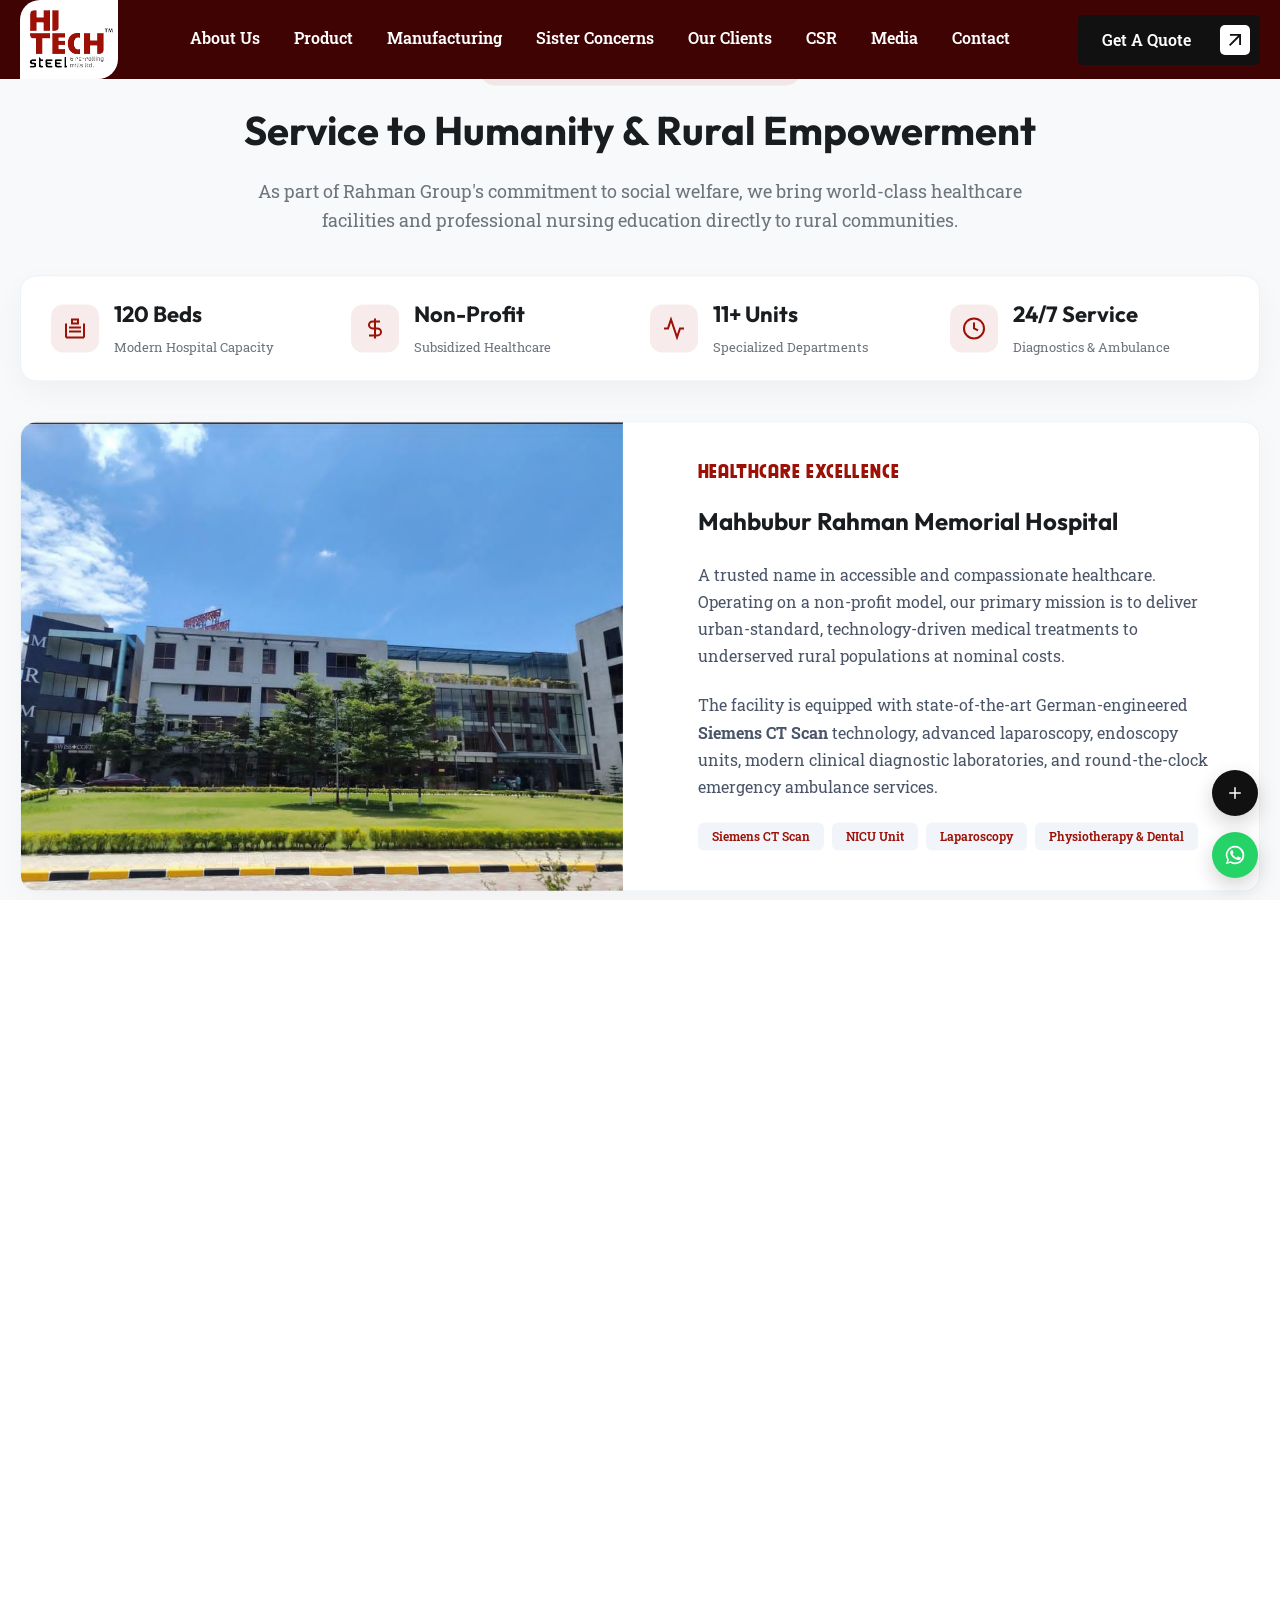
==== csr.html @ ea48a31e "done done" ====
<!DOCTYPE html>
<html lang="en">

<head>
    <meta charset="UTF-8">
    <meta name="viewport" content="width=device-width, initial-scale=1.0">
    <title>Hi-Tech Steel & Re-Rolling Mills</title>
    <link rel="stylesheet" href="assets/css/reboot.css">
    <link rel="stylesheet" href="assets/css/font.css">
    <link rel="stylesheet" href="assets/css/slick.css">
    <link rel="stylesheet" href="assets/style.css">
</head>

<body class="crs-page" >

    <!-- Start Header Area -->

    <header class="header">
        <div class="header__inner">
            <div class="container">
                <div class="header__wrapper">
                    <div class="header__left">
                        <div class="header__logo">
                            <a href="index.html">
                                <img src="assets/images/header/logo.png" alt="Logo">
                            </a>
                        </div>
                    </div>
                    <div class="header__right">
                        <div class="header__menu">
                            <ul>
                                <li><a href="index.html">About us</a></li>
                                <li><a href="index.html">Product</a></li>
                                <li><a href="index.html">Manufacturing</a></li>
                                <li><a href="index.html">Sister Concerns</a></li>
                                <li><a href="index.html">Our Clients</a></li>
                                <li><a href="index.html">CSR</a></li>
                                <li><a href="index.html">Media</a></li>
                                <li><a href="index.html">Contact</a></li>
                            </ul>
                        </div>
                        <a href="index.html" class="btn btn-black">
                            <span class="btn__left-arrow">
                                <img src="assets/images/icons/btn-arrow-white.svg" alt="Button">
                            </span>
                            <span class="btn__text">Get A Quote</span>
                            <span class="btn__right-arrow">
                                <img src="assets/images/icons/button-arrow-black.svg" alt="Button">
                            </span>
                        </a>
                        <div class="header__hamburger-btn">
                            <span class="header__hamburger-text">MENU</span>
                            <svg xmlns="http://www.w3.org/2000/svg" width="24" height="24" viewBox="0 0 24 24"
                                fill="none">
                                <path
                                    d="M4 5C4 4.73478 4.10536 4.48043 4.29289 4.29289C4.48043 4.10536 4.73478 4 5 4H9C9.26522 4 9.51957 4.10536 9.70711 4.29289C9.89464 4.48043 10 4.73478 10 5V9C10 9.26522 9.89464 9.51957 9.70711 9.70711C9.51957 9.89464 9.26522 10 9 10H5C4.73478 10 4.48043 9.89464 4.29289 9.70711C4.10536 9.51957 4 9.26522 4 9V5ZM14 5C14 4.73478 14.1054 4.48043 14.2929 4.29289C14.4804 4.10536 14.7348 4 15 4H19C19.2652 4 19.5196 4.10536 19.7071 4.29289C19.8946 4.48043 20 4.73478 20 5V9C20 9.26522 19.8946 9.51957 19.7071 9.70711C19.5196 9.89464 19.2652 10 19 10H15C14.7348 10 14.4804 9.89464 14.2929 9.70711C14.1054 9.51957 14 9.26522 14 9V5ZM4 15C4 14.7348 4.10536 14.4804 4.29289 14.2929C4.48043 14.1054 4.73478 14 5 14H9C9.26522 14 9.51957 14.1054 9.70711 14.2929C9.89464 14.4804 10 14.7348 10 15V19C10 19.2652 9.89464 19.5196 9.70711 19.7071C9.51957 19.8946 9.26522 20 9 20H5C4.73478 20 4.48043 19.8946 4.29289 19.7071C4.10536 19.5196 4 19.2652 4 19V15ZM14 15C14 14.7348 14.1054 14.4804 14.2929 14.2929C14.4804 14.1054 14.7348 14 15 14H19C19.2652 14 19.5196 14.1054 19.7071 14.2929C19.8946 14.4804 20 14.7348 20 15V19C20 19.2652 19.8946 19.5196 19.7071 19.7071C19.5196 19.8946 19.2652 20 19 20H15C14.7348 20 14.4804 19.8946 14.2929 19.7071C14.1054 19.5196 14 19.2652 14 19V15Z"
                                    stroke="#fff" stroke-width="2" stroke-linecap="round" stroke-linejoin="round">
                                </path>
                            </svg>
                        </div>
                    </div>
                </div>
            </div>
        </div>
    </header>

    <!-- Mobile Menu Overlay -->
    <div class="mobile-menu-overlay"></div>

    <!-- Mobile Menu -->
    <div class="mobile-menu">
        <div class="mobile-menu__header">
            <div class="mobile-menu__logo">
                <a href="index.html">
                    <img src="assets/images/header/logo.png" alt="Logo">
                </a>
            </div>
            <div class="mobile-menu-close">
                <svg xmlns="http://www.w3.org/2000/svg" width="20" height="20" viewBox="0 0 24 24" fill="none">
                    <path d="M18 6L6 18M6 6L18 18" stroke="#111" stroke-width="2" stroke-linecap="round"
                        stroke-linejoin="round" />
                </svg>
            </div>
        </div>

        <ul class="mobile-menu__list">
            <li><a href="index.html">About us</a></li>
            <li><a href="index.html">Product</a></li>
            <li><a href="index.html">Manufacturing</a></li>
            <li><a href="index.html">Sister Concerns</a></li>
            <li><a href="index.html">Our Clients</a></li>
            <li><a href="index.html">CSR</a></li>
            <li><a href="index.html">Media</a></li>
            <li><a href="index.html">Contact</a></li>
        </ul>

        <a href="index.html" class="btn btn-black mobile-menu__btn">
            <span class="btn__left-arrow">
                <img src="assets/images/icons/btn-arrow-white.svg" alt="Button">
            </span>
            <span class="btn__text">Get A Quote</span>
            <span class="btn__right-arrow">
                <img src="assets/images/icons/button-arrow-black.svg" alt="Button">
            </span>
        </a>
    </div>

    <!-- End Header Area -->

    <div id="smooth-wrapper">
        <div id="smooth-content">
            <main>

<!-- Start CSR Section -->
<section class="csr-section" id="csr-section">


  <div class="csr-container">
    
    <!-- Section Header -->
    <div class="csr-header">
      <div class="csr-badge">
        <span class="csr-badge__dot"></span>
        Corporate Social Responsibility
      </div>
      <h2 class="csr-title">Service to Humanity & Rural Empowerment</h2>
      <p class="csr-subtitle">
        As part of Rahman Group's commitment to social welfare, we bring world-class healthcare facilities and professional nursing education directly to rural communities.
      </p>
    </div>

    <!-- Key Metrics Banner -->
    <div class="csr-metrics">
      <div class="csr-metric-item">
        <div class="csr-metric-icon">
          <svg width="24" height="24" viewBox="0 0 24 24" fill="none" stroke="currentColor" stroke-width="2"><path d="M3 21h18M3 7v14M21 7v14M6 11h12M6 15h12M9 3h6v4H9z"/></svg>
        </div>
        <div class="csr-metric-info">
          <h3>120 Beds</h3>
          <p>Modern Hospital Capacity</p>
        </div>
      </div>

      <div class="csr-metric-item">
        <div class="csr-metric-icon">
          <svg width="24" height="24" viewBox="0 0 24 24" fill="none" stroke="currentColor" stroke-width="2"><path d="M12 2v20M17 5H9.5a3.5 3.5 0 0 0 0 7h5a3.5 3.5 0 0 1 0 7H6"/></svg>
        </div>
        <div class="csr-metric-info">
          <h3>Non-Profit</h3>
          <p>Subsidized Healthcare</p>
        </div>
      </div>

      <div class="csr-metric-item">
        <div class="csr-metric-icon">
          <svg width="24" height="24" viewBox="0 0 24 24" fill="none" stroke="currentColor" stroke-width="2"><path d="M22 12h-4l-3 9L9 3l-3 9H2"/></svg>
        </div>
        <div class="csr-metric-info">
          <h3>11+ Units</h3>
          <p>Specialized Departments</p>
        </div>
      </div>

      <div class="csr-metric-item">
        <div class="csr-metric-icon">
          <svg width="24" height="24" viewBox="0 0 24 24" fill="none" stroke="currentColor" stroke-width="2"><circle cx="12" cy="12" r="10"/><path d="M12 6v6l4 2"/></svg>
        </div>
        <div class="csr-metric-info">
          <h3>24/7 Service</h3>
          <p>Diagnostics & Ambulance</p>
        </div>
      </div>
    </div>

    <!-- Story Card 1: Hospital (Image Left, Content Right) -->
    <div class="csr-story-card">
      <div class="csr-story-card__image">
        <img src="assets/images/crs/hospital.png" alt="Mahbubur Rahman Memorial Hospital Building" loading="lazy">
      </div>
      <div class="csr-story-card__content">
        <span class="csr-story-card__tag">Healthcare Excellence</span>
        <h3 class="csr-story-card__title">Mahbubur Rahman Memorial Hospital</h3>
        <p class="csr-story-card__text">
          A trusted name in accessible and compassionate healthcare. Operating on a non-profit model, our primary mission is to deliver urban-standard, technology-driven medical treatments to underserved rural populations at nominal costs.
        </p>
        <p class="csr-story-card__text">
          The facility is equipped with state-of-the-art German-engineered <strong>Siemens CT Scan</strong> technology, advanced laparoscopy, endoscopy units, modern clinical diagnostic laboratories, and round-the-clock emergency ambulance services.
        </p>
        <div class="csr-chip-group">
          <span class="csr-chip">Siemens CT Scan</span>
          <span class="csr-chip">NICU Unit</span>
          <span class="csr-chip">Laparoscopy</span>
          <span class="csr-chip">Physiotherapy & Dental</span>
        </div>
      </div>
    </div>

    <!-- Story Card 2: Nursing Institute (Content Left, Image Right) -->
    <div class="csr-story-card csr-story-card--reverse">
      <div class="csr-story-card__image">
        <img src="assets/images/crs/nursing.png" alt="Nursing Institute Campus & Students" loading="lazy">
      </div>
      <div class="csr-story-card__content">
        <span class="csr-story-card__tag">Youth Empowerment & Education</span>
        <h3 class="csr-story-card__title">Nursing Institute & Career Development</h3>
        <p class="csr-story-card__text">
          Established under Rahman Group's social welfare initiative, the Nursing Institute provides high-quality diploma education to meritorious students from underprivileged rural backgrounds.
        </p>
        <p class="csr-story-card__text">
          Our graduates consistently demonstrate exceptional professional standards and are currently serving across various <strong>government hospitals and medical institutions</strong> nationwide, driving socio-economic upliftment for their families.
        </p>
        <div class="csr-chip-group">
          <span class="csr-chip">Merit Scholarships</span>
          <span class="csr-chip">Government Employment</span>
          <span class="csr-chip">Women Empowerment</span>
        </div>
      </div>
    </div>

    <!-- Medical Departments Grid -->
    <div class="csr-dept-wrapper">
      <div class="csr-dept-header">
        <h3>Specialized Medical Departments</h3>
        <p class="csr-subtitle">Led by experienced specialists providing round-the-clock clinical care</p>
      </div>
      
      <div class="csr-dept-grid">
        <div class="csr-dept-item">1. Neonatal Intensive Care Unit (NICU)</div>
        <div class="csr-dept-item">2. Department of Medicine</div>
        <div class="csr-dept-item">3. Obstetrics & Gynecology</div>
        <div class="csr-dept-item">4. Pediatrics Department</div>
        <div class="csr-dept-item">5. General Surgery (Laparoscopy)</div>
        <div class="csr-dept-item">6. Gastroenterology (Endoscopy)</div>
        <div class="csr-dept-item">7. ENT (Auto-Endoscopy)</div>
        <div class="csr-dept-item">8. Pulmonology / Respiratory</div>
        <div class="csr-dept-item">9. Neurology Department</div>
        <div class="csr-dept-item">10. Nephrology Department</div>
        <div class="csr-dept-item">11. Cardiology Department</div>
      </div>
    </div>

  </div>
</section>
<!-- End CSR Section -->


























            </main>
        </div>
    </div>


    <div class="hts-social" id="hts-social">

        <div class="hts-social__cluster" data-cluster>
            <ul class="hts-social__hidden" data-hidden-list>
                <li>
                    <a class="hts-social__link" style="--bar-color:#2176FF" href="https://www.facebook.com/hitechsteel/"
                        target="_blank" rel="noopener" aria-label="Facebook">
                        <svg viewBox="0 0 24 24">
                            <path
                                d="M13.5 21v-7.5h2.5l.4-3H13.5V8.4c0-.9.2-1.5 1.5-1.5h1.6V4.2C16.3 4.1 15.3 4 14.2 4c-2.3 0-3.9 1.4-3.9 4v2.5H7.8v3h2.5V21z" />
                        </svg>
                    </a>
                </li>
                <li>
                    <a class="hts-social__link" style="--bar-color:#0A66C2"
                        href="https://bd.linkedin.com/company/hi-tech-steel-mills-ltd" target="_blank" rel="noopener"
                        aria-label="LinkedIn">
                        <svg viewBox="0 0 24 24">
                            <path
                                d="M6.9 8.7H3.6V20h3.3zM5.3 3.5a1.9 1.9 0 100 3.9 1.9 1.9 0 000-3.9zM20.4 20v-6.2c0-3.3-1.8-4.9-4.1-4.9-1.9 0-2.7 1-3.2 1.8V8.7H9.8c0 .1 0 11.3 0 11.3h3.3v-6.3c0-.3 0-.7.1-.9.3-.7.9-1.5 2-1.5 1.4 0 2 1.1 2 2.6V20z" />
                        </svg>
                    </a>
                </li>
            </ul>

            <button class="hts-social__toggle" data-toggle aria-label="Toggle social menu">
                <svg viewBox="0 0 24 24">
                    <path stroke-linecap="round" stroke-width="2" d="M12 5v14M5 12h14" />
                </svg>
            </button>
        </div>

        <a class="hts-social__whatsapp" href="https://wa.me/8801877744541" target="_blank" rel="noopener noreferrer"
            aria-label="WhatsApp">
            <svg viewBox="0 0 24 24">
                <path
                    d="M17.5 14.4c-.3-.1-1.7-.8-1.9-.9-.3-.1-.4-.1-.6.1s-.7.9-.9 1.1c-.2.2-.3.2-.6.1-.3-.1-1.2-.5-2.4-1.5-.9-.8-1.5-1.8-1.6-2.1-.2-.3 0-.5.1-.6l.4-.5c.1-.2.2-.3.3-.5.1-.2 0-.4 0-.5-.1-.1-.6-1.5-.8-2-.2-.5-.4-.4-.6-.4h-.5c-.2 0-.5.1-.7.3-.3.3-1 1-1 2.4s1 2.8 1.1 3c.1.2 2 3.1 4.9 4.3.7.3 1.2.5 1.7.6.7.2 1.3.2 1.8.1.5-.1 1.7-.7 2-1.4.2-.7.2-1.2.1-1.4-.1-.1-.3-.2-.6-.3z" />
                <path
                    d="M12 2a10 10 0 00-8.5 15.2L2 22l4.9-1.5A10 10 0 1012 2zm0 18.2a8.1 8.1 0 01-4.2-1.1l-.3-.2-3 1 .9-2.9-.2-.3A8.2 8.2 0 1112 20.2z" />
            </svg>
        </a>

    </div>

















    <script src="assets/js/script.js"></script>
    <script src="assets/js/slick.min.js"></script>
    <script src="assets/js/gsap.js"></script>
    <script src="assets/js/global-animation.js"></script>
    <script src="assets/js/animations-core.js"></script>
    <script src="assets/js/hero-animation.js"></script>
    <script src="assets/js/about-animation.js"></script>
    <script src="assets/js/product-animation.js"></script>
    <script src="assets/js/why-hitech-animation.js"></script>
    <script src="assets/js/manufacturing-animation.js"></script>
    <script src="assets/js/sister-concern.js"></script>
    <script src="assets/js/media-tab.js"></script>
    <script src="assets/js/wather.js"></script>
    <script src="assets/js/media-animation.js"></script>
    <script src="assets/js/main.js"></script>
<script>
    // Disable right click
    document.addEventListener('contextmenu', function (e) {
        e.preventDefault();
    });

    // Disable common DevTools / View Source shortcuts
    document.addEventListener('keydown', function (e) {

        // F12
        if (e.key === 'F12') {
            e.preventDefault();
            return false;
        }

        // Ctrl + Shift + I
        if (e.ctrlKey && e.shiftKey && e.key.toLowerCase() === 'i') {
            e.preventDefault();
            return false;
        }

        // Ctrl + Shift + J
        if (e.ctrlKey && e.shiftKey && e.key.toLowerCase() === 'j') {
            e.preventDefault();
            return false;
        }

        // Ctrl + Shift + C
        if (e.ctrlKey && e.shiftKey && e.key.toLowerCase() === 'c') {
            e.preventDefault();
            return false;
        }

        // Ctrl + U
        if (e.ctrlKey && e.key.toLowerCase() === 'u') {
            e.preventDefault();
            return false;
        }

        // Ctrl + S
        if (e.ctrlKey && e.key.toLowerCase() === 's') {
            e.preventDefault();
            return false;
        }
    });
</script>

</body>

</html>
---- assets/css/reboot.css ----
* {
   box-sizing: border-box;
   text-box-trim: trim-both;
   text-box-edge: cap alphabetic;
   -webkit-font-smoothing: antialiased;
   -moz-osx-font-smoothing: grayscale;
}

/*	Resets ------	*/
html,
body,
div,
span,
object,
iframe,
h1,
h2,
h3,
h4,
h5,
h6,
p,
blockquote,
pre,
a,
abbr,
address,
cite,
code,
del,
dfn,
em,
img,
ins,
kbd,
q,
samp,
small,
strong,
sub,
sup,
var,
b,
i,
hr,
dl,
dt,
dd,
ol,
ul,
li,
fieldset,
form,
label,
legend,
table,
caption,
tbody,
tfoot,
thead,
tr,
th,
td,
article,
aside,
canvas,
details,
figure,
figcaption,
hgroup,
menu,
footer,
header,
nav,
section,
summary,
time,
mark,
audio,
video {
   margin: 0;
   padding: 0;
   border: 0;
}

ul {
   list-style: none;
}

article,
aside,
canvas,
figure,
figure img,
figcaption,
hgroup,
footer,
header,
nav,
section,
audio,
video {
   display: block;
}

blockquote,
q {
   quotes: none;
}

blockquote:before,
blockquote:after,
q:before,
q:after {
   content: '';
   content: none;
}

table {
   border-collapse: collapse;
   border-spacing: 0;
}

b,
strong {
   font-weight: bold;
}

[type="checkbox"],
[type="radio"] {
   box-sizing: border-box;
   padding: 0;
}

[type="search"] {
   -webkit-appearance: textfield;
   outline-offset: -2px;
}

[type="search"]::-webkit-search-decoration {
   -webkit-appearance: none;
}

::-webkit-file-upload-button {
   -webkit-appearance: button;
   font: inherit;
}

.clear:after {
   content: ".";
   display: block;
   clear: both;
   visibility: hidden;
   line-height: 0;
   height: 0
}

a img {
   border: 0;
   width: 100%;
   height: auto;
   max-width: 100%;
   vertical-align: bottom;
   border-style: none;
   -webkit-perspective: 0;
   perspective: 0;
   -webkit-backface-visibility: hidden;
   -webkit-transform: translate3d(0, 0, 0);
   visibility: visible;
   backface-visibility: hidden;
}

a,
input,
select,
textarea {
   outline: none;
   border-radius: 0;
}

img {
   width: 100%;
   height: auto;
   max-width: 100%;
   vertical-align: bottom;
   border-style: none;
   -webkit-perspective: 0;
   perspective: 0;
   -webkit-backface-visibility: hidden;
   -webkit-transform: translate3d(0, 0, 0);
   visibility: visible;
   backface-visibility: hidden;
   display: block;
}

/* Selection colours (easy to forget) */
img::selection {
   background: transparent;
}

img::-moz-selection {
   background: transparent;
}

a {
   text-decoration: none;
   display: inline-block;
}

input[type='number'] {
   -moz-appearance: textfield;
}

input::-webkit-outer-spin-button,
input::-webkit-inner-spin-button {
   -webkit-appearance: none;
}

input::-moz-focus-inner {
   border: 0;
   padding: 0;
}

input:invalid,
input:required {
   box-shadow: none;
}

input[type="search"]::-webkit-search-decoration,
input[type="search"]::-webkit-search-cancel-button,
input[type="search"]::-webkit-search-results-button,
input[type="search"]::-webkit-search-results-decoration {
   display: none;
}

input:required {
   box-shadow: none;
}

input::-moz-focus-inner {
   box-shadow: 0 0 0px transparent;
}

input[type="text"],
input[type="email"],
input[type="tel"],
input[type="search"],
input[type="number"],
input[type="submit"],
input[type="password"],
select,
textarea {
   -webkit-appearance: none;
   -moz-appearance: none;
   appearance: none;
}

/*	Resets ------	*/
---- assets/css/font.css ----
@font-face {
    font-family: 'Graham';
    src: url('../fonts/Graham-Black.woff2') format('woff2'),
        url('../fonts/Graham-Black.woff') format('woff');
    font-weight: 900;
    font-style: normal;
    font-display: swap;
}

@font-face {
    font-family: 'Graham';
    src: url('../fonts/Graham-Black_1.woff2') format('woff2'),
        url('../fonts/Graham-Black_1.woff') format('woff');
    font-weight: 900;
    font-style: normal;
    font-display: swap;
}

@font-face {
    font-family: 'Graham';
    src: url('../fonts/Graham-Bold.woff2') format('woff2'),
        url('../fonts/Graham-Bold.woff') format('woff');
    font-weight: 700;
    font-style: normal;
    font-display: swap;
}

@font-face {
    font-family: 'Graham';
    src: url('../fonts/Graham-Bold_1.woff2') format('woff2'),
        url('../fonts/Graham-Bold_1.woff') format('woff');
    font-weight: 700;
    font-style: normal;
    font-display: swap;
}

@font-face {
    font-family: 'Graham';
    src: url('../fonts/Graham-ExtraBold.woff2') format('woff2'),
        url('../fonts/Graham-ExtraBold.woff') format('woff');
    font-weight: 700;
    font-style: normal;
    font-display: swap;
}

@font-face {
    font-family: 'Graham';
    src: url('../fonts/Graham-ExtraBold_1.woff2') format('woff2'),
        url('../fonts/Graham-ExtraBold_1.woff') format('woff');
    font-weight: bold;
    font-style: normal;
    font-display: swap;
}

@font-face {
    font-family: 'Graham';
    src: url('../fonts/Graham-ExtraLight.woff2') format('woff2'),
        url('../fonts/Graham-ExtraLight.woff') format('woff');
    font-weight: 200;
    font-style: normal;
    font-display: swap;
}

@font-face {
    font-family: 'Graham';
    src: url('../fonts/Graham-ExtraLight_1.woff2') format('woff2'),
        url('../fonts/Graham-ExtraLight_1.woff') format('woff');
    font-weight: 200;
    font-style: normal;
    font-display: swap;
}
---- assets/style.css ----
@charset "UTF-8";
@import url("https://fonts.googleapis.com/css2?family=Roboto+Slab:wght@100..900&display=swap");
@import url("https://fonts.googleapis.com/css2?family=Playfair+Display:ital,wght@0,400..900;1,400..900&display=swap");
@import url("https://fonts.googleapis.com/css2?family=Outfit:wght@100..900&display=swap");
:root {
  --font-family: "Roboto Slab", sans-serif;
  --second-family: "Outfit", sans-serif;
  --heading-font: "Graham";
  --display-font:"Playfair Display", serif;
  --dark: #111;
  --brand: #9c1006;
  --dark: #111;
  --primary: #7a0116;
  --strock-dark-bg: rgba(255, 255, 255, 0.2);
  --strock-whtie-bg: rgba(17, 17, 17, 0.2);
  --body-white-bg: #555;
  --white: #fff;
  --body-dark-bg: rgba(255, 255, 255, 0.8);
  --light-bg: #f6f6f6;
}

h1,
h2,
h3,
h4,
h5,
h6 {
  font-family: var(--second-family);
}

body {
  background-color: var(--white);
  color: var(--dark);
  font-family: var(--font-family);
  font-size: 16px;
  font-weight: 400;
}

.container {
  padding: 0 20px;
  max-width: 1440px;
  margin: 0 auto;
  width: 100%;
}

.btn-black {
  background-color: var(--dark);
  color: var(--white);
}

.btn-white {
  background-color: var(--white);
  color: var(--brand);
}

.btn {
  font-weight: 600;
  height: 50px;
  overflow: hidden;
  position: relative;
  gap: 10px;
  display: -webkit-inline-box;
  display: -ms-inline-flexbox;
  display: inline-flex;
  -webkit-box-align: center;
  -ms-flex-align: center;
  align-items: center;
  -webkit-box-pack: center;
  -ms-flex-pack: center;
  justify-content: center;
  text-align: center;
  white-space: nowrap;
  z-index: 0;
  -webkit-transition: all 300ms ease;
  transition: all 300ms ease;
  border-radius: 5px;
}

.btn__left-arrow img,
.btn__right-arrow img {
  width: 12px;
}

.btn-black:hover {
  background-color: var(--white);
  color: var(--dark);
}

.btn-white:hover {
  background-color: var(--dark);
  color: var(--white);
}

.btn-black:hover .btn__left-arrow {
  background-color: var(--dark);
}

.btn-white:hover .btn__left-arrow {
  background-color: var(--white);
}

.btn:hover .btn__left-arrow {
  -webkit-transform: scale(1);
  transform: scale(1);
}

.btn:hover .btn__text {
  -webkit-transform: translateX(37px);
  transform: translateX(37px);
}

.btn:hover .btn__right-arrow {
  -webkit-transform: scale(0);
  transform: scale(0);
}

.btn .btn__text {
  font-weight: 600;
  font-size: 16px;
  line-height: 100%;
  text-transform: capitalize;
  padding: 0px 69px 0 24px;
  position: relative;
  display: -webkit-box;
  display: -ms-flexbox;
  display: flex;
  -webkit-box-align: center;
  -ms-flex-align: center;
  align-items: center;
  -webkit-transition: all 300ms ease;
  transition: all 300ms ease;
}

.btn .btn__left-arrow,
.btn .btn__right-arrow {
  height: 30px;
  position: absolute;
  text-align: center;
  width: 30px;
  display: -webkit-inline-box;
  display: -ms-inline-flexbox;
  display: inline-flex;
  -webkit-box-align: center;
  -ms-flex-align: center;
  align-items: center;
  -webkit-box-pack: center;
  -ms-flex-pack: center;
  justify-content: center;
  -webkit-transition: all 300ms ease;
  transition: all 300ms ease;
  border-radius: 5px;
}

.btn-black .btn__left-arrow,
.btn-black .btn__right-arrow {
  background-color: var(--white);
}

.btn-white .btn__left-arrow,
.btn-white .btn__right-arrow {
  background-color: var(--brand);
}

.btn .btn__left-arrow {
  left: 10px;
  -webkit-transform: scale(0);
  transform: scale(0);
}

.btn .btn__right-arrow {
  left: auto;
  right: 10px;
  -webkit-transform: scale(1);
  transform: scale(1);
}

.heading-tag-box {
  display: flex;
  align-items: center;
  gap: 10px;
  height: 34px;
  border: 1px solid var(--strock-whtie-bg);
  justify-content: center;
  padding: 0 14px;
  max-width: max-content;
}

.heading-tag-box__dot {
  width: 6px;
  height: 6px;
  background-color: var(--brand);
}

.heading-tag-box__text {
  font-weight: 600;
  font-size: 16px;
  line-height: 100%;
  text-transform: capitalize;
  color: var(--dark);
}

@keyframes pulse-ring {
  0% {
    transform: scale(1);
    opacity: 0.6;
  }
  100% {
    transform: scale(1.6);
    opacity: 0;
  }
}
.header {
  position: fixed;
  top: 0;
  left: 0;
  width: 100%;
  z-index: 999;
}

.header__inner {
  background-color: transparent;
  padding: 20px 0;
  transition: background-color 0.35s ease, padding 0.35s ease;
}
.header__inner.active {
  background-color: rgb(63, 3, 3);
}
.header__inner.active .header__wrapper {
  align-items: center;
  justify-content: space-between;
}
.header__inner.active .header__logo {
  width: 55px;
  scale: 2;
  border-top-left-radius: 10px;
  border-bottom-right-radius: 10px;
}

.header__wrapper {
  display: flex;
  gap: 73px;
  align-items: center;
  justify-content: space-between;
  transition: gap 0.35s ease;
}

.header__logo {
  transition: width 0.35s ease, scale 0.35s ease;
  background-color: #fff;
  border-top-left-radius: 20px;
  border-bottom-right-radius: 20px;
}
.header__logo a {
  display: block;
}
.header__logo img {
  width: 150px;
  transition: width 0.3s ease;
  will-change: width;
}

.header__menu ul {
  display: flex;
  align-items: center;
  gap: 34px;
  margin: 0;
  padding: 0;
  list-style: none;
}
.header__menu ul li a {
  font-weight: 600;
  font-size: 16px;
  line-height: 100%;
  text-transform: capitalize;
  color: var(--white);
  transition: color 0.25s ease;
  position: relative;
  padding-bottom: 7px;
}
.header__menu ul li a.active {
  text-decoration: underline var(--white);
  text-underline-offset: 3px;
  color: var(--brand);
  text-decoration-thickness: 2px;
}
.header__menu ul li a::before {
  position: absolute;
  content: "";
  background-color: var(--white);
  left: 0;
  bottom: 0;
  width: 0;
  transition: width 0.3s ease;
  height: 2px;
}
.header__menu ul li a:hover {
  color: var(--brand);
}
.header__menu ul li a:hover::before {
  width: 100%;
}

.header__right {
  display: flex;
  align-items: center;
  gap: 20px;
  justify-content: space-between;
  width: calc(100% - 293px);
}

.header__hamburger-btn {
  display: none;
}

@media (max-width: 1399px) {
  .header__wrapper {
    gap: 45px;
  }
  .header__logo img {
    width: 180px;
  }
  .header__right {
    width: calc(100% - 225px);
  }
}
@media (max-width: 1299px) {
  .header__wrapper {
    gap: 50px;
  }
  .header__logo img {
    width: 140px;
  }
  .header__right {
    width: calc(100% - 170px);
  }
}
@media (max-width: 1160px) {
  .header__menu {
    display: none;
  }
  .header__wrapper {
    justify-content: space-between;
  }
  .header__right {
    width: auto;
  }
  .header__inner.active .header__wrapper {
    justify-content: space-between;
  }
  .header__left {
    padding-left: 20px;
  }
  .header__hamburger-btn {
    display: flex;
    align-items: center;
    font-weight: 600;
    gap: 10px;
    border: 1px solid var(--light-bg);
    border-radius: 5px;
    padding: 15px;
  }
  .header__hamburger-text {
    font-size: 16px;
    line-height: 100%;
    text-transform: capitalize;
    color: var(--white);
    transition: color 0.25s ease;
    position: relative;
  }
  .header__right .btn {
    display: none;
  }
}
@media (max-width: 991px) {
  .header__logo img {
    width: 97px;
  }
}
.hero__inner {
  position: relative;
  padding: 60px 0;
  height: 100vh;
}

.hero__bg {
  position: absolute;
  width: 100%;
  left: 0;
  top: 0;
  height: 100%;
}
.hero__bg img {
  width: 100%;
  height: 100%;
  object-fit: cover;
}

.hero__wrapper {
  position: absolute;
  top: 50%;
  transform: translateY(-50%);
  left: 0;
  z-index: 1;
  width: 100%;
  pointer-events: none;
}

.hero__content {
  display: flex;
  gap: 48px;
  align-items: center;
}

.hero__left {
  width: 70.14%;
  position: relative;
  top: 22px;
}

.hero__right {
  width: 40%;
  margin-left: auto;
  position: relative;
  top: 50%;
  right: 0;
  transform: translateY(-50%);
}

.hero__video-icon {
  width: 90px;
  height: 90px;
  display: flex;
  align-items: center;
  justify-content: center;
  border-radius: 50%;
  border: 1px solid var(--strock-dark-bg);
  cursor: pointer;
  position: relative;
  z-index: 1;
}
.hero__video-icon img {
  width: 17px;
}
.hero__video-icon::before, .hero__video-icon::after {
  content: "";
  position: absolute;
  top: 0;
  left: 0;
  width: 100%;
  height: 100%;
  border-radius: 50%;
  border: 1px solid var(--strock-dark-bg);
  opacity: 0;
  animation: pulse-ring 2.5s linear infinite;
}
.hero__video-icon::after {
  animation-delay: 1.25s;
}

.hero__video {
  display: flex;
  align-items: center;
  gap: 40px;
  margin-left: 114px;
  margin-bottom: 70px;
}
.hero__video span {
  font-family: var(--second-family);
  font-weight: 400;
  font-size: 32px;
  line-height: 100%;
  text-transform: capitalize;
  color: var(--white);
}
.hero__video span em {
  color: var(--brand);
  font-style: normal;
  font-weight: 700;
  font-family: var(--heading-font);
  text-transform: uppercase;
}

.hero__heading {
  margin-bottom: 40px;
}
.hero__heading h2 {
  font-weight: 900;
  font-size: 70px;
  line-height: 100%;
  letter-spacing: -0.02em;
  color: var(--white);
  font-family: var(--second-family);
  margin-bottom: 20px;
  overflow: unset !important;
  margin-left: 60px;
}
.hero__heading h2 em {
  color: var(--brand);
  font-style: normal;
  font-family: var(--heading-font);
  font-weight: 700;
  text-transform: uppercase;
}
.hero__heading h2:last-child {
  margin-left: 110px;
  margin-bottom: 0;
}

.hero__count-items {
  display: flex;
}

.hero__count-item {
  position: relative;
  padding-right: 60.5px;
}
.hero__count-item:last-child {
  padding-right: 0;
  padding-left: 60.5px;
}
.hero__count-item:last-child::before {
  display: none;
}
.hero__count-item:nth-child(even) {
  padding-left: 60.5px;
}
.hero__count-item::before {
  content: "";
  width: 1px;
  height: 80px;
  background: var(--strock-dark-bg);
  position: absolute;
  top: 50%;
  transform: translateY(-50%);
  right: 0;
}
.hero__count-item h4 {
  font-weight: 600;
  font-size: 40px;
  line-height: 120%;
  letter-spacing: -0.02em;
  color: var(--white);
  margin-bottom: 16px;
  font-family: var(--display-font);
}
.hero__count-item span {
  font-weight: 600;
  font-size: 16px;
  line-height: 100%;
  text-transform: capitalize;
  color: var(--white);
}

.hero__right-video-content {
  margin-top: 30px;
  margin-left: -35px;
}

.hero__autplay-video-wrap {
  height: 100%;
  position: relative;
  right: 45px;
}

.hero__autoplay-video {
  width: 100%;
  aspect-ratio: 16/9;
  overflow: hidden;
  position: relative;
  border-radius: 20px;
}
.hero__autoplay-video video,
.hero__autoplay-video iframe {
  position: absolute;
  top: 0;
  left: 0;
  width: 100% !important;
  height: 100% !important;
  object-fit: cover !important;
  display: block;
}

.hero__video-tag-text {
  font-family: var(--display-font);
  font-weight: 500;
  font-size: 20px;
  line-height: 100%;
  color: var(--white);
  position: absolute;
  width: 100%;
  bottom: 50px;
  letter-spacing: 6%;
  left: 0;
  padding-left: 20px;
  position: relative;
  z-index: 2;
}

.hero__right-video-content p {
  font-weight: 500;
  font-size: 18px;
  line-height: 160%;
  color: var(--body-dark-bg);
}

.hero-tag-line-wrap {
  border: 1px solid var(--strock-dark-bg);
  border-radius: 4px;
  padding: 0 20px;
  max-width: max-content;
  height: 40px;
  display: flex;
  align-items: center;
  justify-content: center;
  margin-bottom: 55px;
}
.hero-tag-line-wrap span {
  font-weight: 600;
  font-size: 24px;
  line-height: 100%;
  letter-spacing: -0.02em;
  color: var(--white);
}

.hero {
  overflow: hidden;
}

.hero__bg {
  overflow: hidden;
}

.hero__autoplay-video {
  overflow: hidden;
}

@media (max-width: 1399px) {
  .hero__count-item h4 {
    font-size: 32px;
  }
  .hero__right {
    height: auto;
  }
}
@media (max-width: 1280px) {
  .hero__count-item {
    padding-right: 30.5px;
  }
  .hero__count-item:last-child {
    padding-left: 30.5px;
  }
  .hero__count-item:nth-child(even) {
    padding-left: 30.5px;
  }
  .hero__count-item::before {
    height: 80px;
  }
  .hero__video-tag-text {
    font-size: 18px;
  }
}
@media (max-width: 1099px) {
  .hero__heading h2 {
    font-size: 60px;
  }
  .hero__left {
    width: 65.14%;
  }
  .hero__right-video-content p {
    font-size: 16px;
  }
}
@media (max-width: 991px) {
  .hero__wrapper {
    position: static;
    transform: translateY(0);
  }
  .hero__right {
    width: 100%;
    top: 0;
    transform: translateY(0);
    margin: 0;
    padding: 0 20px;
    margin-top: 40px;
  }
  .hero__left {
    width: 100%;
    top: 0;
    margin-top: 125px;
  }
  .hero__inner {
    height: auto;
  }
  .hero__autplay-video-wrap {
    right: 0;
  }
  .hero__right-video-content {
    margin-left: 0;
  }
}
@media (max-width: 767px) {
  .hero__count-item h4 {
    font-size: 21px;
  }
}
@media (max-width: 575px) {
  .hero__heading h2 {
    font-size: 42px;
  }
  .hero__heading h2:last-child {
    margin-left: 35px;
  }
  .hero__heading h2 {
    margin-left: 0;
  }
  .hero__count-item {
    padding-right: 18.5px;
  }
  .hero__count-item::before {
    content: none;
  }
  .hero__count-item:last-child {
    padding-left: 10px;
  }
  .hero__count-item:nth-child(even) {
    padding-left: 10px;
  }
  .header__left {
    padding-left: 0;
  }
  .header__inner.active .header__left {
    padding-left: 20px;
  }
}
/* ওভারলে স্টাইল */
.hero__overlay {
  position: fixed;
  top: 0;
  left: 0;
  width: 100%;
  height: 100%;
  background: rgba(0, 0, 0, 0.8);
  z-index: 999;
  display: none;
}

/* মডাল স্টাইল */
.hero__video-modal {
  position: fixed;
  top: 50%;
  left: 50%;
  transform: translate(-50%, -50%);
  width: 90%;
  max-width: 800px;
  background: #000;
  z-index: 1000;
  display: none;
  box-shadow: 0px 0px 20px rgba(0, 0, 0, 0.5);
}

/* ভিডিও রেসপন্সিভ কন্টেইনার */
.video-container {
  position: relative;
  padding-bottom: 56.25%;
  /* 16:9 Aspect Ratio */
  height: 0;
  overflow: hidden;
}

.video-container iframe {
  position: absolute;
  top: 0;
  left: 0;
  width: 100%;
  height: 100%;
}

/* ক্লোজ বাটন স্টাইল */
.close-modal {
  position: absolute;
  top: -40px;
  right: 0;
  color: #fff;
  font-size: 30px;
  cursor: pointer;
  transition: 0.3s;
}

.close-modal:hover {
  color: #ff0000;
}

.video-container video {
  position: absolute;
  top: 0;
  left: 0;
  width: 100%;
  height: 100%;
  object-fit: cover;
}

.about__inner {
  padding: 88px 0 80px;
  position: relative;
}
.about__inner .btn:hover .btn__text {
  transform: translateX(45px);
}

.about__shape2 {
  position: absolute;
  top: 0;
  right: 0;
}

.about__container {
  max-width: 1440px;
  margin-right: auto;
  padding: 0 20px;
  width: 100%;
}

.about__title-box {
  margin-bottom: 70px;
  display: flex;
  justify-content: space-between;
  align-items: flex-start;
}
.about__title-box .heading-tag-box {
  width: 140px;
}

.about__heading {
  width: calc(100% - 177px);
}
.about__heading h2 {
  font-size: 40px;
  transition: color 0.3s ease-out;
  color: var(--dark);
  text-align: justify;
  line-height: 100%;
  font-kerning: none;
  text-rendering: optimizeSpeed;
  font-family: var(--display-font);
}
.about__heading h2 span {
  overflow: unset !important;
}

.about__heading h2 .split-line {
  line-height: inherit;
}

.about__content {
  display: flex;
  gap: 20px;
  margin-left: auto;
  padding-bottom: 80px;
  border-bottom: 1px solid var(--strock-whtie-bg);
}

.about__right {
  background-color: var(--primary);
  padding: 40px;
}

.about__tab-btns {
  display: flex;
  align-items: center;
  max-width: 220px;
  justify-content: space-between;
  width: 100%;
  margin-bottom: 30px;
}

.about__tab-btn {
  cursor: pointer;
  padding-bottom: 14px;
  border-bottom: 1px solid var(--strock-dark-bg);
  flex: 1 0 50%;
}
.about__tab-btn:last-child p {
  text-align: right;
}
.about__tab-btn p {
  font-weight: 600;
  font-size: 16px;
  line-height: 100%;
  text-transform: capitalize;
  color: var(--white);
  opacity: 0.4;
}
.about__tab-btn.active {
  border-color: var(--white);
}
.about__tab-btn.active p {
  opacity: 1;
}

.about__item-title {
  font-weight: 600;
  font-size: 16px;
  line-height: 100%;
  text-transform: capitalize;
  color: var(--white);
  margin-bottom: 12px;
  padding-bottom: 10px;
  border-bottom: 1px solid var(--strock-dark-bg);
}

.about__tab-items {
  margin-bottom: 30px;
  display: flex;
  flex-direction: column;
  gap: 24px;
}

.about__tab-item {
  display: block;
}
.about__tab-item p {
  font-weight: 400;
  font-size: 16px;
  line-height: 160%;
  color: var(--body-dark-bg);
}
.about__tab-item.active {
  display: block;
}

.about__btns {
  display: flex;
  align-items: center;
  gap: 20px;
}

.about__quets {
  padding: 20px;
  border: 1px solid var(--strock-dark-bg);
  background: rgba(0, 0, 0, 0.1);
  margin-bottom: 88px;
}
.about__quets p {
  font-style: italic;
  font-weight: 600;
  font-size: 16px;
  line-height: 160%;
  color: var(--body-dark-bg);
  font-family: var(--second-family);
}

.about__left {
  width: 46.92%;
  height: 595px;
}
.about__left img {
  width: 100%;
  height: 100%;
  object-fit: cover;
}

.about__right {
  width: 48.13%;
}

.about__left-year {
  transform: rotate(270deg);
  position: absolute;
  bottom: 250px;
  right: -337px;
}
.about__left-year h3 {
  font-weight: 900;
  font-size: 240px;
  line-height: 100%;
  letter-spacing: 10px;
  color: var(--strock-whtie-bg);
  opacity: 0.5;
  font-family: var(--font-family);
}

.about__btn-wrap {
  display: flex;
  align-items: center;
  gap: 30px;
}

.about__achivemetns {
  display: flex;
  align-items: center;
  gap: 20px;
}

.about__wrapper {
  position: relative;
}

.about__title-box .heading-tag-box {
  visibility: visible !important;
}

.about__achivemetns {
  display: none;
}

@media (max-width: 1399px) {
  .about__left-year h3 {
    font-size: 150px;
  }
  .about__left-year {
    bottom: 110px;
    left: -50px;
  }
  .about__shape1 {
    width: 200px;
  }
  .about__wrapper {
    position: relative;
  }
  .about__left {
    height: 619px;
  }
}
@media (max-width: 1299px) {
  .about__heading {
    width: calc(100% - 270px);
  }
  .about__left-year {
    left: -20px;
  }
  .about__left-year h3 {
    font-size: 100px;
  }
  .about__shape2 {
    width: 200px;
  }
}
@media (max-width: 1199px) {
  .about__inner {
    padding: 60px 0 60px;
  }
  .about__content {
    padding-bottom: 40px;
  }
  .about__shape1 {
    top: -45px;
  }
  .about__left-year {
    left: -75px;
  }
}
@media (max-width: 1138px) {
  .about__left-year {
    display: none;
  }
}
@media (max-width: 1024px) {
  .about__title-box {
    display: block;
  }
  .about__heading {
    width: 100%;
    margin-top: 50px;
  }
}
@media (max-width: 991px) {
  .about__content {
    flex-direction: column;
  }
  .about__left {
    width: 100%;
    height: 500px;
  }
  .about__right {
    width: 100%;
  }
  .about__title-box {
    margin-bottom: 40px;
  }
  .about__heading h2 {
    font-size: 31px;
  }
  .about__shape1 {
    width: 75px;
    top: -14px;
  }
  .about__shape2 {
    width: 100px;
  }
  .about__right {
    padding: 35px 20px;
  }
}
@media (max-width: 767px) {
  .about__heading h2 {
    text-align: left;
  }
  .about__quets {
    margin-bottom: 40px;
  }
}
@media (max-width: 575px) {
  .about__left {
    height: 380px;
  }
  .about__btns {
    flex-direction: column;
  }
  .about__btns a {
    margin-right: auto;
  }
}
/* =========================================================
     ABOUT MODAL
     ========================================================= */
.about-modal-overlay {
  position: fixed;
  inset: 0;
  z-index: 9999;
  display: none;
  align-items: center;
  justify-content: center;
  padding: 40px 20px;
  background: radial-gradient(ellipse 1200px 700px at 50% 30%, rgba(156, 16, 6, 0.25), transparent 60%), rgba(43, 10, 10, 0.94);
  -webkit-backdrop-filter: blur(4px);
  backdrop-filter: blur(4px);
  opacity: 0;
  transition: opacity 0.35s ease;
}

.about-modal-overlay.is-open {
  display: flex;
  opacity: 1;
}

.about-modal {
  position: relative;
  display: flex;
  /* always side by side, no stacking */
  width: clamp(320px, 70vw, 1200px);
  height: min(680px, 88vh);
  background: var(--white);
  overflow: hidden;
  box-shadow: 0 30px 80px rgba(0, 0, 0, 0.55);
  transform: translateY(24px) scale(0.97);
  opacity: 0;
  transition: transform 0.4s cubic-bezier(0.2, 0.8, 0.2, 1), opacity 0.4s ease;
}

.about-modal-overlay.is-open .about-modal {
  transform: translateY(0) scale(1);
  opacity: 1;
}

/* left: image, fixed, never scrolls */
.about-modal__media {
  position: relative;
  width: 42%;
  height: 100%;
  flex-shrink: 0;
  overflow: hidden;
  background: var(--dark);
}

.about-modal__image {
  width: 100%;
  height: 100%;
  object-fit: cover;
  display: block;
}

.about-modal__image-overlay {
  position: absolute;
  inset: 0;
  background: linear-gradient(180deg, rgba(17, 17, 17, 0) 45%, rgba(17, 17, 17, 0.9) 100%);
}

.about-modal__caption {
  position: absolute;
  left: 24px;
  right: 24px;
  bottom: 22px;
  color: var(--white);
}

.about-modal__eyebrow {
  font-family: var(--second-family);
  font-size: 12px;
  letter-spacing: 0.1em;
  text-transform: uppercase;
  opacity: 0.9;
}

.about-modal__title {
  font-family: var(--display-font);
  font-size: 24px;
  font-weight: 700;
  margin: 6px 0 0;
  color: var(--white);
}

.about-modal__close {
  position: absolute;
  top: 16px;
  right: 16px;
  z-index: 3;
  width: 38px;
  height: 38px;
  border-radius: 50%;
  border: 1px solid rgba(255, 255, 255, 0.6);
  background: var(--primary);
  color: var(--white);
  font-size: 18px;
  line-height: 1;
  display: flex;
  align-items: center;
  justify-content: center;
  cursor: pointer;
  transition: transform 0.25s ease, background 0.2s ease;
}

.about-modal__close:hover {
  transform: rotate(90deg);
  background: rgba(17, 17, 17, 0.6);
}

.about-modal__close:focus-visible {
  outline: 2px solid var(--white);
  outline-offset: 2px;
}

/* right: content, scrolls */
.about-modal__panel {
  width: 58%;
  height: 100%;
  overflow-y: auto;
  scrollbar-width: none;
  /* Firefox */
  -ms-overflow-style: none;
  /* old Edge/IE */
  padding: 24px;
  display: flex;
  flex-direction: column;
  gap: 14px;
}

.about-modal__panel::-webkit-scrollbar {
  display: none;
}

/* Chrome/Safari */
.about-modal__item {
  background: var(--primary);
  border: 1px solid var(--white);
  padding: 18px 20px;
  color: var(--white);
  flex-shrink: 0;
}

.about-modal__item-year {
  font-family: var(--display-font);
  font-weight: 700;
  font-size: 20px;
  text-transform: uppercase;
  margin: 0 0 15px;
}

.about-modal__item-text {
  font-size: 16px;
  color: rgba(255, 255, 255, 0.85);
  margin: 0;
  font-family: var(--font-family);
}

body.modal-open-lock {
  overflow: hidden;
}

@media (max-width: 1280px) {
  .about-modal {
    width: calc(100% - 50px) !important;
  }
}
/* 991px and below: back to image-on-top / text-scrolls-below,
     image stays fixed at the top while the panel scrolls under it */
@media (max-width: 991px) {
  .about-modal {
    flex-direction: column;
    overflow-y: auto;
    overflow-x: hidden;
    scrollbar-width: none;
    -ms-overflow-style: none;
  }
  .about-modal::-webkit-scrollbar {
    display: none;
  }
  .about-modal__media {
    width: 100% !important;
    height: 346px;
    flex-shrink: 0;
    position: sticky;
    top: 0;
    z-index: 1;
  }
  .about-modal__panel {
    width: 100%;
    height: auto;
    overflow: visible;
  }
  .about-modal-overlay {
    padding: 0;
  }
  .about-modal {
    width: calc(100% - 25px) !important;
  }
  .about-modal {
    height: calc(100% - 25px);
  }
}
/* =====================================================
   DIRECTORS MODAL STYLES
===================================================== */
.directors-modal {
  position: fixed;
  inset: 0;
  z-index: 99999;
  display: flex;
  align-items: center;
  justify-content: center;
  padding: 20px;
  background-color: rgba(17, 17, 17, 0.75);
  backdrop-filter: blur(5px);
  opacity: 0;
  visibility: hidden;
  transition: opacity 0.3s cubic-bezier(0.4, 0, 0.2, 1), visibility 0.3s;
  z-index: -1;
}

.directors-modal.is-open {
  opacity: 1;
  visibility: visible;
  z-index: 1;
}

.directors-modal__container {
  position: relative;
  width: 100%;
  max-width: 1100px;
  max-height: 88vh;
  background-color: var(--white);
  border-radius: 12px;
  padding: 40px 30px;
  overflow-y: auto;
  box-shadow: 0 25px 50px -12px rgba(0, 0, 0, 0.25);
  transform: translateY(20px);
  transition: transform 0.3s cubic-bezier(0.4, 0, 0.2, 1);
}

.directors-modal.is-open .directors-modal__container {
  transform: translateY(0);
}

/* Close Button */
.directors-modal__close {
  position: absolute;
  top: 20px;
  right: 20px;
  width: 40px;
  height: 40px;
  background: var(--light-bg);
  border: 1px solid var(--strock-whtie-bg);
  border-radius: 50%;
  font-size: 24px;
  line-height: 1;
  color: var(--dark);
  cursor: pointer;
  display: flex;
  align-items: center;
  justify-content: center;
  transition: all 0.2s ease;
}

.directors-modal__close:hover {
  background-color: var(--primary);
  color: var(--white);
  border-color: var(--primary);
}

/* Header */
.directors-modal__header {
  text-align: center;
  margin-bottom: 35px;
}

.directors-modal__header .heading-tag-box {
  display: inline-flex;
  align-items: center;
  gap: 8px;
  margin-bottom: 8px;
}

.directors-modal__title {
  font-family: var(--second-family);
  font-size: 28px;
  font-weight: 700;
  color: var(--dark);
  margin: 0;
}

/* Grid Layout */
.directors-modal__grid {
  display: grid;
  grid-template-columns: repeat(auto-fit, minmax(190px, 1fr));
  gap: 20px;
}

/* Director Card */
.director-card {
  background: var(--light-bg);
  border: 1px solid var(--strock-whtie-bg);
  border-radius: 8px;
  padding: 20px 15px;
  text-align: center;
  display: flex;
  flex-direction: column;
  align-items: center;
  transition: transform 0.3s ease, box-shadow 0.3s ease, border-color 0.3s ease;
}

.director-card:hover {
  transform: translateY(-5px);
  box-shadow: 0 10px 20px rgba(0, 0, 0, 0.08);
  border-color: var(--primary);
}

.director-card__img-box {
  width: 90px;
  height: 90px;
  border-radius: 50%;
  overflow: hidden;
  margin-bottom: 15px;
  border: 2px solid var(--primary);
  background-color: #e5e5e5;
}

.director-card__img-box img {
  width: 100%;
  height: 100%;
  object-fit: cover;
}

.director-card__name {
  font-family: var(--second-family);
  font-size: 16px;
  font-weight: 700;
  color: var(--dark);
  line-height: 1.3;
  margin: 0 0 6px 0;
}

.director-card__designation {
  font-family: var(--font-family);
  font-size: 13px;
  color: var(--body-white-bg);
  margin: 0 0 15px 0;
  font-weight: 400;
}

/* Social Actions */
.director-card__socials {
  display: flex;
  align-items: center;
  justify-content: center;
  gap: 10px;
  margin-top: auto;
}

.director-card__social-btn {
  width: 34px;
  height: 34px;
  border-radius: 50%;
  background-color: var(--white);
  color: var(--dark);
  display: inline-flex;
  align-items: center;
  justify-content: center;
  border: 1px solid var(--strock-whtie-bg);
  transition: all 0.25s ease;
  text-decoration: none;
}

.director-card__social-btn:hover {
  background-color: var(--primary);
  color: var(--white);
  border-color: var(--primary);
}

.director-card__social-btn.whatsapp:hover {
  background-color: #25D366;
  border-color: #25D366;
  color: var(--white);
}

/* Responsiveness */
@media (max-width: 768px) {
  .directors-modal__container {
    padding: 30px 18px;
  }
  .directors-modal__title {
    font-size: 22px;
  }
  .directors-modal__grid {
    grid-template-columns: repeat(2, 1fr);
    gap: 15px;
  }
}
@media (max-width: 480px) {
  .directors-modal__grid {
    grid-template-columns: 1fr;
  }
}
.product__inner {
  padding: 0 0 100px;
  position: relative;
  overflow: hidden;
}
.product__inner .heading-tag-box {
  width: 195px;
  opacity: 1 !important;
  visibility: visible !important;
}
.product__inner .btn:hover .btn__text {
  transform: translateX(45px);
}
.product__inner .product-card__btns a {
  display: flex;
  max-width: max-content;
}
.product__inner .product-card__btns {
  display: flex;
  align-items: center;
  gap: 15px;
}

@media (min-width: 1921px) {
  .product-container {
    margin-right: auto;
  }
}
.product__shape {
  position: absolute;
  left: 0;
  top: 0;
  rotate: 183deg;
}

.product__title-box {
  display: flex;
  align-items: flex-start;
  justify-content: space-between;
  max-width: 1440px;
  margin-left: auto;
}

.product__heading {
  max-width: 1000px;
  margin-bottom: 44px;
}
.product__heading h2 {
  font-weight: 700;
  font-size: 80px;
  line-height: 90%;
  letter-spacing: -0.02em;
  text-transform: uppercase;
  color: var(--dark);
  font-family: var(--second-family);
}
.product__heading h2 em {
  color: var(--brand);
  font-style: normal;
}

.product__item {
  height: auto;
  cursor: pointer;
}

.product-card {
  display: flex;
  height: 100%;
}

.product-card__left {
  background-color: var(--primary);
  padding: 50px;
  height: 100%;
  width: 46%;
}
.product-card__left h3 {
  font-family: var(--second-family);
  font-weight: 700;
  font-size: 80px;
  line-height: 120%;
  letter-spacing: -0.02em;
  text-transform: uppercase;
  background: linear-gradient(180deg, rgba(255, 255, 255, 0.2) 0%, rgba(135, 0, 23, 0.1) 100%);
  background-clip: text;
  -webkit-background-clip: text;
  -webkit-text-fill-color: transparent;
  margin-bottom: 52px;
}

.product-card__content {
  margin-bottom: 50px;
}
.product-card__content h4 {
  font-size: 35px;
  line-height: 100%;
  color: var(--white);
  margin-bottom: 33px;
  font-family: var(--display-font);
}
.product-card__content p {
  font-family: var(--font-family);
  font-weight: 400;
  font-size: 16px;
  line-height: 120%;
  color: var(--body-dark-bg);
}

.product-card__info-box {
  display: flex;
  gap: 10px;
  flex-wrap: wrap;
  margin-bottom: 95px;
}

.product-card__info {
  flex: 1 0 45%;
  max-width: calc(50% - 5px);
  padding: 14px 20px;
  background: rgba(0, 0, 0, 0.1);
}
.product-card__info p {
  font-weight: 400;
  font-size: 16px;
  line-height: 160%;
  color: var(--body-dark-bg);
  margin-bottom: 10px;
}
.product-card__info span {
  font-family: var(--font-family);
  font-weight: 600;
  font-size: 16px;
  line-height: 100%;
  text-transform: capitalize;
  color: var(--white);
}

.product-card__right {
  position: relative;
  width: 50%;
}

.product__card-img {
  height: 100%;
}
.product__card-img img {
  width: 100%;
  height: 100%;
  object-fit: cover;
  transition: 0.5s;
}

.product-card__badge {
  font-family: var(--font-family);
  font-weight: 600;
  font-size: 16px;
  line-height: 100%;
  text-transform: capitalize;
  color: var(--white);
  height: 34px;
  display: flex;
  align-items: center;
  justify-content: center;
  position: absolute;
  top: 30px;
  left: 30px;
  background-color: var(--brand);
  padding: 0 12px;
}

.product-container {
  max-width: 1440px;
  width: 100%;
  margin-left: auto;
  padding: 0 20px;
}

.product__left {
  width: 42.85%;
  height: 100%;
}

.product__right {
  width: 57.14%;
  height: 100%;
}

.product__content {
  overflow: hidden;
}

.product__items {
  display: flex;
  flex-wrap: nowrap;
  will-change: transform;
}

.product__item {
  flex: 0 0 100%;
  max-width: 100%;
}

@media (max-width: 1280px) {
  .product__content {
    width: calc(100% + 40px);
    margin: 0 -20px;
  }
  .product__shape {
    display: none;
  }
  .product-card__left {
    padding: 25px;
  }
  .product-card__content {
    margin-bottom: 35px;
  }
  .product-card__info-box {
    margin-bottom: 70px;
  }
  .product__heading {
    max-width: 940px;
  }
}
@media (max-width: 1199px) {
  .product__heading h2 {
    font-size: 63px;
  }
  .product__title-box {
    align-items: center;
    margin-bottom: 45px;
  }
  .product__heading {
    margin-bottom: 0;
  }
  .product-card__left h3 {
    margin-bottom: 35px;
  }
  .product-card__content h4 {
    margin-bottom: 30px;
    font-size: 25px;
  }
  .product-card__info-box {
    margin-bottom: 45px;
  }
  .product__inner {
    padding: 0 0 80px;
  }
  .product__heading {
    max-width: 750px;
  }
}
@media (max-width: 991px) {
  .product-card {
    flex-direction: column-reverse;
    scroll-snap-align: start;
    flex: 1 0 100%;
    height: auto;
  }
  .product__title-box {
    flex-direction: column;
    gap: 60px;
  }
  .product__heading {
    max-width: 100%;
    text-align: center;
  }
  .product__inner {
    padding: 0 0 60px;
  }
  .product-card__left {
    padding: 25px 25px 50px;
    width: 100%;
  }
  .product__content {
    overflow-x: auto;
    overflow-y: hidden;
    scroll-snap-type: x mandatory;
    -webkit-overflow-scrolling: touch;
    scrollbar-width: none;
  }
  .product__content::-webkit-scrollbar {
    display: none;
  }
  .product__items {
    display: flex;
    gap: 20px;
  }
  .product-card__right {
    width: 100%;
  }
}
@media (max-width: 767px) {
  .product__heading h2 {
    font-size: 50px;
  }
}
@media (max-width: 575px) {
  .product__heading h2 {
    font-size: 35px;
    line-height: 100%;
    letter-spacing: normal;
  }
  .product-card__info {
    flex: 1 0 100%;
    max-width: 100%;
  }
}
/* ============================================================
   MODAL
   ============================================================ */
.pm-overlay {
  position: fixed;
  inset: 0;
  background: radial-gradient(ellipse 1200px 700px at 50% 30%, rgba(156, 16, 6, 0.25), transparent 60%), rgba(43, 10, 10, 0.94);
  -webkit-backdrop-filter: blur(4px);
  backdrop-filter: blur(4px);
  display: flex;
  align-items: center;
  justify-content: center;
  z-index: 1000;
  opacity: 0;
  visibility: hidden;
  transition: opacity 0.35s ease, visibility 0.35s ease;
  padding: 20px;
}

.pm-overlay.is-open {
  opacity: 1;
  visibility: visible;
}

body.pm-locked {
  overflow: hidden;
}

.pm-modal {
  width: 70%;
  max-width: 980px;
  max-height: 85vh;
  background: var(--white);
  border-radius: var(--modal-radius);
  overflow: hidden;
  position: relative;
  display: flex;
  flex-direction: column;
  transform: translateY(30px) scale(0.97);
  opacity: 0;
  transition: transform 0.4s cubic-bezier(0.2, 0.8, 0.2, 1), opacity 0.4s ease;
  box-shadow: 0 40px 90px rgba(0, 0, 0, 0.35);
}

.pm-overlay.is-open .pm-modal {
  transform: translateY(0) scale(1);
  opacity: 1;
}

.pm-close {
  position: absolute;
  top: 20px;
  right: 20px;
  width: 40px;
  height: 40px;
  border-radius: 50%;
  background: var(--white);
  border: none;
  display: flex;
  align-items: center;
  justify-content: center;
  cursor: pointer;
  z-index: 5;
  font-size: 18px;
  color: var(--dark);
  transition: background 0.25s ease, color 0.25s ease, transform 0.25s ease;
}

.pm-close:hover {
  background: var(--brand);
  color: var(--white);
  transform: rotate(90deg);
}

.pm-hero {
  position: relative;
  flex-shrink: 0;
  height: 280px;
  background-size: cover;
  background-position: center;
}

.pm-hero::after {
  content: "";
  position: absolute;
  inset: 0;
  background: linear-gradient(180deg, rgba(10, 6, 6, 0.05) 0%, rgba(10, 6, 6, 0.15) 45%, rgba(10, 6, 6, 0.85) 100%);
}

.pm-hero-text {
  position: absolute;
  left: 40px;
  right: 90px;
  bottom: 26px;
  z-index: 2;
  color: var(--white);
}

.pm-hero-tag {
  display: block;
  font-family: var(--second-family);
  text-transform: uppercase;
  letter-spacing: 3px;
  font-size: 12.5px;
  font-weight: 500;
  color: rgba(255, 255, 255, 0.85);
  margin-bottom: 8px;
}

.pm-hero-title {
  font-family: var(--display-font);
  font-size: clamp(26px, 3vw, 38px);
  font-weight: 600;
  margin: 0;
  line-height: 1.15;
}

.pm-body {
  padding: 34px 40px 40px;
  overflow-y: auto;
}

.pm-body::-webkit-scrollbar {
  width: 7px;
}

.pm-body::-webkit-scrollbar-thumb {
  background: rgba(17, 17, 17, 0.15);
  border-radius: 10px;
}

.pm-desc {
  font-family: var(--second-family);
  font-size: 15.5px;
  line-height: 1.8;
  color: #444;
  margin: 0 0 30px;
}

.pm-info-grid {
  display: grid;
  grid-template-columns: repeat(4, 1fr);
  gap: 14px;
}

.pm-info-card {
  background: var(--light-bg);
  border-radius: 12px;
  padding: 16px 18px;
}

.pm-info-label {
  font-family: var(--second-family);
  font-size: 10.5px;
  text-transform: uppercase;
  letter-spacing: 0.6px;
  color: var(--body-white-bg);
  margin-bottom: 6px;
}

.pm-info-value {
  font-family: var(--font-family);
  font-size: 15px;
  font-weight: 600;
  color: var(--dark);
  line-height: 1.35;
}

/* ============================================================
   RESPONSIVE
   ============================================================ */
@media (max-width: 900px) {
  .product-card {
    flex-direction: column-reverse;
  }
  .product-card__right {
    min-height: 220px;
  }
  .pm-info-grid {
    grid-template-columns: repeat(2, 1fr);
  }
}
@media (max-width: 640px) {
  .pm-modal {
    width: 92%;
    max-height: 90vh;
  }
  .pm-hero {
    height: 200px;
  }
  .pm-hero-text {
    left: 22px;
    right: 60px;
    bottom: 18px;
  }
  .pm-body {
    padding: 24px 22px 30px;
  }
  .pm-info-grid {
    grid-template-columns: 1fr 1fr;
  }
  .product-card__left {
    padding: 26px 24px;
  }
  .pm-close {
    width: 34px;
    height: 34px;
    top: 14px;
    right: 14px;
  }
}
@media (max-width: 420px) {
  .pm-info-grid {
    grid-template-columns: 1fr;
  }
}
/* ═══════════════════════════════════════════════════════════
   product-anim.scss
   Append this block to your existing stylesheet.
   These rules only add new selectors / properties —
   nothing here overrides your current layout.
═══════════════════════════════════════════════════════════ */
/* ── Shape ── */
.product__shape {
  will-change: transform;
}

/* ── Heading clip-path reveal ── */
.product__heading h2 {
  will-change: clip-path, transform;
}

/* ── Image needs overflow:hidden so GSAP scale stays inside ── */
.product__card-img {
  overflow: hidden;
}
.product__card-img img {
  display: block;
  will-change: transform;
}

/* ── Explicit overflow on card right (shimmer must stay inside) ── */
.product-card__right {
  overflow: hidden;
}

/* ══════════════════════════════════════════════════════════
   Water / Glass shimmer overlay
   Injected by JS into each .product-card__right.
   Uses two CSS vars (--gx / --gy) that JS updates live
   on mousemove — no GSAP gradient interpolation needed.
══════════════════════════════════════════════════════════ */
.pc-shimmer {
  --gx: 50%;
  --gy: 50%;
  position: absolute;
  inset: 0;
  z-index: 2;
  opacity: 0;
  pointer-events: none;
  /* layered radial gradients = depth / water feel */
  background: radial-gradient(ellipse 55% 40% at var(--gx) var(--gy), rgba(255, 255, 255, 0.3) 0%, rgba(190, 215, 255, 0.13) 30%, rgba(100, 160, 255, 0.05) 55%, transparent 70%), radial-gradient(ellipse 30% 20% at var(--gx) var(--gy), rgba(255, 255, 255, 0.18) 0%, transparent 55%);
  mix-blend-mode: overlay;
}

/* ═══════════════════════════════════════════════════════════
   product-anim.scss
   Append this block to your existing stylesheet.
   These rules only add new selectors / properties —
   nothing here overrides your current layout.
═══════════════════════════════════════════════════════════ */
/* ── Shape ── */
.product__shape {
  will-change: transform;
}

/* ── Heading clip-path reveal ── */
.product__heading h2 {
  will-change: clip-path, transform;
}

/* ── Image needs overflow:hidden so GSAP scale stays inside ── */
.product__card-img {
  overflow: hidden;
}
.product__card-img img {
  display: block;
  will-change: transform;
}

/* ── Explicit overflow on card right (shimmer must stay inside) ── */
.product-card__right {
  overflow: hidden;
}

/* ══════════════════════════════════════════════════════════
   Water / Glass shimmer overlay
   Injected by JS into each .product-card__right.
   Uses two CSS vars (--gx / --gy) that JS updates live
   on mousemove — no GSAP gradient interpolation needed.
══════════════════════════════════════════════════════════ */
.pc-shimmer {
  --gx: 50%;
  --gy: 50%;
  position: absolute;
  inset: 0;
  z-index: 2;
  opacity: 0;
  pointer-events: none;
  /* layered radial gradients = depth / water feel */
  background: radial-gradient(ellipse 55% 40% at var(--gx) var(--gy), rgba(255, 255, 255, 0.3) 0%, rgba(190, 215, 255, 0.13) 30%, rgba(100, 160, 255, 0.05) 55%, transparent 70%), radial-gradient(ellipse 30% 20% at var(--gx) var(--gy), rgba(255, 255, 255, 0.18) 0%, transparent 55%);
  mix-blend-mode: overlay;
}

.why-hitech__inner {
  background-color: var(--primary);
  padding: 80px 0;
  position: relative;
  overflow: hidden;
}
.why-hitech__inner .heading-tag-box {
  border: 1px solid var(--strock-dark-bg);
}
.why-hitech__inner .heading-tag-box__dot {
  background-color: var(--white);
}
.why-hitech__inner .heading-tag-box__text {
  color: var(--white);
}

.why-hitech__shape {
  position: absolute;
  bottom: 0;
  left: 0;
}

.why-hitech__container {
  max-width: 1375px;
  margin: 0 auto;
  padding: 0 20px;
  width: 100%;
}

.why-hitech__wrapper {
  display: flex;
  align-items: flex-start;
  gap: 79px;
}

.why-hitech__heading {
  margin-top: 30px;
  margin-bottom: 30px;
}
.why-hitech__heading h2 {
  font-weight: 700;
  font-size: 45px;
  line-height: 90%;
  letter-spacing: normal;
  text-transform: uppercase;
  color: var(--white);
  font-family: var(--second-family);
}

.why-hitech__left {
  width: 44.93%;
  align-items: flex-start;
  position: sticky !important;
  height: fit-content !important;
  top: 20px !important;
}

.why-hitech__right {
  width: 48.66%;
}

.why-hitech__img-box {
  margin-right: 34px;
  position: relative;
  overflow: hidden;
  aspect-ratio: 1/1;
  clip-path: inset(0% round 0px) !important;
}

.why-hitech__img {
  position: absolute;
  inset: 0;
  opacity: 0;
  will-change: opacity, transform;
}
.why-hitech__img img {
  width: 100%;
  height: auto;
  object-fit: contain;
}
.why-hitech__img:first-child {
  opacity: 1;
}

.why-hitech__item {
  padding: 40px;
  border: 1px solid var(--strock-dark-bg);
  margin-bottom: 20px;
  position: relative;
  cursor: pointer;
}

.why-hitech__item-left h4 {
  font-family: var(--display-font);
  font-weight: 500;
  font-size: 25px;
  line-height: 90%;
  letter-spacing: normal;
  text-transform: uppercase;
  color: var(--white);
  margin-bottom: 20px;
}
.why-hitech__item-left p {
  font-family: var(--font-family);
  font-weight: 400;
  font-size: 16px;
  line-height: 160%;
  color: var(--body-dark-bg);
}

.why-hitech__number {
  position: absolute;
  top: 12px;
  right: 12px;
}
.why-hitech__number h5 {
  font-family: var(--display-font);
  font-weight: 700;
  font-size: 80px;
  line-height: 120%;
  letter-spacing: -0.02em;
  text-transform: uppercase;
  text-align: right;
  background: linear-gradient(180deg, rgba(255, 255, 255, 0.2) 0%, rgba(135, 0, 23, 0.1) 100%);
  background-clip: text;
  -webkit-background-clip: text;
  -webkit-text-fill-color: transparent;
}

.why-hitech__img {
  overflow: hidden;
}

@media (max-width: 1280px) {
  .why-hitech__shape {
    width: 300px;
  }
  .why-hitech__wrapper {
    gap: 40px;
  }
  .why-hitech__left {
    width: 53.93%;
  }
}
@media (max-width: 1199px) {
  .why-hitech__wrapper {
    flex-direction: column;
  }
  .why-hitech__left {
    width: 100%;
  }
  .why-hitech__right {
    width: 100%;
  }
  .why-hitech__heading {
    margin-bottom: 35px;
  }
  .why-hitech__img-box {
    margin-right: 0;
  }
  .why-hitech__heading h2 {
    font-size: 60px;
  }
  .why-hitech__img img {
    height: 100%;
    object-fit: cover;
  }
}
@media (max-width: 767px) {
  .why-hitech__heading h2 {
    font-size: 45px;
  }
  .why-hitech__inner {
    padding: 60px 0;
  }
}
@media (max-width: 575px) {
  .why-hitech__item {
    gap: 25px;
    padding: 25px;
  }
  .why-hitech__number {
    width: 100%;
  }
  .why-hitech__number h5 {
    text-align: left;
  }
  .why-hitech__item-left {
    width: 100%;
  }
  .why-hitech__heading h2 {
    font-size: 35px;
  }
}
@media (max-width: 472px) {
  .why-hitech__heading h2 {
    font-size: 25px;
  }
}
@media (max-width: 1199px) {
  .why-hitech__left {
    width: 100%;
    position: static;
  }
  .why-hitech__img-box {
    margin-right: 0;
    position: sticky;
    top: 20px;
  }
}
.manufacturing__inner {
  padding: 80px 0;
  position: relative;
  overflow: hidden;
}
.manufacturing__inner .heading-tag-box {
  opacity: 1 !important;
  visibility: visible !important;
  margin-bottom: 60px;
}

.manufacturing__shape1 {
  position: absolute;
  left: 0;
  bottom: 0;
  width: 260px;
}

.manufacturing__shape2 {
  position: absolute;
  right: 0;
  top: -54px;
}

.manufacturing__container {
  max-width: 1240px;
  margin: 0 auto;
  width: 100%;
  padding: 0 20px;
}

.manufacturing__heading {
  margin-top: 20px;
  margin-bottom: 40px;
}
.manufacturing__heading h2 {
  font-family: var(--second-family);
  font-weight: 700;
  font-size: 80px;
  line-height: 100%;
  text-transform: uppercase;
  color: var(--dark);
}
.manufacturing__heading h2 em {
  font-style: normal;
  color: var(--brand);
}

.manufacturing__title-box {
  margin-bottom: 50px;
}

.manufacturing__items {
  position: relative;
  background-color: var(--white);
}

.manufacturing__item {
  display: flex;
  gap: 24px;
  justify-content: space-between;
  border: 1px solid var(--strock-whtie-bg);
  transform-origin: center top;
  background: var(--white);
  position: relative;
  overflow: hidden;
  border-radius: 14px;
  cursor: default;
  padding: 10px 0;
}

.manufacturing__item:not(:first-child) {
  margin-top: 30px;
}

.manufacturing__item-left {
  width: 42%;
  margin-top: 20px;
  margin-left: 30px;
  margin-bottom: 20px;
}

.manufacturing__item-right {
  width: 52%;
  height: auto;
  position: relative;
}
.manufacturing__item-right img {
  width: 100%;
  height: 100%;
  object-fit: cover;
}

.manufacturing__tag {
  position: absolute;
  left: 20px;
  bottom: 20px;
  background: var(--white, #fff);
  color: var(--brand, #9c1006);
  font-family: var(--second-family, sans-serif);
  font-weight: 600;
  font-size: 13px;
  letter-spacing: 0.5px;
  padding: 8px 16px;
  border-radius: 30px;
  z-index: 2;
  box-shadow: 0 4px 12px rgba(0, 0, 0, 0.15);
}

.manufacturing__icon {
  width: 80px;
  height: 80px;
  margin-bottom: 30px;
}

.manufacturing__text {
  margin-bottom: 24px;
}
.manufacturing__text h4 {
  font-family: var(--heading-font);
  font-weight: 600;
  font-size: 36px;
  line-height: 100%;
  text-transform: uppercase;
  color: var(--brand);
  margin-bottom: 20px;
}
.manufacturing__text p {
  font-family: var(--font-family);
  font-weight: 400;
  font-size: 15px;
  line-height: 160%;
  color: var(--body-white-bg);
}

.manufacturing__info {
  list-style: none;
  margin: 20px 0 0;
  padding: 0;
}
.manufacturing__info li {
  display: flex;
  justify-content: space-between;
  gap: 16px;
  padding: 10px 0;
  border-top: 1px solid rgba(17, 17, 17, 0.08);
  font-size: 14px;
}
.manufacturing__info li .manufacturing__info-label {
  color: #666;
}
.manufacturing__info li .manufacturing__info-value {
  color: var(--dark, #111);
  font-weight: 600;
  text-align: right;
}

/* ============ Responsive Styles ============ */
@media (max-width: 1199px) {
  .manufacturing__heading h2 {
    font-size: 63px;
  }
  .manufacturing__item-left {
    width: 48%;
  }
  .manufacturing__item-right {
    width: 48%;
  }
  .manufacturing__item {
    align-items: flex-start;
  }
}
@media (max-width: 1024px) {
  .manufacturing__item {
    flex-direction: column-reverse;
    padding: 20px;
  }
  .manufacturing__item-left {
    width: 100%;
    margin: 0;
  }
  .manufacturing__item-right {
    width: 100%;
    height: 350px;
  }
  .manufacturing__icon {
    margin-bottom: 20px;
  }
}
@media (max-width: 767px) {
  .manufacturing__heading h2 {
    font-size: 50px;
  }
  .manufacturing__inner {
    padding: 60px 0;
  }
  .manufacturing__shape2 {
    width: 250px;
  }
  .manufacturing__icon {
    width: 50px;
    height: 50px;
  }
  .manufacturing__text h4 {
    font-size: 28px;
  }
  .manufacturing__item-right {
    height: 260px;
  }
  .manufacturing__info li {
    flex-direction: column;
    gap: 4px;
  }
  .manufacturing__info li .manufacturing__info-value {
    text-align: left;
  }
}
@media (max-width: 575px) {
  .manufacturing__heading h2 {
    font-size: 40px;
  }
}
.video__inner {
  position: relative;
  width: 100%;
  overflow: hidden; /* Screen er baire text gele jeno scrollbar na ase */
}

.video__wrapper {
  width: 100%;
  position: relative;
}
.video__wrapper::before {
  content: "";
  width: 100%;
  height: 100%;
  position: absolute;
  top: 0;
  left: 0;
  background: rgba(0, 0, 0, 0.7607843137);
}
.video__wrapper video {
  width: 100%;
  height: 100%;
  object-fit: cover;
  aspect-ratio: 2;
  display: block;
}

.video__overlay {
  position: absolute;
  top: 0;
  left: 0;
  width: 100%;
  height: 100%;
  display: flex;
  justify-content: center;
  align-items: center;
  pointer-events: none;
}

/* Logo specific style */
.video__logo {
  max-width: 150px;
  height: auto;
  z-index: 2; /* Text er opor jeno thake */
  opacity: 0.8;
}

/* Parallax Text Wrapper */
.video__parallax-container {
  position: absolute;
  width: 100%;
  white-space: nowrap; /* Text jeno line break na hoy */
  display: flex;
  justify-content: center;
  align-items: center;
  z-index: 1;
}

.video__text {
  font-size: 8vw; /* Screen width er upore base kore boro font */
  font-weight: 900;
  color: #ffffff;
  text-transform: uppercase;
  letter-spacing: 5px;
  margin: 0;
  opacity: 0.15; /* Watermark effect er jonyo kom opacity */
  /* Smooth scaling and rendering for GSAP animation */
  will-change: transform;
}

/* ============================================================
   SISTER CONCERNS — section, item cards, modal & overlay
   Uses existing global tokens: --brand, --dark, --white,
   --font-family, --second-family. Nothing new introduced.
   color-mix() is used for brand tints — modern browser support
   only; swap for rgba(R,G,B,a) if you need to support older browsers.
   ============================================================ */
.sister-concerns__inner {
  padding: 80px 0 0;
  position: relative;
}

.sister-concerns__headings {
  margin-top: 30px;
}
.sister-concerns__headings h2 {
  font-family: var(--second-family);
  font-weight: 700;
  font-size: 80px;
  line-height: 90%;
  letter-spacing: -0.02em;
  text-transform: uppercase;
  color: var(--dark);
  overflow: unset !important;
}
.sister-concerns__headings h2 em {
  font-style: normal;
  color: var(--brand);
}

.sister-concerns__container {
  max-width: 1280px;
  width: 100%;
  margin: 0 auto;
  padding: 0 20px;
}

.sister-concerns__content {
  margin-top: 50px;
}

.sister-concerns__title-box {
  text-align: center;
}

.sister-concerns__title-box .heading-tag-box {
  margin: 0 auto;
}

/* ── ITEM GRID ─────────────────────────────────────────────── */
.sister-concerns__items {
  display: grid;
  grid-template-columns: repeat(2, 1fr);
  gap: 24px;
  justify-content: center;
}

.sister-concerns__item {
  position: relative;
  isolation: isolate;
  overflow: hidden;
  border-radius: 20px;
  min-height: 460px;
  padding: 40px;
  display: flex;
  flex-direction: column;
  justify-content: flex-end;
  cursor: pointer;
  outline: none;
  /* brand wash over the background video — kept slightly translucent
     so the looping clip reads as ambient texture, not noise */
}
.sister-concerns__item::before {
  content: "";
  position: absolute;
  top: 0;
  left: 0;
  width: 100%;
  height: 100%;
  z-index: -1;
  background: var(--primary);
  transition: 0.3s;
}
.sister-concerns__item:focus-visible {
  box-shadow: 0 0 0 3px var(--white), 0 0 0 6px var(--brand);
}

.sister-concerns__item:first-child .sister-concerns__logo img {
  scale: 2.5;
  margin-left: 41px;
  margin-top: 19px;
}

.sister-concerns__video {
  position: absolute;
  inset: 0;
  z-index: -2;
}
.sister-concerns__video video {
  width: 100%;
  height: 100%;
  object-fit: contain;
}

.sister-concerns__logo {
  z-index: 1;
  position: relative;
  margin-bottom: auto;
}
.sister-concerns__logo img {
  max-height: 56px;
  width: auto;
}

.sister-concerns__text {
  z-index: 1;
  position: relative;
  margin-top: 24px;
  margin-bottom: 24px;
}
.sister-concerns__text h4 {
  font-family: var(--second-family);
  font-weight: 700;
  font-size: 28px;
  line-height: 92%;
  text-transform: uppercase;
  color: var(--white);
  margin-bottom: 34px;
}
.sister-concerns__text p {
  font-family: var(--font-family);
  font-weight: 400;
  font-size: 16px;
  line-height: 160%;
  color: color-mix(in srgb, var(--white) 85%, transparent);
  max-width: 32ch;
}

.sister-concerns__btn {
  z-index: 1;
  position: relative;
  margin-top: 26px;
}
.sister-concerns__btn .btn {
  pointer-events: auto;
}
.sister-concerns__btn .btn:hover .btn__right-arrow {
  scale: 0 !important;
}

.sister-concerns__item:hover::before {
  width: 0;
}
.sister-concerns__item:hover::after {
  content: "";
  width: 100%;
  top: 0;
  left: 0;
  height: 100%;
  background-color: rgba(23, 21, 21, 0.4);
  position: absolute;
}
.sister-concerns__item:hover .sister-concerns__text {
  left: 0;
}

/* ── ITEM SCROLL-IN / HOVER STATE HOOK ───────────────────────
   Initial state set inline by GSAP (autoAlpha/y) — this class is
   only a fallback so the cards aren't invisible if JS fails to load. */
.sister-concerns__item {
  visibility: visible;
}

/* ============================================================
   MODAL OVERLAY
   ============================================================ */
.sister-concerns-overlay {
  position: fixed;
  inset: 0;
  z-index: 999;
  display: none;
  align-items: center;
  justify-content: center;
  padding: 40px 20px;
  background: radial-gradient(ellipse 1200px 700px at 50% 30%, rgba(156, 16, 6, 0.25), transparent 60%), rgba(43, 10, 10, 0.94);
  -webkit-backdrop-filter: blur(4px);
  backdrop-filter: blur(4px);
  opacity: 1;
}

.sister-concerns-overlay.is-active {
  display: flex;
  opacity: 1 !important;
}

html.sister-concerns-lock,
body.sister-concerns-lock {
  overflow: hidden;
}

/* ============================================================
   MODAL
   ============================================================ */
.sister-concerns-modal {
  position: relative;
  width: 90vw;
  max-width: 1180px;
  max-height: 82vh;
  background: var(--white);
  border-radius: 24px;
  overflow: hidden;
  display: flex;
  box-shadow: 0 40px 90px rgba(0, 0, 0, 0.35);
}

.sister-concerns-modal__close {
  position: absolute;
  top: 20px;
  right: 20px;
  z-index: 3;
  width: 38px;
  height: 38px;
  border-radius: 50%;
  border: 1px solid rgba(0, 0, 0, 0.08);
  background: var(--white);
  display: flex;
  align-items: center;
  justify-content: center;
  cursor: pointer;
  color: var(--dark);
  transition: background 0.25s ease, color 0.25s ease;
}
.sister-concerns-modal__close svg {
  width: 14px;
  height: 14px;
}
.sister-concerns-modal__close:hover {
  background: var(--brand);
  color: var(--white);
}
.sister-concerns-modal__close:focus-visible {
  box-shadow: 0 0 0 3px color-mix(in srgb, var(--brand) 40%, transparent);
}

/* ── gallery half ─────────────────────────────────────────── */
.sister-concerns-modal__gallery {
  position: relative;
  width: 44%;
  flex-shrink: 0;
  overflow: hidden;
}

.sister-concerns-modal__slides {
  position: relative;
  width: 100%;
  height: 100%;
}

.sister-concerns-modal__slide {
  position: absolute;
  inset: 0;
  display: block;
  width: 100%;
  height: 100%;
  object-fit: contain;
  background: radial-gradient(ellipse 1200px 700px at 50% 30%, rgba(156, 16, 6, 0.25), transparent 60%), rgba(43, 10, 10, 0.94);
  -webkit-backdrop-filter: blur(4px);
  backdrop-filter: blur(4px);
  pointer-events: none;
  /* video-তে native click/controls যেন slider-কে hijack না করে */
}

.sister-concerns-modal__nav {
  position: absolute;
  top: 50%;
  translate: 0 -50%;
  width: 42px;
  height: 42px;
  border-radius: 50%;
  border: none;
  background: var(--white);
  color: var(--dark);
  display: flex;
  align-items: center;
  justify-content: center;
  cursor: pointer;
  z-index: 2;
  transition: background 0.25s ease, color 0.25s ease;
}
.sister-concerns-modal__nav svg {
  width: 16px;
  height: 16px;
}
.sister-concerns-modal__nav:hover {
  background: var(--brand);
  color: var(--white);
}
.sister-concerns-modal__nav:focus-visible {
  box-shadow: 0 0 0 3px color-mix(in srgb, var(--white) 60%, transparent);
}

.sister-concerns-modal__nav--prev {
  left: 16px;
}

.sister-concerns-modal__nav--next {
  right: 16px;
}

.sister-concerns-modal__dots {
  position: absolute;
  bottom: 18px;
  left: 0;
  right: 0;
  display: flex;
  gap: 8px;
  justify-content: center;
  z-index: 2;
}

.sister-concerns-modal__dot {
  width: 7px;
  height: 7px;
  border-radius: 50%;
  background: color-mix(in srgb, var(--white) 50%, transparent);
  transition: all 0.25s ease;
}
.sister-concerns-modal__dot.is-active {
  width: 20px;
  border-radius: 4px;
  background: var(--white);
}

/* ── content half ─────────────────────────────────────────── */
.sister-concerns-modal__content {
  width: 56%;
  padding: 30px;
  overflow-y: auto;
  display: flex;
  flex-direction: column;
}

.sister-concerns-modal__tag {
  display: inline-flex;
  align-items: center;
  gap: 8px;
  margin-bottom: 18px;
}

.sister-concerns-modal__tag-dot {
  width: 6px;
  height: 6px;
  border-radius: 50%;
  background: var(--brand);
}

.sister-concerns-modal__tag-text {
  font-family: var(--font-family);
  font-size: 13px;
  font-weight: 600;
  letter-spacing: 0.04em;
  text-transform: uppercase;
  color: var(--brand);
}

.sister-concerns-modal__title {
  font-family: var(--second-family);
  font-weight: 400;
  font-size: 36px;
  line-height: 100%;
  letter-spacing: -0.02em;
  text-transform: uppercase;
  color: var(--dark);
  margin-bottom: 16px;
}

.sister-concerns-modal__desc {
  font-family: var(--font-family);
  font-size: 15px;
  line-height: 172%;
  color: color-mix(in srgb, var(--dark) 70%, transparent);
  margin-bottom: 24px;
}

/* ── point boxes ──────────────────────────────────────────── */
.sister-concerns-modal__points {
  list-style: none;
  margin: 0 0 32px;
  padding: 0;
  display: flex;
  flex-direction: column;
  gap: 10px;
}

.sister-concerns-modal__point {
  display: flex;
  gap: 12px;
  align-items: flex-start;
  background: color-mix(in srgb, var(--brand) 7%, var(--white));
  border: 1px solid color-mix(in srgb, var(--brand) 16%, transparent);
  border-radius: 12px;
  padding: 14px 16px;
}

.sister-concerns-modal__point-icon {
  flex-shrink: 0;
  width: 20px;
  height: 20px;
  margin-top: 1px;
  border-radius: 50%;
  background: var(--brand);
  color: var(--white);
  display: flex;
  align-items: center;
  justify-content: center;
}
.sister-concerns-modal__point-icon svg {
  width: 11px;
  height: 11px;
}

.sister-concerns-modal__point-text {
  font-family: var(--font-family);
  font-size: 14px;
  line-height: 162%;
  color: var(--dark);
}

.sister-concerns-modal__cta {
  margin-top: auto;
  align-self: flex-start;
}

/* ============================================================
   RESPONSIVE
   ============================================================ */
@media (max-width: 1199px) {
  .sister-concerns__items {
    grid-template-columns: repeat(2, 1fr);
  }
  .sister-concerns-modal {
    width: 86vw;
  }
  .sister-concerns-modal__content {
    padding: 48px 44px 40px;
  }
}
@media (max-width: 991px) {
  .sister-concerns__headings h2 {
    font-size: 56px;
  }
  .sister-concerns-modal {
    flex-direction: column;
    max-height: 88vh;
    width: 90vw;
  }
  .sister-concerns-modal__gallery {
    width: 100%;
    height: 360px;
  }
  .sister-concerns-modal__content {
    width: 100%;
    padding: 36px 32px 28px;
  }
}
@media (max-width: 767px) {
  .sister-concerns__items {
    grid-template-columns: 1fr;
    gap: 18px;
  }
  .sister-concerns__item:first-child .sister-concerns__logo img {
    margin-bottom: 56px;
  }
  .sister-concerns__item {
    min-height: 380px;
    padding: 28px;
  }
  .sister-concerns__text h4 {
    font-size: 32px;
  }
  .sister-concerns-overlay {
    padding: 16px;
  }
  .sister-concerns-modal {
    width: 100%;
    border-radius: 18px;
    max-height: 92vh;
  }
  .sister-concerns-modal__gallery {
    height: 300px;
  }
  .sister-concerns-modal__title {
    font-size: 26px;
  }
  .sister-concerns-modal__content {
    padding: 30px 22px 24px;
  }
}
@media (max-width: 479px) {
  .sister-concerns__headings h2 {
    font-size: 42px;
  }
  .sister-concerns-modal__close {
    width: 32px;
    height: 32px;
    top: 12px;
    right: 12px;
  }
  .sister-concerns-modal__point {
    padding: 12px;
  }
}
@media (prefers-reduced-motion: reduce) {
  .sister-concerns__item,
  .sister-concerns-modal,
  .sister-concerns-overlay {
    transition: none !important;
  }
}
@media (max-width: 575px) {
  .sister-concerns__item {
    padding: 24px 24px 45px;
  }
}
.media__container {
  max-width: 1280px;
  margin: 0 auto;
  width: 100%;
  padding: 0 20px;
}

.media__title-box {
  text-align: center;
  margin-bottom: 50px;
}
.media__title-box .heading-tag-box {
  margin: 0 auto;
}

.media__heading {
  margin-top: 40px;
}
.media__heading h2 {
  font-family: var(--second-family);
  font-weight: 700;
  font-size: 80px;
  line-height: 100%;
  text-transform: uppercase;
  color: var(--dark);
}
.media__heading h2 em {
  font-style: normal;
  color: var(--primary);
}

.media__inner {
  padding: 80px 0 80px;
  position: relative;
}

.media__shape {
  position: absolute;
  top: 0;
  right: 0;
  width: 464px;
}

.tab-toggle {
  display: flex;
  justify-content: center;
  margin: 50px 100px;
}

.tab-toggle .pill {
  display: flex;
  background: var(--white);
  border-radius: 999px;
  box-shadow: 0 10px 30px rgba(0, 0, 0, 0.35);
  width: 100%;
  height: 50px;
}

.tab-toggle button {
  border: none;
  background: transparent;
  cursor: pointer;
  font-family: var(--font-family);
  font-size: 20px;
  font-weight: 700;
  padding: 15px 26px;
  border-radius: 999px;
  color: var(--dark);
  transition: background 0.25s ease, color 0.25s ease, box-shadow 0.25s ease;
  width: 50%;
}

.tab-toggle button.active {
  background: linear-gradient(135deg, var(--brand), var(--primary));
  color: var(--white);
  box-shadow: 0 6px 16px var(--brand-glow);
}

/* ---------- grid : plain flat photo tiles, 3 per row ---------- */
.gallery-grid {
  display: flex;
  flex-wrap: wrap;
  gap: 16px;
}

.g-card {
  position: relative;
  overflow: hidden;
  aspect-ratio: 4/3;
  background: #1a1515;
  cursor: pointer;
  flex: 1 0 calc(33.333% - 11px);
  max-width: calc(33.333% - 11px);
}

.g-card img {
  width: 100%;
  height: 100%;
  object-fit: cover;
  display: block;
  transition: transform 0.4s ease, filter 0.4s ease;
}

.g-card:hover img {
  transform: scale(1.06);
  filter: brightness(0.75);
}

.g-card .play-badge {
  position: absolute;
  inset: 0;
  display: flex;
  align-items: center;
  justify-content: center;
  pointer-events: none;
}

.g-card .play-badge svg {
  width: 48px;
  height: 48px;
  color: var(--white);
  filter: drop-shadow(0 4px 10px rgba(0, 0, 0, 0.6));
  opacity: 0.92;
}

/* ---------- lightbox / modal ---------- */
.modal-overlay {
  position: fixed;
  inset: 0;
  background: rgba(6, 5, 5, 0.96);
  display: none;
  align-items: center;
  justify-content: center;
  z-index: 1000;
}

.modal-overlay.open {
  display: flex;
}

.modal-close {
  position: absolute;
  top: 22px;
  right: 26px;
  background: transparent;
  border: none;
  color: var(--white);
  font-size: 30px;
  line-height: 1;
  cursor: pointer;
  width: 44px;
  height: 44px;
  display: flex;
  align-items: center;
  justify-content: center;
  transition: transform 0.2s ease, opacity 0.2s ease;
  opacity: 0.85;
  z-index: 5;
}

.modal-close:hover {
  opacity: 1;
  transform: rotate(90deg);
}

.nav-btn {
  position: absolute;
  top: 50%;
  transform: translateY(-50%);
  width: 52px;
  height: 52px;
  border-radius: 50%;
  background: rgba(255, 255, 255, 0.06);
  border: 1px solid rgba(255, 255, 255, 0.14);
  color: var(--white);
  cursor: pointer;
  display: flex;
  align-items: center;
  justify-content: center;
  transition: background 0.2s ease, transform 0.15s ease;
  z-index: 5;
}

.nav-btn:hover {
  background: var(--brand);
}

.nav-btn:active {
  transform: translateY(-50%) scale(0.92);
}

.nav-btn svg {
  width: 22px;
  height: 22px;
}

.nav-btn.hidden {
  display: none;
}

.nav-prev {
  left: 28px;
}

.nav-next {
  right: 28px;
}

.modal-stage {
  max-width: 90vw;
  max-height: 82vh;
  display: flex;
  align-items: center;
  justify-content: center;
}

.modal-stage img {
  max-width: 90vw;
  max-height: 82vh;
  display: block;
  object-fit: contain;
}

.video-frame {
  position: relative;
  width: min(90vw, 980px);
  aspect-ratio: 16/9;
}

.video-frame iframe,
.video-frame video {
  position: absolute;
  inset: 0;
  width: 100%;
  height: 100%;
  border: 0;
  background: #000;
}

.video-frame video {
  object-fit: contain;
}

.modal-footer {
  position: absolute;
  left: 0;
  right: 0;
  bottom: 20px;
  display: flex;
  align-items: center;
  justify-content: space-between;
  padding: 0 28px;
  z-index: 5;
  pointer-events: none;
}

.modal-caption {
  font-family: var(--heading-font);
  color: var(--white);
  font-size: 16px;
  font-weight: 600;
  text-shadow: 0 2px 8px rgba(0, 0, 0, 0.6);
}

.modal-counter {
  font-family: var(--second-family);
  color: var(--white);
  font-size: 14px;
  letter-spacing: 0.1em;
  text-shadow: 0 2px 8px rgba(0, 0, 0, 0.6);
}

@media (max-width: 1024px) {
  .g-card {
    flex: 1 0 calc(50% - 8px);
    max-width: calc(50% - 8px);
  }
}
@media (max-width: 768px) {
  .gallery-grid {
    gap: 10px;
  }
  .g-card {
    flex: 1 0 calc(50% - 5px);
    max-width: calc(50% - 5px);
  }
  .nav-btn {
    width: 40px;
    height: 40px;
  }
  .nav-prev {
    left: 10px;
  }
  .nav-next {
    right: 10px;
  }
  .modal-footer {
    padding: 0 16px;
    bottom: 12px;
  }
  .modal-caption {
    font-size: 13px;
  }
}
@media (max-width: 1199px) {
  .media__inner {
    padding: 60px 0 60px;
  }
  .media__heading h2 {
    font-size: 63px;
  }
}
@media (max-width: 767px) {
  .media__heading h2 {
    font-size: 50px;
  }
}
@media (max-width: 575px) {
  .media__heading h2 {
    font-size: 40px;
  }
  .g-card {
    flex: 1 0 100%;
    max-width: 100%;
  }
  .tab-toggle {
    margin-left: 0;
    margin-right: 0;
  }
}
.contact__inner {
  padding: 80px 0 0;
  background: var(--light-bg);
}

.contact__container {
  width: 100%;
  max-width: 1240px;
  padding: 0 20px;
  margin: 0 auto;
}

.contact__wrapper {
  display: flex;
  align-items: flex-start;
  gap: 95px;
}

.contact__left {
  flex: 0 0 45.41%;
  max-width: 45.41%;
}

.contact__title-box {
  margin-bottom: 40px;
}

.contact__heading {
  margin-top: 35px;
}
.contact__heading h2 {
  font-family: var(--second-family);
  font-weight: 700;
  font-size: 40px;
  line-height: 90%;
  text-transform: uppercase;
  color: var(--dark);
}
.contact__heading h2 em {
  color: var(--brand);
  font-style: normal;
}

.contact__info {
  list-style: none;
  margin: 0 0 40px;
  padding: 0;
  display: flex;
  flex-direction: column;
  gap: 26px;
}

.contact__info-item {
  display: flex;
  align-items: flex-start;
  gap: 14px;
  opacity: 0;
}

.contact__info-icon {
  flex-shrink: 0;
  width: 50px;
  height: 50px;
  background: #e6e6e6;
  display: flex;
  align-items: center;
  justify-content: center;
}

.contact__info-icon img {
  width: 16px;
}

.contact__info-title {
  margin: 0 0 13px;
  font-size: 15px;
  font-weight: 700;
  color: var(--dark);
}

.contact__info-text {
  margin: 0;
  font-size: 14px;
  line-height: 1.6;
  color: var(--body-white-bg);
  display: flex;
  gap: 5px;
}

.contact__info-text a {
  display: block;
}

.contact__info-link {
  color: var(--primary);
  font-weight: 600;
  text-decoration: none;
  font-size: 15px;
}

.contact__info-link:hover {
  text-decoration: underline;
}

.contact__info-address {
  font-family: var(--font-family);
  font-weight: 400;
  font-size: 16px;
  line-height: 115%;
  color: var(--primary);
  transition: text-decoration-color 0.2s ease;
}

.contact__info-address:hover {
  text-decoration-color: var(--brand);
}

.contact__map {
  width: 100%;
  height: 360px;
  margin-top: 70px;
  border-top: 1px solid var(--strock-whtie-bg);
  overflow: hidden;
  opacity: 0;
}

.contact__map iframe {
  width: 100%;
  height: 100%;
  border: 0;
  display: block;
  filter: grayscale(0.15) contrast(1.02);
}

/* ===== Right column / Form ===== */
.contact__right {
  flex: 0 0 46.66%;
  max-width: 46.66%;
}

.contact__form {
  background: var(--white);
  border: 1px solid var(--strock-whtie-bg);
  border-radius: 6px;
  padding: 36px;
  opacity: 0;
}

.contact__form-row {
  display: flex;
  gap: 20px;
  margin-bottom: 40px;
}

.contact__form-group {
  flex: 1 1 0;
  margin-bottom: 26px;
}

.contact__form-row .contact__form-group {
  margin-bottom: 0;
}

.contact__form-label {
  display: block;
  font-size: 13px;
  font-weight: 700;
  color: var(--primary);
  margin-bottom: 9px;
}

.contact__form-input,
.contact__form-textarea {
  width: 100%;
  font-family: var(--font-family);
  font-size: 14px;
  color: var(--dark);
  background: var(--white);
  border: 1px solid var(--strock-whtie-bg);
  border-radius: 4px;
  padding: 12px 14px;
  outline: none;
  transition: border-color 0.2s ease, box-shadow 0.2s ease;
}

.contact__form-input::placeholder,
.contact__form-textarea::placeholder {
  color: #a8a49d;
}

.contact__form-input:focus,
.contact__form-textarea:focus {
  border-color: var(--primary);
  box-shadow: 0 0 0 3px rgba(122, 1, 22, 0.12);
}

.contact__form-textarea {
  resize: vertical;
  min-height: 110px;
}

.contact__form-submit {
  display: flex;
  max-width: max-content;
  opacity: 1 !important;
  border: 1px solid var(--dark);
  cursor: pointer;
}

/* ===== Responsive ===== */
@media (max-width: 1024px) {
  .contact__wrapper {
    flex-direction: column;
    gap: 40px;
  }
  .contact__left,
  .contact__right {
    flex: 1 1 100%;
    max-width: 100%;
    width: 100%;
  }
  .contact__info {
    margin: 0;
  }
}
@media (max-width: 767px) {
  .contact__form-group {
    width: 100%;
    flex: 1 0 100%;
  }
  .contact__form-row {
    flex-wrap: wrap;
    gap: 40px;
    margin-bottom: 40px;
  }
  .contact__form-row:last-child {
    margin-bottom: 0;
  }
}
@media (max-width: 575px) {
  .contact__heading h2 {
    font-size: 28px;
    line-height: 100%;
  }
}
@media (max-width: 480px) {
  .contact {
    padding: 60px 0 0;
  }
  .contact__form {
    padding: 24px;
  }
  .contact__form-row {
    flex-direction: column;
    gap: 26px;
  }
  .contact__heading {
    font-size: 30px;
  }
}
.hts-container {
  padding: 0 20px;
  max-width: 1440px;
  margin: 0 auto;
  width: 100%;
}

.hts-container-client {
  padding: 0 20px;
}

.hts-impact__card-top {
  display: flex;
  align-items: center;
  justify-content: space-between;
  margin-bottom: 16px;
}
.hts-impact__card-top .icon {
  margin-bottom: 0;
}
.hts-impact__card .chart {
  width: 78px;
  height: 34px;
  flex-shrink: 0;
  opacity: 0;
  transform: translateX(10px);
  opacity: 1;
  transform: translateX(0);
}
.hts-impact__card .chart svg {
  width: 100%;
  height: 100%;
  display: block;
}
.hts-impact__card .chart__area {
  fill: rgba(122, 1, 22, 0.08);
  stroke: none;
}
.hts-impact__card .chart__line {
  fill: none;
  stroke: var(--primary);
  stroke-width: 2;
  stroke-linecap: round;
  stroke-linejoin: round;
  stroke-dasharray: 160;
  stroke-dashoffset: 0;
}
.hts-impact__card .chart--bars rect {
  fill: var(--primary);
  opacity: 0.85;
  rx: 2;
  transform-origin: bottom;
  transform: scaleY(1);
}
.hts-impact__card .chart--bars rect:nth-child(1) {
  transition-delay: 0.21s;
}
.hts-impact__card .chart--bars rect:nth-child(2) {
  transition-delay: 0.27s;
}
.hts-impact__card .chart--bars rect:nth-child(3) {
  transition-delay: 0.33s;
}
.hts-impact__card .chart--bars rect:nth-child(4) {
  transition-delay: 0.39s;
}
.hts-impact__card .chart--bars rect:nth-child(5) {
  transition-delay: 0.45s;
}
.hts-impact__card .chart--bars rect:nth-child(6) {
  transition-delay: 0.51s;
}
.hts-impact__card.is-visible .chart, .hts-impact__card:hover .chart {
  opacity: 1;
  transform: translateX(0);
}
.hts-impact__card.is-visible .chart__line, .hts-impact__card:hover .chart__line {
  stroke-dashoffset: 0;
}
.hts-impact__card.is-visible .chart--bars rect, .hts-impact__card:hover .chart--bars rect {
  transform: scaleY(1);
}

/* ==========================================================================
   1. AIR → EXPORTS + ACHIEVEMENT / CERTIFICATION SECTION  (white, no gradient)
   ========================================================================== */
.shape-impact {
  position: absolute;
  top: -77px;
  right: 0;
  width: 311px;
}

.hts-impact {
  position: relative;
  background: var(--white);
  color: var(--dark);
  overflow: hidden;
}
.hts-impact__inner {
  padding: 110px 0;
}
.hts-impact__layout {
  display: flex;
  gap: 40px;
  justify-content: center;
  align-items: center;
}
.hts-impact__media {
  position: relative;
  border-radius: 12px;
  overflow: hidden;
  width: 34%;
  box-shadow: 0 24px 50px rgba(17, 17, 17, 0.14);
  height: auto;
}
.hts-impact__media img {
  width: 100%;
  height: 100%;
  object-fit: cover;
}
.hts-impact__grid {
  width: 40%;
}
.hts-impact__eyebrow {
  display: inline-flex;
  align-items: center;
  gap: 10px;
  font-family: var(--second-family);
  font-size: 13px;
  font-weight: 600;
  letter-spacing: 3px;
  text-transform: uppercase;
  color: var(--white);
  color: var(--brand);
  margin-bottom: 22px;
}
.hts-impact__eyebrow::before {
  content: "";
  width: 26px;
  height: 2px;
  background: var(--white);
  display: inline-block;
}
.hts-impact__title {
  font-family: var(--second-family);
  font-size: clamp(28px, 3.6vw, 46px);
  font-weight: 700;
  line-height: 1.18;
  margin: 0 0 24px;
  color: var(--dark);
}
.hts-impact__title span {
  color: var(--primary);
  overflow: unset !important;
}
.hts-impact__text {
  font-family: var(--font-family);
  font-size: 16px;
  line-height: 1.9;
  color: var(--body-white-bg);
  max-width: 560px;
  margin: 0 0 30px;
}
.hts-impact__note {
  display: flex;
  gap: 16px;
  align-items: flex-start;
  border-left: 3px solid var(--primary);
  padding-left: 20px;
}
.hts-impact__note p {
  font-family: var(--display-font);
  font-style: italic;
  font-size: 17px;
  line-height: 1.6;
  color: var(--dark);
  margin: 0;
}
.hts-impact__cards {
  display: flex;
  align-items: center;
  gap: 20px;
  flex-wrap: wrap;
  margin-top: 35px;
}
.hts-impact__card {
  background: var(--light-bg);
  border: 1px solid rgba(17, 17, 17, 0.06);
  border-radius: 6px;
  padding: 26px 22px;
  flex: 1 0 45%;
  max-width: calc(50% - 10px);
  opacity: 0;
  transform: translateY(36px);
  transition: box-shadow 0.35s ease, transform 0.35s ease;
}
.hts-impact__card .icon {
  width: 44px;
  height: 44px;
  display: grid;
  place-items: center;
  border-radius: 50%;
  background: var(--primary);
  margin-bottom: 16px;
}
.hts-impact__card .icon svg {
  width: 20px;
  height: 20px;
  stroke: var(--white);
  fill: none;
}
.hts-impact__card .num {
  font-family: var(--second-family);
  font-weight: 700;
  font-size: 32px;
  line-height: 1;
  display: block;
  margin-bottom: 8px;
  color: var(--dark);
}
.hts-impact__card .label {
  font-family: var(--font-family);
  font-size: 13.5px;
  color: var(--body-white-bg);
  line-height: 1.5;
}
.hts-impact__card:hover {
  box-shadow: 0 16px 32px rgba(17, 17, 17, 0.1);
  transform: translateY(-5px);
}

@media (max-width: 991px) {
  .hts-impact__layout {
    flex-direction: column;
    padding: 0 20px;
  }
  .hts-impact__media {
    width: 100%;
  }
  .hts-impact__grid {
    width: 100%;
  }
  .hts-impact__text {
    max-width: 100%;
  }
}
@media (max-width: 520px) {
  .hts-impact__inner {
    padding: 70px 0;
  }
}
@media (max-width: 410px) {
  .hts-impact__cards {
    flex-direction: column;
  }
  .hts-impact__card {
    flex: 1 0 100%;
    max-width: 100%;
  }
}
/* ==========================================================================
   2. OUR CLIENTS — Slick slider (center-mode, autoplay, bottom controls)
   ========================================================================== */
.hts-clients {
  background: var(--primary);
  padding: 90px 0;
  overflow: hidden;
  /* ---------- slick track ---------- */
  /* active (centered) slide এ info + cta দেখাও */
  /* ---------- bottom controls: prev — dots — next ---------- */
}
.hts-clients__head {
  text-align: center;
  max-width: 640px;
  margin: 0 auto 50px;
}
.hts-clients__eyebrow {
  display: inline-flex;
  align-items: center;
  gap: 10px;
  font-family: var(--second-family);
  font-size: 13px;
  font-weight: 600;
  letter-spacing: 3px;
  text-transform: uppercase;
  color: var(--white);
  color: var(--white);
  justify-content: center;
  margin-bottom: 14px;
}
.hts-clients__eyebrow::before {
  content: "";
  width: 26px;
  height: 2px;
  background: var(--white);
  display: inline-block;
}
.hts-clients__title {
  font-family: var(--second-family);
  font-weight: 700;
  font-size: clamp(26px, 3.4vw, 40px);
  color: var(--white);
  margin: 0;
}
.hts-clients__slider {
  margin: 0 -10px;
}
.hts-clients__slide {
  padding: 0 10px;
}
.hts-clients .slick-slide {
  transition: transform 0.45s cubic-bezier(0.16, 1, 0.3, 1), opacity 0.4s ease;
  transform: scale(0.92);
  opacity: 0.75;
}
.hts-clients .slick-current {
  transform: scale(1.06);
  opacity: 1;
  z-index: 3;
}
.hts-clients .slick-list {
  overflow: visible;
  padding-top: 24px;
}
.hts-clients__card {
  display: flex;
  flex-direction: column;
  justify-content: flex-end;
  height: 340px;
  background: var(--white);
  color: var(--primary);
  border-radius: 10px;
  position: relative;
  padding: 26px 22px;
  overflow: hidden;
  text-decoration: none;
  cursor: pointer;
  box-shadow: 0 8px 20px rgba(17, 17, 17, 0.12);
  transition: box-shadow 0.4s ease;
}
.hts-clients__card::after {
  content: "";
  position: absolute;
  inset: 0;
  background: radial-gradient(120% 100% at 100% 100%, rgba(122, 1, 22, 0.05), transparent 60%);
  pointer-events: none;
}
.hts-clients__card .logo {
  height: 100px;
  max-width: 100%;
  display: flex;
  align-items: center;
  margin-bottom: auto;
  flex-shrink: 0;
}
.hts-clients__card .logo img {
  height: 100%;
  max-width: 100%;
  width: auto;
  object-fit: contain;
}
.hts-clients__card .logo-desh-unnayan img {
  filter: invert(98%) sepia(6%) saturate(418%) hue-rotate(204deg) brightness(116%) contrast(100%);
}
.hts-clients__card .name {
  font-family: var(--second-family);
  font-weight: 700;
  font-size: 16px;
  line-height: 1.3;
  color: var(--primary);
}
.hts-clients__card .name small {
  display: block;
  font-family: var(--font-family);
  font-weight: 400;
  font-size: 11.5px;
  opacity: 0.65;
  margin-top: 4px;
}
.hts-clients__card .info {
  font-family: var(--font-family);
  font-size: 13px;
  line-height: 1.7;
  color: var(--body-white-bg);
  opacity: 0;
  max-height: 0;
  transition: opacity 0.4s ease, max-height 0.4s ease;
  margin-top: 10px;
}
.hts-clients__card .cta {
  font-family: var(--second-family);
  font-size: 12.5px;
  font-weight: 600;
  color: var(--primary);
  opacity: 0;
  transform: translateY(6px);
  transition: opacity 0.4s ease 0.1s, transform 0.4s ease 0.1s;
  margin-top: 16px;
  display: inline-flex;
  align-items: center;
  gap: 6px;
  white-space: nowrap;
}
.hts-clients__card .cta svg {
  width: 13px;
  height: 13px;
  stroke: currentColor;
  fill: none;
}
.hts-clients__card:hover {
  box-shadow: 0 22px 40px rgba(17, 17, 17, 0.22);
}
.hts-clients .slick-current .hts-clients__card,
.hts-clients .hts-clients__card:hover {
  box-shadow: 0 22px 40px rgba(17, 17, 17, 0.22);
}
.hts-clients .slick-current .hts-clients__card .info,
.hts-clients .hts-clients__card:hover .info {
  opacity: 1;
  max-height: 130px;
}
.hts-clients .slick-current .hts-clients__card .cta,
.hts-clients .hts-clients__card:hover .cta {
  opacity: 1;
  transform: translateY(0);
}
.hts-clients__controls {
  display: flex;
  align-items: center;
  justify-content: center;
  gap: 18px;
  margin-top: 34px;
}
.hts-clients__arrow {
  width: 40px;
  height: 40px;
  border-radius: 50%;
  border: 1px solid rgba(255, 255, 255, 0.35);
  background: transparent;
  display: flex;
  align-items: center;
  justify-content: center;
  cursor: pointer;
  flex-shrink: 0;
  padding: 0;
  font-size: 0;
  transition: background 0.3s ease, border-color 0.3s ease;
}
.hts-clients__arrow::before {
  content: "";
  width: 9px;
  height: 9px;
  border-top: 2px solid var(--white);
  border-right: 2px solid var(--white);
  display: block;
  transition: border-color 0.3s ease;
}
.hts-clients__arrow:hover {
  background: var(--white);
}
.hts-clients__arrow:hover::before {
  border-color: var(--primary);
}
.hts-clients__arrow.slick-disabled {
  opacity: 0.35;
  cursor: not-allowed;
}
.hts-clients__arrow.slick-disabled:hover {
  background: transparent;
}
.hts-clients__arrow.slick-disabled:hover::before {
  border-color: var(--white);
}
.hts-clients__arrow--prev::before {
  transform: rotate(-135deg);
  margin-left: 7px;
}
.hts-clients__arrow--next::before {
  transform: rotate(45deg);
  margin-right: 7px;
}
.hts-clients__dots .slick-dots {
  display: flex !important;
  align-items: center;
  justify-content: center;
  gap: 8px;
  list-style: none;
  margin: 0;
  padding: 0;
}
.hts-clients__dots .slick-dots li button {
  width: 9px;
  height: 9px;
  padding: 0;
  border: none;
  border-radius: 50%;
  background: rgba(255, 255, 255, 0.4);
  font-size: 0;
  cursor: pointer;
  transition: background 0.3s ease, width 0.3s ease;
}
.hts-clients__dots .slick-dots li.slick-active button {
  background: var(--white);
  width: 22px;
  border-radius: 6px;
}

@media (max-width: 560px) {
  .hts-clients__card {
    height: 300px;
  }
}
/* ==========================================================================
   3. STICKY SOCIAL BAR — WhatsApp fixed on its own, others reveal on "+" hover
   ========================================================================== */
.hts-social {
  position: fixed;
  right: 22px;
  bottom: 22px;
  z-index: 999;
  display: flex;
  flex-direction: column;
  align-items: center;
  gap: 16px;
}

.hts-social__cluster {
  position: relative;
  display: flex;
  flex-direction: column;
  align-items: center;
}

.hts-social__hidden {
  display: flex;
  flex-direction: column;
  gap: 10px;
  list-style: none;
  margin: 0 0 10px;
  padding: 0;
}

.hts-social__hidden li {
  opacity: 0;
  transform: translateY(10px) scale(0.85);
  pointer-events: none;
  transition: opacity 0.25s ease, transform 0.25s ease;
}

.hts-social__cluster.is-active .hts-social__hidden li {
  opacity: 1;
  transform: translateY(0) scale(1);
  pointer-events: auto;
}

.hts-social__cluster.is-active .hts-social__hidden li:nth-child(1) {
  transition-delay: 0.02s;
}

.hts-social__cluster.is-active .hts-social__hidden li:nth-child(2) {
  transition-delay: 0.07s;
}

.hts-social__cluster.is-active .hts-social__hidden li:nth-child(3) {
  transition-delay: 0.12s;
}

.hts-social__link,
.hts-social__toggle,
.hts-social__whatsapp {
  width: 46px;
  height: 46px;
  border-radius: 50%;
  display: grid;
  place-items: center;
  box-shadow: 0 8px 20px rgba(17, 17, 17, 0.18);
  border: none;
  cursor: pointer;
}

.hts-social__link {
  background: var(--white);
  color: var(--dark);
  position: relative;
  overflow: hidden;
  transition: transform 0.3s ease, color 0.3s ease;
}
.hts-social__link svg {
  width: 19px;
  height: 19px;
  fill: currentColor;
  position: relative;
  z-index: 1;
}
.hts-social__link::before {
  content: "";
  position: absolute;
  inset: 0;
  background: var(--bar-color, var(--brand));
  transform: translateY(100%);
  transition: transform 0.3s ease;
  z-index: 0;
}
.hts-social__link:hover {
  color: var(--white);
}
.hts-social__link:hover::before {
  transform: translateY(0%);
}

.hts-social__whatsapp {
  background: #25d366;
  color: var(--white);
  transition: transform 0.25s ease, box-shadow 0.25s ease;
}
.hts-social__whatsapp svg {
  width: 22px;
  height: 22px;
  fill: currentColor;
}
.hts-social__whatsapp:hover {
  transform: scale(1.08);
  box-shadow: 0 10px 26px rgba(37, 211, 102, 0.4);
}

.hts-social__toggle {
  background: var(--dark);
  color: var(--white);
}
.hts-social__toggle svg {
  width: 18px;
  height: 18px;
  stroke: currentColor;
  fill: none;
  transition: transform 0.3s ease;
}
.hts-social__toggle.is-open svg {
  transform: rotate(45deg);
}

@media (max-width: 560px) {
  .hts-social {
    right: 14px;
    bottom: 14px;
  }
  .hts-social__link,
  .hts-social__toggle,
  .hts-social__whatsapp {
    width: 42px;
    height: 42px;
  }
}
/* respect reduced motion */
@media (prefers-reduced-motion: reduce) {
  .hts-impact__media img {
    transform: none !important;
  }
  .hts-impact__card {
    opacity: 1 !important;
    transform: none !important;
  }
  .hts-clients__card {
    transition: none !important;
  }
}
.mobile-menu-overlay {
  position: fixed;
  top: 0;
  left: 0;
  width: 100%;
  height: 100%;
  background-color: rgba(17, 17, 17, 0.6);
  backdrop-filter: blur(2px);
  z-index: 1000;
  opacity: 0;
  visibility: hidden;
  transition: opacity 0.35s ease, visibility 0.35s ease;
}
.mobile-menu-overlay.active {
  opacity: 1;
  visibility: visible;
}

.mobile-menu {
  position: fixed;
  top: 0;
  right: -100%;
  width: 320px;
  max-width: 85%;
  height: 100%;
  background-color: var(--white);
  z-index: 1001;
  padding: 30px 25px;
  display: flex;
  flex-direction: column;
  box-shadow: -5px 0 25px rgba(0, 0, 0, 0.15);
  transition: right 0.4s ease;
  overflow-y: auto;
}
.mobile-menu.active {
  right: 0;
}
.mobile-menu__header {
  display: flex;
  align-items: center;
  justify-content: space-between;
  margin-bottom: 35px;
  padding-bottom: 20px;
  border-bottom: 1px solid var(--strock-whtie-bg);
}
.mobile-menu__logo img {
  width: 100px;
}
.mobile-menu__list {
  list-style: none;
  margin: 0;
  padding: 0;
  display: flex;
  flex-direction: column;
  gap: 5px;
  flex-grow: 1;
}
.mobile-menu__list li {
  border-bottom: 1px solid var(--strock-whtie-bg);
}
.mobile-menu__list li a {
  display: block;
  padding: 15px 5px;
  font-weight: 600;
  font-size: 16px;
  text-transform: capitalize;
  color: var(--dark);
  transition: color 0.25s ease, padding-left 0.25s ease;
}
.mobile-menu__list li a:hover, .mobile-menu__list li a.active {
  color: var(--brand);
  padding-left: 10px;
}
.mobile-menu__btn {
  margin-top: 25px;
  justify-content: center;
}

.mobile-menu-close {
  display: flex;
  align-items: center;
  justify-content: center;
  width: 38px;
  height: 38px;
  border-radius: 50%;
  border: 1px solid var(--strock-whtie-bg);
  cursor: pointer;
  transition: background-color 0.25s ease, transform 0.25s ease;
}
.mobile-menu-close:hover {
  background-color: var(--light-bg);
  transform: rotate(90deg);
}

body.mobile-menu-open {
  overflow: hidden;
}

.header__hamburger-btn {
  cursor: pointer;
}

.mobile-menu__logo a {
  display: block;
}

/* ==========================================================================
   Full Width Compact Timeline Section (Updated Typography & Gaps)
   ========================================================================== */
.timeline-story {
  padding: 0px 0 120px;
  background-color: var(--white, #ffffff);
  width: 100%;
  position: relative;
  overflow: hidden;
}

/* Full Width Fluid Layout */
.timeline-story__fluid-container {
  width: 100%;
  max-width: 100%;
  padding: 0 40px;
  margin: 0 auto;
}

.timeline-story__fluid-container .heading-tag-box {
  margin: 0 auto 25px;
}

/* Header */
.timeline-story__header {
  margin-bottom: 60px;
  text-align: center;
}

.timeline-story__title {
  font-family: var(--second-family, sans-serif);
  font-size: 42px;
  font-weight: 700;
  line-height: 1.15;
  color: var(--dark, #111111);
  margin-top: 8px;
  text-transform: uppercase;
}

.timeline-story__title em {
  font-style: normal;
  color: var(--brand, #9c1006);
}

/* SVG Timeline Pipe Area */
.timeline-story__wrapper {
  position: relative;
  width: 100%;
  margin-bottom: 25px;
}

.timeline-svg {
  width: 100%;
  height: auto;
  display: block;
  overflow: visible;
}

.timeline-path-fill {
  transition: stroke-dashoffset 0.1s linear;
}

/* Nodes Base Overlay */
.timeline-nodes {
  position: absolute;
  top: 0;
  left: 0;
  width: 100%;
  height: 100%;
  pointer-events: none;
}

.timeline-node {
  position: absolute;
  transform: translate(-50%, -50%);
  pointer-events: auto;
  z-index: 5;
}

.timeline-node__pin {
  width: 20px;
  height: 20px;
  border-radius: 50%;
  background-color: var(--white, #ffffff);
  border: 4px solid #adb5bd;
  box-shadow: 0 0 0 3px rgba(0, 0, 0, 0.05);
  transition: all 0.3s ease;
  cursor: pointer;
}

.timeline-node.active .timeline-node__pin {
  background-color: var(--brand, #9c1006);
  border-color: var(--white, #ffffff);
  transform: scale(1.3);
  box-shadow: 0 0 12px rgba(156, 16, 6, 0.5);
}

/* Timeline Node Label Cards (Enhanced Size & Spacing) */
.timeline-label-card {
  position: absolute;
  left: 50%;
  transform: translateX(-50%);
  width: max-content;
  max-width: 160px;
  text-align: center;
  transition: all 0.3s ease;
  opacity: 0.85;
  pointer-events: none;
}

.timeline-node.active .timeline-label-card {
  opacity: 1;
}

/* Tooltip Offsets from Pipe */
.tooltip-top {
  bottom: 24px;
  margin-bottom: 16px;
}

.tooltip-bottom {
  top: 24px;
  margin-top: 16px;
}

/* Logo Box Above Year */
.timeline-label-card__logo {
  height: 34px;
  display: flex;
  align-items: center;
  justify-content: center;
  margin-bottom: 6px;
}
.timeline-label-card__logo img {
  max-height: 100%;
  max-width: 95px;
  object-fit: contain;
}

/* Larger Year with Explicit Bottom Margin */
.timeline-label-card__year {
  display: block;
  font-family: var(--second-family, sans-serif);
  font-size: 20px; /* Font size increased */
  font-weight: 700;
  color: var(--brand, #9c1006);
  line-height: 1.1;
  margin-bottom: 8px; /* Increased space between year and title */
}

/* Larger Title Text */
.timeline-label-card__title {
  font-family: var(--font-family, sans-serif);
  font-size: 14.5px; /* Font size increased */
  font-weight: 600;
  color: var(--dark, #111111);
  line-height: 1.35;
  margin: 0;
}

/* Compact Companies Grid */
.timeline-companies {
  display: grid;
  grid-template-columns: repeat(4, 1fr);
  gap: 18px;
  margin-top: 60px;
}

.company-card {
  background: #fafafa;
  border: 1px solid var(--strock-whtie-bg, #eee);
  border-radius: 10px;
  padding: 18px 20px;
  display: flex;
  flex-direction: column;
  justify-content: space-between;
  transition: all 0.3s ease;
}

.company-card:hover {
  transform: translateY(-4px);
  box-shadow: 0 10px 25px rgba(0, 0, 0, 0.06);
  border-color: var(--brand, #9c1006);
}

.company-card__header {
  border-bottom: 1px solid var(--strock-whtie-bg, #eee);
  padding-bottom: 12px;
  margin-bottom: 12px;
}

.company-card__brand {
  display: flex;
  align-items: center;
  gap: 12px;
}

.company-card__logo {
  width: 42px;
  height: 42px;
  object-fit: contain;
  flex-shrink: 0;
}

.company-card__name {
  font-size: 16px;
  font-weight: 700;
  color: var(--dark, #111111);
  margin: 0 0 2px 0;
  line-height: 1.25;
}

.company-card__badge {
  display: inline-block;
  font-size: 11px;
  font-weight: 600;
  color: var(--brand, #9c1006);
  background: rgba(156, 16, 6, 0.08);
  padding: 2px 7px;
  border-radius: 10px;
}

.company-card__list {
  list-style: none;
  padding: 0;
  margin: 0 0 15px 0;
  flex-grow: 1;
}

.company-card__list li {
  font-size: 13px;
  color: var(--body-white-bg, #444);
  position: relative;
  padding-left: 14px;
  margin-bottom: 6px;
  line-height: 1.35;
}

.company-card__list li::before {
  content: "";
  position: absolute;
  left: 0;
  top: 6px;
  width: 5px;
  height: 5px;
  border-radius: 50%;
  background-color: var(--brand, #9c1006);
}

.company-card__footer {
  display: flex;
  align-items: center;
  justify-content: flex-end;
  gap: 8px;
  border-top: 1px dashed var(--strock-whtie-bg, #eee);
  padding-top: 10px;
}

.company-card__qr {
  width: 40px;
  height: 40px;
  object-fit: contain;
}

.company-card__qr-text {
  font-size: 10.5px;
  font-weight: 500;
  color: #777;
  text-align: right;
  line-height: 1.2;
}

/* Responsive Rules */
@media (max-width: 1200px) {
  .timeline-companies {
    grid-template-columns: repeat(2, 1fr);
  }
}
@media (max-width: 991px) {
  .timeline-story {
    padding: 0 0 50px;
  }
  .timeline-svg {
    display: none;
  }
  .timeline-story__wrapper {
    padding-left: 20px;
  }
  .timeline-story__wrapper::before {
    content: "";
    position: absolute;
    left: 6px;
    top: 0;
    bottom: 0;
    width: 4px;
    background-color: var(--strock-whtie-bg, #eee);
  }
  .timeline-nodes {
    position: relative;
    display: flex;
    flex-direction: column;
    gap: 30px;
  }
  .timeline-node {
    position: relative !important;
    left: 0 !important;
    top: 0 !important;
    transform: none !important;
    display: flex;
    align-items: flex-start;
  }
  .timeline-node__pin {
    margin-left: -20px;
    margin-top: 2px;
    flex-shrink: 0;
  }
  .timeline-label-card {
    position: relative;
    left: 0;
    transform: none;
    text-align: left;
    width: 100%;
    max-width: 100%;
    opacity: 1;
    padding-left: 12px;
    margin: 0 !important;
    top: 0 !important;
    bottom: 0 !important;
  }
  .timeline-label-card__logo {
    justify-content: flex-start;
  }
}
@media (max-width: 575px) {
  .timeline-story__fluid-container {
    padding: 0 16px;
  }
  .timeline-companies {
    grid-template-columns: 1fr;
  }
  .timeline-story__title {
    font-size: 28px;
  }
}
/* CSR Section Core Styles (Zero Top/Bottom Padding & Margin) */
.csr-section {
  background-color: #f8f9fa;
  color: #2b2d42;
  padding-top: 100px;
}

.csr-container {
  max-width: 1320px;
  margin: 0 auto;
  padding: 40px 20px;
}

/* Header Styling */
.csr-header {
  text-align: center;
  max-width: 800px;
  margin: 0 auto 40px;
}

.csr-badge {
  display: inline-flex;
  align-items: center;
  gap: 8px;
  background: rgba(156, 16, 6, 0.08);
  color: var(--brand, #9c1006);
  font-size: 13px;
  font-weight: 700;
  padding: 6px 16px;
  border-radius: 50px;
  text-transform: uppercase;
  letter-spacing: 1px;
  margin-bottom: 20px;
}

.csr-badge__dot {
  width: 8px;
  height: 8px;
  background-color: var(--brand, #9c1006);
  border-radius: 50%;
}

.csr-title {
  font-size: 40px;
  font-weight: 700;
  line-height: 1.25;
  margin-bottom: 22px;
  color: #1a1d20;
}

.csr-subtitle {
  font-size: 18px;
  color: #6c757d;
  line-height: 1.6;
}

/* Key Metrics Banner */
.csr-metrics {
  display: grid;
  grid-template-columns: repeat(auto-fit, minmax(220px, 1fr));
  gap: 20px;
  background: #ffffff;
  padding: 24px 30px;
  border-radius: 16px;
  box-shadow: 0 10px 30px rgba(0, 0, 0, 0.04);
  border: 1px solid #edf2f7;
  margin-bottom: 40px;
}

.csr-metric-item {
  display: flex;
  align-items: center;
  gap: 15px;
}

.csr-metric-icon {
  width: 48px;
  height: 48px;
  border-radius: 12px;
  background: rgba(156, 16, 6, 0.08);
  color: var(--brand, #9c1006);
  display: flex;
  align-items: center;
  justify-content: center;
  font-size: 20px;
  flex-shrink: 0;
}

.csr-metric-info h3 {
  font-size: 22px;
  font-weight: 700;
  margin-bottom: 10px;
  color: #1a1d20;
}

.csr-metric-info p {
  font-size: 13px;
  color: #6c757d;
  margin: 0;
}

/* Story Block 1 & 2 (Image + Content Layouts) */
.csr-story-card {
  display: grid;
  grid-template-columns: 1fr 1fr;
  gap: 35px;
  background: #ffffff;
  border-radius: 16px;
  overflow: hidden;
  border: 1px solid #edf2f7;
  box-shadow: 0 10px 30px rgba(0, 0, 0, 0.03);
  margin-bottom: 35px;
  align-items: center;
}

.csr-story-card--reverse {
  direction: rtl;
}

.csr-story-card--reverse .csr-story-card__content {
  direction: ltr;
}

.csr-story-card__image {
  width: 100%;
  height: 100%;
  min-height: 340px;
  position: relative;
  overflow: hidden;
}

.csr-story-card__image img {
  width: 100%;
  height: 100%;
  object-fit: cover;
  display: block;
  transition: transform 0.4s ease;
}

.csr-story-card:hover .csr-story-card__image img {
  transform: scale(1.03);
}

.csr-story-card__content {
  padding: 40px;
}

.csr-story-card__tag {
  font-size: 20px;
  font-weight: 700;
  color: var(--brand);
  text-transform: uppercase;
  letter-spacing: 0.8px;
  display: block;
  margin-bottom: 22px;
  font-family: var(--heading-font);
}

.csr-story-card__title {
  font-size: 24px;
  font-weight: 700;
  margin-bottom: 25px;
  color: #1a1d20;
}

.csr-story-card__text {
  font-size: 16px;
  color: #4a5568;
  line-height: 1.7;
  margin-bottom: 22px;
}

.csr-chip-group {
  display: flex;
  flex-wrap: wrap;
  gap: 8px;
  margin-top: 20px;
}

.csr-chip {
  background: #f1f5f9;
  color: var(--brand);
  font-size: 12px;
  font-weight: 600;
  padding: 6px 14px;
  border-radius: 6px;
}

/* Medical Departments Accordion/Grid Wrapper */
.csr-dept-wrapper {
  background: #ffffff;
  border-radius: 16px;
  padding: 35px;
  border: 1px solid #edf2f7;
  box-shadow: 0 10px 30px rgba(0, 0, 0, 0.03);
}

.csr-dept-header {
  margin-bottom: 25px;
}

.csr-dept-header h3 {
  font-size: 22px;
  font-weight: 700;
  margin: 0 0 25px 0;
  color: #1a1d20;
}

.csr-dept-grid {
  display: grid;
  grid-template-columns: repeat(auto-fill, minmax(260px, 1fr));
  gap: 12px;
}

.csr-dept-item {
  background: #f8fafc;
  padding: 14px 18px;
  border-radius: 10px;
  font-size: 13px;
  font-weight: 600;
  color: #334155;
  border-left: 4px solid var(--brand, #9c1006);
  display: flex;
  align-items: center;
  gap: 10px;
  transition: background 0.2s ease;
}

.csr-dept-item:hover {
  background: #f1f5f9;
}

/* Responsive Setup */
@media (max-width: 991px) {
  .csr-story-card,
  .csr-story-card--reverse {
    grid-template-columns: 1fr;
    direction: ltr;
  }
  .csr-story-card__image {
    min-height: 250px;
  }
  .csr-story-card__content {
    padding: 25px;
  }
}
@media (max-width: 576px) {
  .csr-container {
    padding: 30px 15px;
  }
  .csr-title {
    font-size: 24px;
  }
  .csr-metrics {
    grid-template-columns: 1fr;
  }
}
.crs-page .header__logo img {
  width: 98px;
}

.crs-page .header__inner {
  background-color: rgb(63, 3, 3);
  padding: 0;
}
.crs-page .header__inner.active {
  padding: 20px 0;
}

::-webkit-scrollbar {
  width: 9px;
  height: 9px;
}

::-webkit-scrollbar-track {
  background: var(--white);
}

::-webkit-scrollbar-thumb {
  background: var(--brand);
  border-radius: 20px;
  border: 2px solid var(--white);
  background-clip: padding-box;
}

::-webkit-scrollbar-thumb:hover {
  background: var(--primary);
}

::-webkit-scrollbar-corner {
  background: var(--white);
}

html {
  scrollbar-width: thin;
  scrollbar-color: var(--brand) var(--white);
}

/* ============================================================
   PRELOADER — "Mill Gate" rolling-rebar loader
   ============================================================ */
body.is-loading #preloader {
  display: block;
}

#preloader {
  position: fixed;
  inset: 0;
  z-index: 9999;
  overflow: hidden;
  font-family: var(--second-family);
  display: none;
}

.gate {
  position: absolute;
  top: 0;
  height: 100%;
  width: 50%;
  z-index: 3;
  background: linear-gradient(160deg, #2c0705 0%, #1a0303 55%, #0a0101 100%);
  transition: transform 1s cubic-bezier(0.83, 0, 0.17, 1);
  overflow: hidden;
}

.gate::before {
  content: "";
  position: absolute;
  inset: -20%;
  background: repeating-linear-gradient(-35deg, rgba(255, 255, 255, 0.035) 0px, rgba(255, 255, 255, 0.035) 2px, transparent 2px, transparent 26px);
}

.gate-left {
  left: 0;
}

.gate-right {
  right: 0;
}

.gate-left::after, .gate-right::after {
  content: "HI-TECH";
  position: absolute;
  top: 50%;
  left: 50%;
  font-family: var(--display-font);
  font-weight: 900;
  font-size: 14vw;
  color: rgba(255, 255, 255, 0.035);
  white-space: nowrap;
  letter-spacing: 4px;
}

.gate-left::after {
  transform: translate(-30%, -50%);
}

.gate-right::after {
  transform: translate(-70%, -50%);
}

#preloader.opening .gate-left {
  transform: translateX(-100%);
}

#preloader.opening .gate-right {
  transform: translateX(100%);
}

.pre-content {
  position: relative;
  z-index: 5;
  height: 100%;
  display: flex;
  flex-direction: column;
  align-items: center;
  justify-content: center;
  gap: 26px;
  transition: opacity 0.5s ease, transform 0.5s ease;
}

.pre-content.hide {
  opacity: 0;
  transform: scale(0.86);
}

.pre-logo {
  text-align: center;
  line-height: 1;
}

.pre-logo .hi {
  font-family: var(--display-font);
  font-weight: 800;
  color: var(--brand);
  font-size: clamp(30px, 5vw, 46px);
  letter-spacing: 1px;
}

.pre-logo .sub {
  display: block;
  margin-top: 8px;
  color: var(--body-dark-bg);
  font-family: var(--second-family);
  font-size: clamp(10px, 1.4vw, 13px);
  letter-spacing: 5px;
  text-transform: uppercase;
}

.rod-track {
  position: relative;
  width: min(340px, 68vw);
  height: 14px;
  border-radius: 8px;
  background: rgba(0, 0, 0, 0.45);
  box-shadow: inset 0 2px 5px rgba(0, 0, 0, 0.6), 0 0 0 1px rgba(255, 255, 255, 0.06);
  overflow: hidden;
}

.rod-track::before {
  content: "";
  position: absolute;
  inset: 0;
  background: repeating-linear-gradient(100deg, rgba(255, 255, 255, 0.05) 0px, rgba(255, 255, 255, 0.05) 2px, transparent 2px, transparent 9px);
  z-index: 4;
  pointer-events: none;
}

.rod-fill {
  position: relative;
  height: 100%;
  width: 0%;
  border-radius: 8px;
  background: linear-gradient(180deg, #f2f2f2 0%, #c7c7c7 35%, #8f8f8f 60%, #d8d8d8 100%);
  background-size: 100% 100%;
  transition: width 0.12s linear;
}

.rod-fill::after {
  content: "";
  position: absolute;
  inset: 0;
  background: repeating-linear-gradient(115deg, rgba(0, 0, 0, 0.12) 0px, rgba(0, 0, 0, 0.12) 2px, transparent 2px, transparent 8px);
}

.rod-glow {
  position: absolute;
  right: -6px;
  top: 50%;
  width: 22px;
  height: 22px;
  transform: translateY(-50%);
  border-radius: 50%;
  background: radial-gradient(circle, #ffe9b0 0%, #ff8a3d 40%, var(--brand) 75%, transparent 100%);
  box-shadow: 0 0 14px 4px rgba(255, 120, 40, 0.65);
  animation: emberPulse 0.9s ease-in-out infinite;
}

@keyframes emberPulse {
  0%, 100% {
    opacity: 0.75;
    transform: translateY(-50%) scale(0.9);
  }
  50% {
    opacity: 1;
    transform: translateY(-50%) scale(1.15);
  }
}
.spark {
  position: absolute;
  right: 0;
  top: 50%;
  width: 3px;
  height: 3px;
  border-radius: 50%;
  background: #ffcf8a;
  opacity: 0;
  animation: sparkFly 1.1s ease-out infinite;
}

.spark.s1 {
  animation-delay: 0s;
}

.spark.s2 {
  animation-delay: 0.35s;
}

.spark.s3 {
  animation-delay: 0.7s;
}

@keyframes sparkFly {
  0% {
    opacity: 1;
    transform: translate(0, -50%) scale(1);
  }
  100% {
    opacity: 0;
    transform: translate(28px, calc(-50% - 26px)) scale(0.3);
  }
}
.pre-percent {
  font-family: var(--font-family);
  font-weight: 600;
  color: var(--white);
  font-size: 13px;
  letter-spacing: 2px;
  display: flex;
  align-items: baseline;
  gap: 4px;
}

.pre-percent span {
  font-size: 17px;
  font-weight: 700;
  color: #ffb27a;
}

.pre-caption {
  color: rgba(255, 255, 255, 0.45);
  font-family: var(--second-family);
  font-size: 11px;
  letter-spacing: 3px;
  text-transform: uppercase;
  margin-top: -14px;
}

/*# sourceMappingURL=style.css.map */
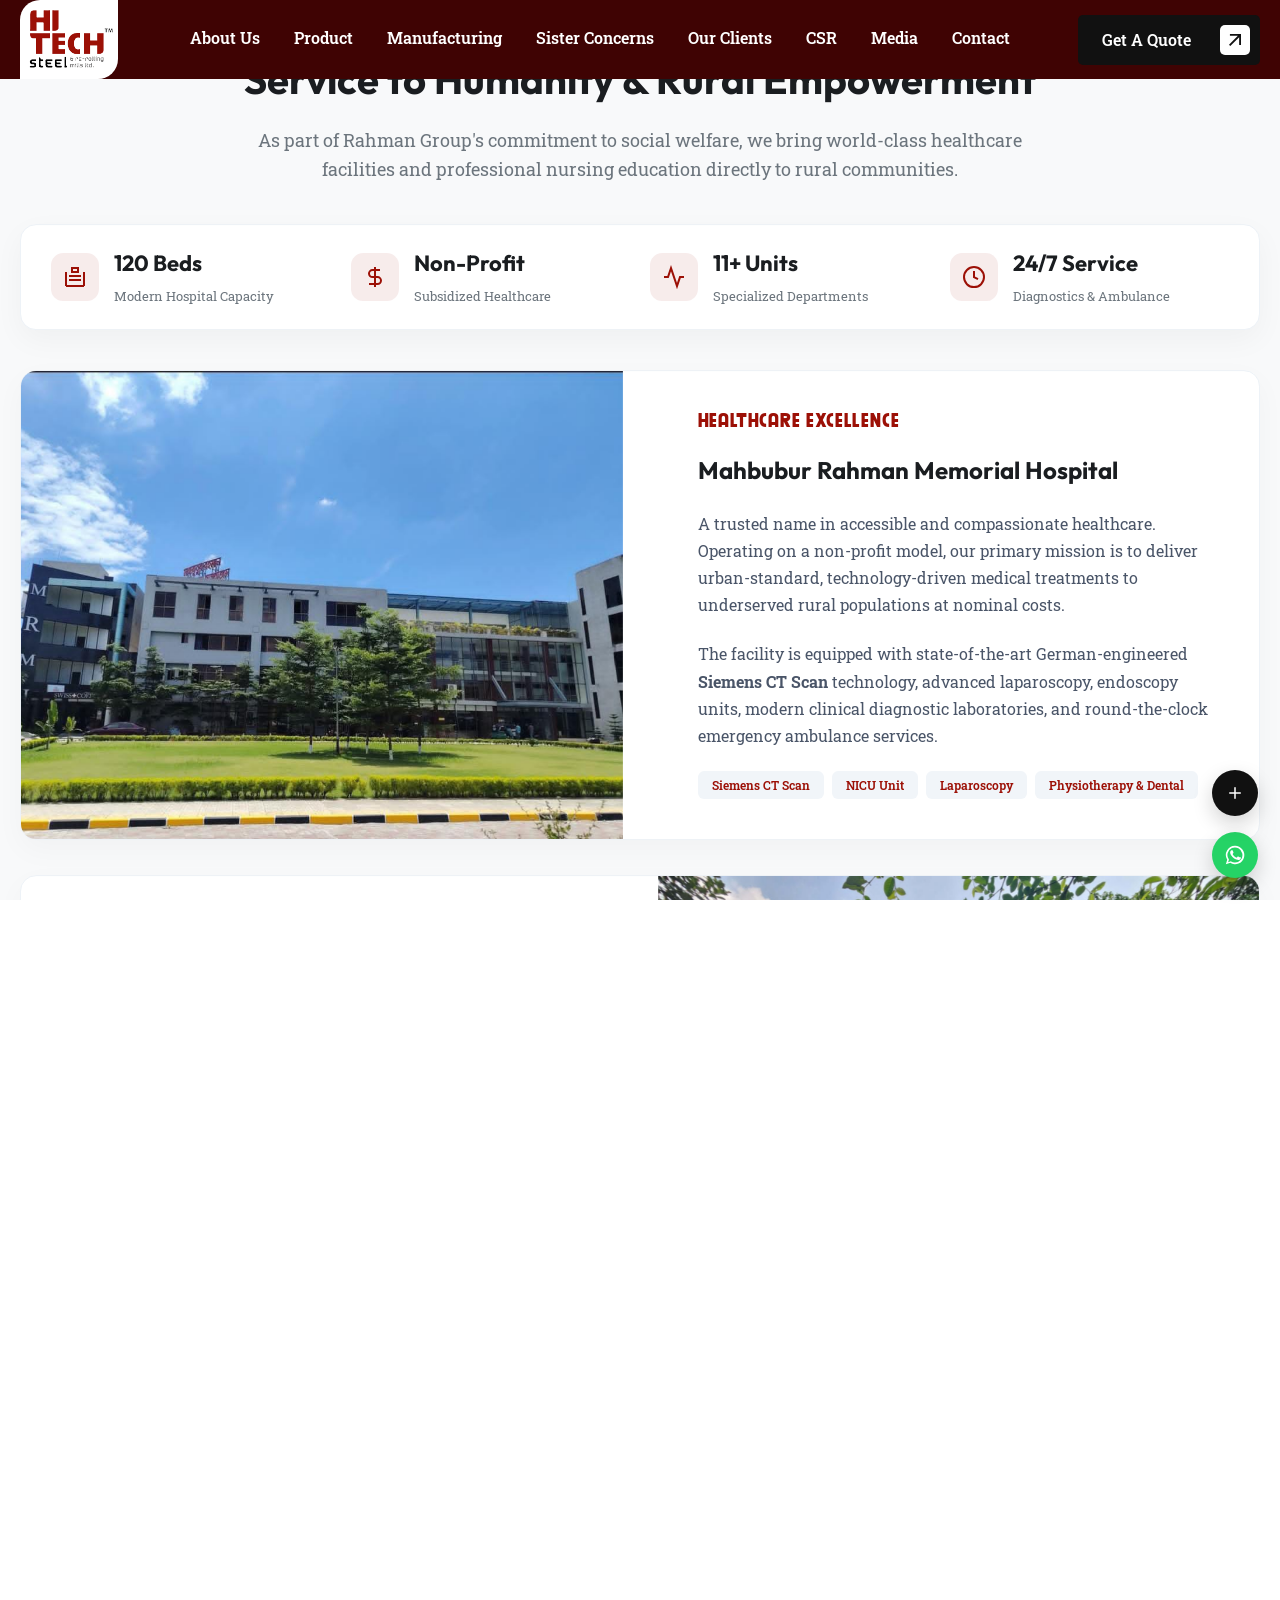
==== commit 5b50f8a4: "link change" ====
--- a/csr.html
+++ b/csr.html
@@ -11,7 +11,7 @@
     <link rel="stylesheet" href="assets/style.css">
 </head>
 
-<body class="crs-page" >
+<body class="crs-page">
 
     <!-- Start Header Area -->
 
@@ -34,7 +34,7 @@
                                 <li><a href="index.html">Manufacturing</a></li>
                                 <li><a href="index.html">Sister Concerns</a></li>
                                 <li><a href="index.html">Our Clients</a></li>
-                                <li><a href="index.html">CSR</a></li>
+                                <li><a href="csr.html">CSR</a></li>
                                 <li><a href="index.html">Media</a></li>
                                 <li><a href="index.html">Contact</a></li>
                             </ul>
@@ -89,7 +89,7 @@
             <li><a href="index.html">Manufacturing</a></li>
             <li><a href="index.html">Sister Concerns</a></li>
             <li><a href="index.html">Our Clients</a></li>
-            <li><a href="index.html">CSR</a></li>
+            <li><a href="crs.html">CSR</a></li>
             <li><a href="index.html">Media</a></li>
             <li><a href="index.html">Contact</a></li>
         </ul>
@@ -111,137 +111,163 @@
         <div id="smooth-content">
             <main>
 
-<!-- Start CSR Section -->
-<section class="csr-section" id="csr-section">
-
-
-  <div class="csr-container">
-    
-    <!-- Section Header -->
-    <div class="csr-header">
-      <div class="csr-badge">
-        <span class="csr-badge__dot"></span>
-        Corporate Social Responsibility
-      </div>
-      <h2 class="csr-title">Service to Humanity & Rural Empowerment</h2>
-      <p class="csr-subtitle">
-        As part of Rahman Group's commitment to social welfare, we bring world-class healthcare facilities and professional nursing education directly to rural communities.
-      </p>
-    </div>
-
-    <!-- Key Metrics Banner -->
-    <div class="csr-metrics">
-      <div class="csr-metric-item">
-        <div class="csr-metric-icon">
-          <svg width="24" height="24" viewBox="0 0 24 24" fill="none" stroke="currentColor" stroke-width="2"><path d="M3 21h18M3 7v14M21 7v14M6 11h12M6 15h12M9 3h6v4H9z"/></svg>
-        </div>
-        <div class="csr-metric-info">
-          <h3>120 Beds</h3>
-          <p>Modern Hospital Capacity</p>
-        </div>
-      </div>
-
-      <div class="csr-metric-item">
-        <div class="csr-metric-icon">
-          <svg width="24" height="24" viewBox="0 0 24 24" fill="none" stroke="currentColor" stroke-width="2"><path d="M12 2v20M17 5H9.5a3.5 3.5 0 0 0 0 7h5a3.5 3.5 0 0 1 0 7H6"/></svg>
-        </div>
-        <div class="csr-metric-info">
-          <h3>Non-Profit</h3>
-          <p>Subsidized Healthcare</p>
-        </div>
-      </div>
-
-      <div class="csr-metric-item">
-        <div class="csr-metric-icon">
-          <svg width="24" height="24" viewBox="0 0 24 24" fill="none" stroke="currentColor" stroke-width="2"><path d="M22 12h-4l-3 9L9 3l-3 9H2"/></svg>
-        </div>
-        <div class="csr-metric-info">
-          <h3>11+ Units</h3>
-          <p>Specialized Departments</p>
-        </div>
-      </div>
-
-      <div class="csr-metric-item">
-        <div class="csr-metric-icon">
-          <svg width="24" height="24" viewBox="0 0 24 24" fill="none" stroke="currentColor" stroke-width="2"><circle cx="12" cy="12" r="10"/><path d="M12 6v6l4 2"/></svg>
-        </div>
-        <div class="csr-metric-info">
-          <h3>24/7 Service</h3>
-          <p>Diagnostics & Ambulance</p>
-        </div>
-      </div>
-    </div>
-
-    <!-- Story Card 1: Hospital (Image Left, Content Right) -->
-    <div class="csr-story-card">
-      <div class="csr-story-card__image">
-        <img src="assets/images/crs/hospital.png" alt="Mahbubur Rahman Memorial Hospital Building" loading="lazy">
-      </div>
-      <div class="csr-story-card__content">
-        <span class="csr-story-card__tag">Healthcare Excellence</span>
-        <h3 class="csr-story-card__title">Mahbubur Rahman Memorial Hospital</h3>
-        <p class="csr-story-card__text">
-          A trusted name in accessible and compassionate healthcare. Operating on a non-profit model, our primary mission is to deliver urban-standard, technology-driven medical treatments to underserved rural populations at nominal costs.
-        </p>
-        <p class="csr-story-card__text">
-          The facility is equipped with state-of-the-art German-engineered <strong>Siemens CT Scan</strong> technology, advanced laparoscopy, endoscopy units, modern clinical diagnostic laboratories, and round-the-clock emergency ambulance services.
-        </p>
-        <div class="csr-chip-group">
-          <span class="csr-chip">Siemens CT Scan</span>
-          <span class="csr-chip">NICU Unit</span>
-          <span class="csr-chip">Laparoscopy</span>
-          <span class="csr-chip">Physiotherapy & Dental</span>
-        </div>
-      </div>
-    </div>
-
-    <!-- Story Card 2: Nursing Institute (Content Left, Image Right) -->
-    <div class="csr-story-card csr-story-card--reverse">
-      <div class="csr-story-card__image">
-        <img src="assets/images/crs/nursing.png" alt="Nursing Institute Campus & Students" loading="lazy">
-      </div>
-      <div class="csr-story-card__content">
-        <span class="csr-story-card__tag">Youth Empowerment & Education</span>
-        <h3 class="csr-story-card__title">Nursing Institute & Career Development</h3>
-        <p class="csr-story-card__text">
-          Established under Rahman Group's social welfare initiative, the Nursing Institute provides high-quality diploma education to meritorious students from underprivileged rural backgrounds.
-        </p>
-        <p class="csr-story-card__text">
-          Our graduates consistently demonstrate exceptional professional standards and are currently serving across various <strong>government hospitals and medical institutions</strong> nationwide, driving socio-economic upliftment for their families.
-        </p>
-        <div class="csr-chip-group">
-          <span class="csr-chip">Merit Scholarships</span>
-          <span class="csr-chip">Government Employment</span>
-          <span class="csr-chip">Women Empowerment</span>
-        </div>
-      </div>
-    </div>
-
-    <!-- Medical Departments Grid -->
-    <div class="csr-dept-wrapper">
-      <div class="csr-dept-header">
-        <h3>Specialized Medical Departments</h3>
-        <p class="csr-subtitle">Led by experienced specialists providing round-the-clock clinical care</p>
-      </div>
-      
-      <div class="csr-dept-grid">
-        <div class="csr-dept-item">1. Neonatal Intensive Care Unit (NICU)</div>
-        <div class="csr-dept-item">2. Department of Medicine</div>
-        <div class="csr-dept-item">3. Obstetrics & Gynecology</div>
-        <div class="csr-dept-item">4. Pediatrics Department</div>
-        <div class="csr-dept-item">5. General Surgery (Laparoscopy)</div>
-        <div class="csr-dept-item">6. Gastroenterology (Endoscopy)</div>
-        <div class="csr-dept-item">7. ENT (Auto-Endoscopy)</div>
-        <div class="csr-dept-item">8. Pulmonology / Respiratory</div>
-        <div class="csr-dept-item">9. Neurology Department</div>
-        <div class="csr-dept-item">10. Nephrology Department</div>
-        <div class="csr-dept-item">11. Cardiology Department</div>
-      </div>
-    </div>
-
-  </div>
-</section>
-<!-- End CSR Section -->
+                <!-- Start CSR Section -->
+                <section class="csr-section" id="csr-section">
+
+
+                    <div class="csr-container">
+
+                        <!-- Section Header -->
+                        <div class="csr-header">
+                            <div class="csr-badge">
+                                <span class="csr-badge__dot"></span>
+                                Corporate Social Responsibility
+                            </div>
+                            <h2 class="csr-title">Service to Humanity & Rural Empowerment</h2>
+                            <p class="csr-subtitle">
+                                As part of Rahman Group's commitment to social welfare, we bring world-class healthcare
+                                facilities and professional nursing education directly to rural communities.
+                            </p>
+                        </div>
+
+                        <!-- Key Metrics Banner -->
+                        <div class="csr-metrics">
+                            <div class="csr-metric-item">
+                                <div class="csr-metric-icon">
+                                    <svg width="24" height="24" viewBox="0 0 24 24" fill="none" stroke="currentColor"
+                                        stroke-width="2">
+                                        <path d="M3 21h18M3 7v14M21 7v14M6 11h12M6 15h12M9 3h6v4H9z" />
+                                    </svg>
+                                </div>
+                                <div class="csr-metric-info">
+                                    <h3>120 Beds</h3>
+                                    <p>Modern Hospital Capacity</p>
+                                </div>
+                            </div>
+
+                            <div class="csr-metric-item">
+                                <div class="csr-metric-icon">
+                                    <svg width="24" height="24" viewBox="0 0 24 24" fill="none" stroke="currentColor"
+                                        stroke-width="2">
+                                        <path d="M12 2v20M17 5H9.5a3.5 3.5 0 0 0 0 7h5a3.5 3.5 0 0 1 0 7H6" />
+                                    </svg>
+                                </div>
+                                <div class="csr-metric-info">
+                                    <h3>Non-Profit</h3>
+                                    <p>Subsidized Healthcare</p>
+                                </div>
+                            </div>
+
+                            <div class="csr-metric-item">
+                                <div class="csr-metric-icon">
+                                    <svg width="24" height="24" viewBox="0 0 24 24" fill="none" stroke="currentColor"
+                                        stroke-width="2">
+                                        <path d="M22 12h-4l-3 9L9 3l-3 9H2" />
+                                    </svg>
+                                </div>
+                                <div class="csr-metric-info">
+                                    <h3>11+ Units</h3>
+                                    <p>Specialized Departments</p>
+                                </div>
+                            </div>
+
+                            <div class="csr-metric-item">
+                                <div class="csr-metric-icon">
+                                    <svg width="24" height="24" viewBox="0 0 24 24" fill="none" stroke="currentColor"
+                                        stroke-width="2">
+                                        <circle cx="12" cy="12" r="10" />
+                                        <path d="M12 6v6l4 2" />
+                                    </svg>
+                                </div>
+                                <div class="csr-metric-info">
+                                    <h3>24/7 Service</h3>
+                                    <p>Diagnostics & Ambulance</p>
+                                </div>
+                            </div>
+                        </div>
+
+                        <!-- Story Card 1: Hospital (Image Left, Content Right) -->
+                        <div class="csr-story-card">
+                            <div class="csr-story-card__image">
+                                <img src="assets/images/crs/hospital.png"
+                                    alt="Mahbubur Rahman Memorial Hospital Building" loading="lazy">
+                            </div>
+                            <div class="csr-story-card__content">
+                                <span class="csr-story-card__tag">Healthcare Excellence</span>
+                                <h3 class="csr-story-card__title">Mahbubur Rahman Memorial Hospital</h3>
+                                <p class="csr-story-card__text">
+                                    A trusted name in accessible and compassionate healthcare. Operating on a non-profit
+                                    model, our primary mission is to deliver urban-standard, technology-driven medical
+                                    treatments to underserved rural populations at nominal costs.
+                                </p>
+                                <p class="csr-story-card__text">
+                                    The facility is equipped with state-of-the-art German-engineered <strong>Siemens CT
+                                        Scan</strong> technology, advanced laparoscopy, endoscopy units, modern clinical
+                                    diagnostic laboratories, and round-the-clock emergency ambulance services.
+                                </p>
+                                <div class="csr-chip-group">
+                                    <span class="csr-chip">Siemens CT Scan</span>
+                                    <span class="csr-chip">NICU Unit</span>
+                                    <span class="csr-chip">Laparoscopy</span>
+                                    <span class="csr-chip">Physiotherapy & Dental</span>
+                                </div>
+                            </div>
+                        </div>
+
+                        <!-- Story Card 2: Nursing Institute (Content Left, Image Right) -->
+                        <div class="csr-story-card csr-story-card--reverse">
+                            <div class="csr-story-card__image">
+                                <img src="assets/images/crs/nursing.png" alt="Nursing Institute Campus & Students"
+                                    loading="lazy">
+                            </div>
+                            <div class="csr-story-card__content">
+                                <span class="csr-story-card__tag">Youth Empowerment & Education</span>
+                                <h3 class="csr-story-card__title">Nursing Institute & Career Development</h3>
+                                <p class="csr-story-card__text">
+                                    Established under Rahman Group's social welfare initiative, the Nursing Institute
+                                    provides high-quality diploma education to meritorious students from underprivileged
+                                    rural backgrounds.
+                                </p>
+                                <p class="csr-story-card__text">
+                                    Our graduates consistently demonstrate exceptional professional standards and are
+                                    currently serving across various <strong>government hospitals and medical
+                                        institutions</strong> nationwide, driving socio-economic upliftment for their
+                                    families.
+                                </p>
+                                <div class="csr-chip-group">
+                                    <span class="csr-chip">Merit Scholarships</span>
+                                    <span class="csr-chip">Government Employment</span>
+                                    <span class="csr-chip">Women Empowerment</span>
+                                </div>
+                            </div>
+                        </div>
+
+                        <!-- Medical Departments Grid -->
+                        <div class="csr-dept-wrapper">
+                            <div class="csr-dept-header">
+                                <h3>Specialized Medical Departments</h3>
+                                <p class="csr-subtitle">Led by experienced specialists providing round-the-clock
+                                    clinical care</p>
+                            </div>
+
+                            <div class="csr-dept-grid">
+                                <div class="csr-dept-item">1. Neonatal Intensive Care Unit (NICU)</div>
+                                <div class="csr-dept-item">2. Department of Medicine</div>
+                                <div class="csr-dept-item">3. Obstetrics & Gynecology</div>
+                                <div class="csr-dept-item">4. Pediatrics Department</div>
+                                <div class="csr-dept-item">5. General Surgery (Laparoscopy)</div>
+                                <div class="csr-dept-item">6. Gastroenterology (Endoscopy)</div>
+                                <div class="csr-dept-item">7. ENT (Auto-Endoscopy)</div>
+                                <div class="csr-dept-item">8. Pulmonology / Respiratory</div>
+                                <div class="csr-dept-item">9. Neurology Department</div>
+                                <div class="csr-dept-item">10. Nephrology Department</div>
+                                <div class="csr-dept-item">11. Cardiology Department</div>
+                            </div>
+                        </div>
+
+                    </div>
+                </section>
+                <!-- End CSR Section -->
 
 
 
@@ -348,52 +374,52 @@
     <script src="assets/js/wather.js"></script>
     <script src="assets/js/media-animation.js"></script>
     <script src="assets/js/main.js"></script>
-<script>
-    // Disable right click
-    document.addEventListener('contextmenu', function (e) {
-        e.preventDefault();
-    });
-
-    // Disable common DevTools / View Source shortcuts
-    document.addEventListener('keydown', function (e) {
-
-        // F12
-        if (e.key === 'F12') {
+    <script>
+        // Disable right click
+        document.addEventListener('contextmenu', function (e) {
             e.preventDefault();
-            return false;
-        }
-
-        // Ctrl + Shift + I
-        if (e.ctrlKey && e.shiftKey && e.key.toLowerCase() === 'i') {
-            e.preventDefault();
-            return false;
-        }
-
-        // Ctrl + Shift + J
-        if (e.ctrlKey && e.shiftKey && e.key.toLowerCase() === 'j') {
-            e.preventDefault();
-            return false;
-        }
-
-        // Ctrl + Shift + C
-        if (e.ctrlKey && e.shiftKey && e.key.toLowerCase() === 'c') {
-            e.preventDefault();
-            return false;
-        }
-
-        // Ctrl + U
-        if (e.ctrlKey && e.key.toLowerCase() === 'u') {
-            e.preventDefault();
-            return false;
-        }
-
-        // Ctrl + S
-        if (e.ctrlKey && e.key.toLowerCase() === 's') {
-            e.preventDefault();
-            return false;
-        }
-    });
-</script>
+        });
+
+        // Disable common DevTools / View Source shortcuts
+        document.addEventListener('keydown', function (e) {
+
+            // F12
+            if (e.key === 'F12') {
+                e.preventDefault();
+                return false;
+            }
+
+            // Ctrl + Shift + I
+            if (e.ctrlKey && e.shiftKey && e.key.toLowerCase() === 'i') {
+                e.preventDefault();
+                return false;
+            }
+
+            // Ctrl + Shift + J
+            if (e.ctrlKey && e.shiftKey && e.key.toLowerCase() === 'j') {
+                e.preventDefault();
+                return false;
+            }
+
+            // Ctrl + Shift + C
+            if (e.ctrlKey && e.shiftKey && e.key.toLowerCase() === 'c') {
+                e.preventDefault();
+                return false;
+            }
+
+            // Ctrl + U
+            if (e.ctrlKey && e.key.toLowerCase() === 'u') {
+                e.preventDefault();
+                return false;
+            }
+
+            // Ctrl + S
+            if (e.ctrlKey && e.key.toLowerCase() === 's') {
+                e.preventDefault();
+                return false;
+            }
+        });
+    </script>
 
 </body>
 
--- a/assets/style.css
+++ b/assets/style.css
@@ -334,6 +334,11 @@
     width: calc(100% - 170px);
   }
 }
+@media (max-width:1250px){
+  .header__menu ul{
+    gap:20px;
+  }
+}
 @media (max-width: 1160px) {
   .header__menu {
     display: none;
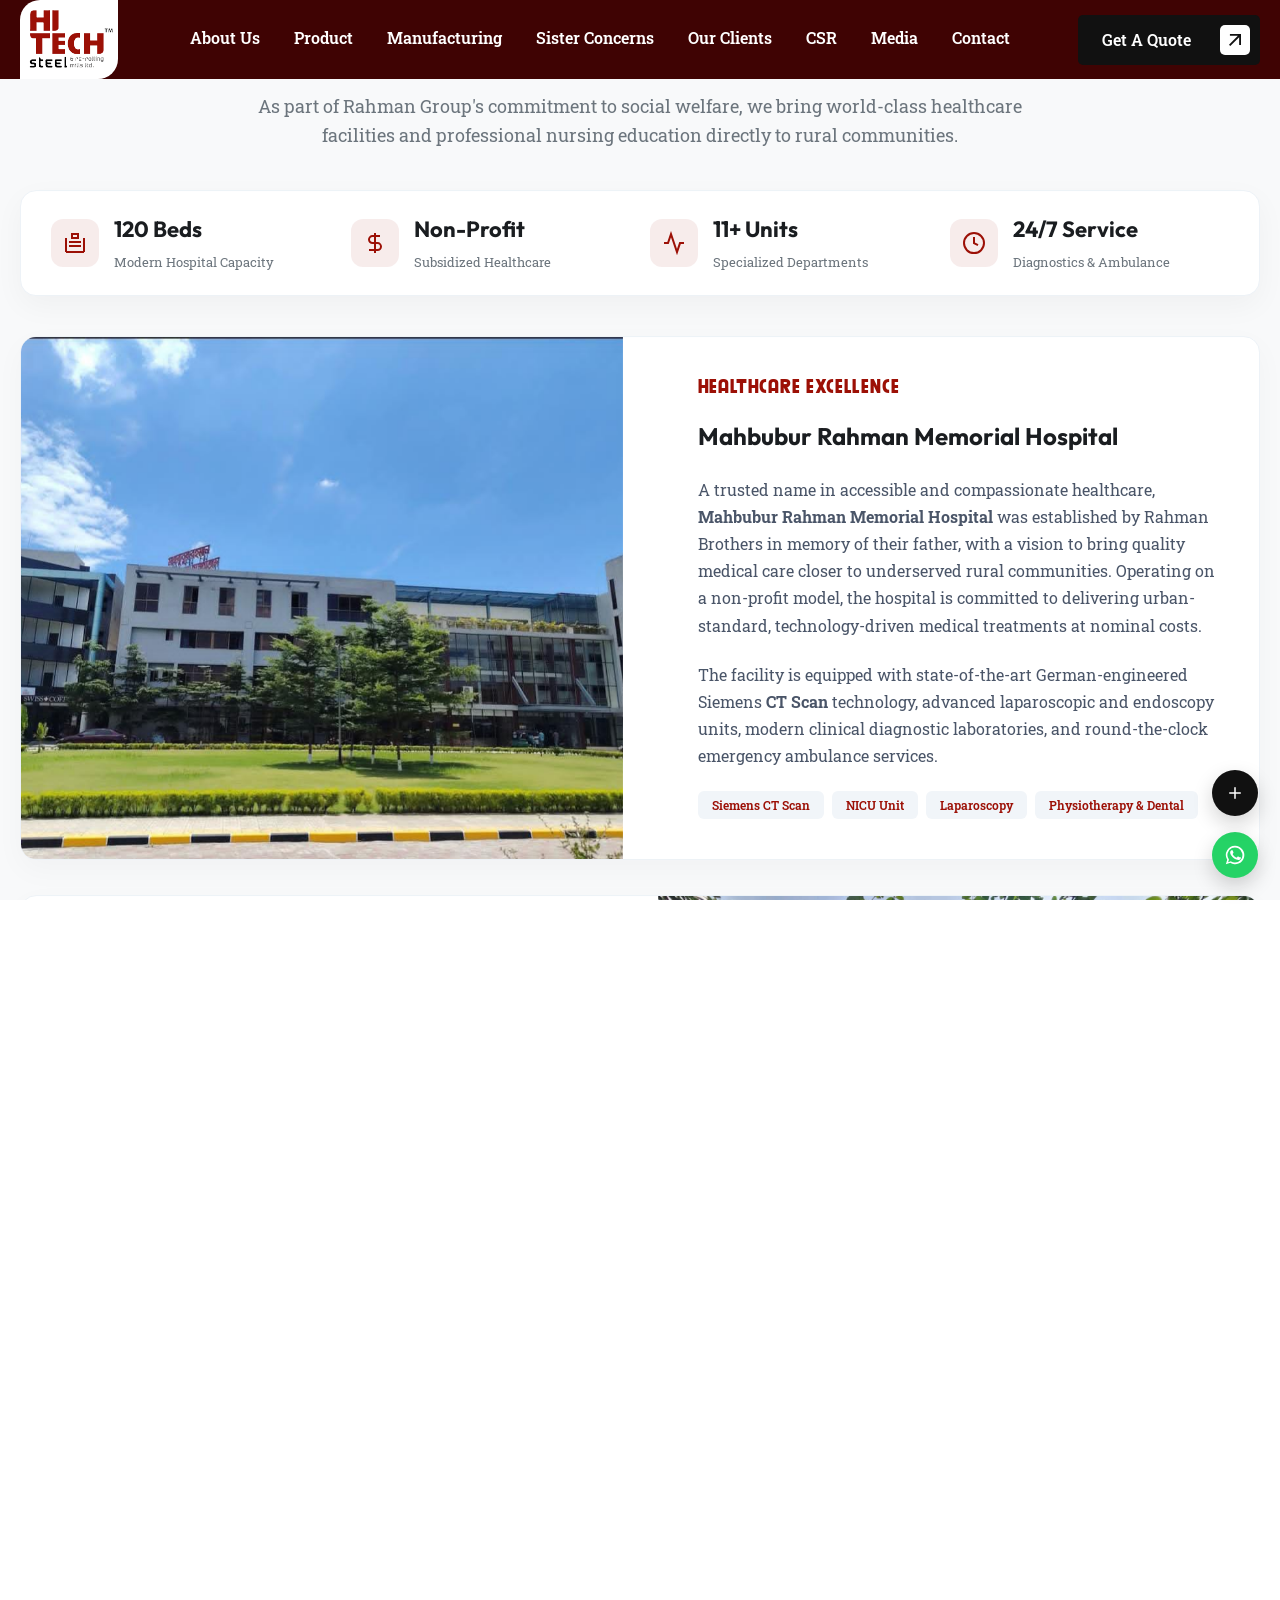
==== commit 4b40c491: "change" ====
--- a/csr.html
+++ b/csr.html
@@ -21,7 +21,7 @@
                 <div class="header__wrapper">
                     <div class="header__left">
                         <div class="header__logo">
-                            <a href="index.html">
+                            <a href="/">
                                 <img src="assets/images/header/logo.png" alt="Logo">
                             </a>
                         </div>
@@ -34,12 +34,12 @@
                                 <li><a href="index.html">Manufacturing</a></li>
                                 <li><a href="index.html">Sister Concerns</a></li>
                                 <li><a href="index.html">Our Clients</a></li>
-                                <li><a href="csr.html">CSR</a></li>
+                                <li><a href="javascript:void(0)">CSR</a></li>
                                 <li><a href="index.html">Media</a></li>
                                 <li><a href="index.html">Contact</a></li>
                             </ul>
                         </div>
-                        <a href="index.html" class="btn btn-black">
+                        <a href="/" class="btn btn-black">
                             <span class="btn__left-arrow">
                                 <img src="assets/images/icons/btn-arrow-white.svg" alt="Button">
                             </span>
@@ -71,7 +71,7 @@
     <div class="mobile-menu">
         <div class="mobile-menu__header">
             <div class="mobile-menu__logo">
-                <a href="index.html">
+                <a href="/">
                     <img src="assets/images/header/logo.png" alt="Logo">
                 </a>
             </div>
@@ -89,12 +89,12 @@
             <li><a href="index.html">Manufacturing</a></li>
             <li><a href="index.html">Sister Concerns</a></li>
             <li><a href="index.html">Our Clients</a></li>
-            <li><a href="crs.html">CSR</a></li>
+            <li><a href="javascript:void(0)">CSR</a></li>
             <li><a href="index.html">Media</a></li>
             <li><a href="index.html">Contact</a></li>
         </ul>
 
-        <a href="index.html" class="btn btn-black mobile-menu__btn">
+        <a href="/" class="btn btn-black mobile-menu__btn">
             <span class="btn__left-arrow">
                 <img src="assets/images/icons/btn-arrow-white.svg" alt="Button">
             </span>
@@ -196,14 +196,10 @@
                                 <span class="csr-story-card__tag">Healthcare Excellence</span>
                                 <h3 class="csr-story-card__title">Mahbubur Rahman Memorial Hospital</h3>
                                 <p class="csr-story-card__text">
-                                    A trusted name in accessible and compassionate healthcare. Operating on a non-profit
-                                    model, our primary mission is to deliver urban-standard, technology-driven medical
-                                    treatments to underserved rural populations at nominal costs.
+                                    A trusted name in accessible and compassionate healthcare, <strong>Mahbubur Rahman Memorial Hospital</strong> was established by Rahman Brothers in memory of their father, with a vision to bring quality medical care closer to underserved rural communities. Operating on a non-profit model, the hospital is committed to delivering urban-standard, technology-driven medical treatments at nominal costs.
                                 </p>
                                 <p class="csr-story-card__text">
-                                    The facility is equipped with state-of-the-art German-engineered <strong>Siemens CT
-                                        Scan</strong> technology, advanced laparoscopy, endoscopy units, modern clinical
-                                    diagnostic laboratories, and round-the-clock emergency ambulance services.
+                                    The facility is equipped with state-of-the-art German-engineered Siemens <strong>CT Scan</strong> technology, advanced laparoscopic and endoscopy units, modern clinical diagnostic laboratories, and round-the-clock emergency ambulance services.
                                 </p>
                                 <div class="csr-chip-group">
                                     <span class="csr-chip">Siemens CT Scan</span>
--- a/assets/style.css
+++ b/assets/style.css
@@ -334,11 +334,6 @@
     width: calc(100% - 170px);
   }
 }
-@media (max-width:1250px){
-  .header__menu ul{
-    gap:20px;
-  }
-}
 @media (max-width: 1160px) {
   .header__menu {
     display: none;
@@ -1452,6 +1447,7 @@
   width: 100%;
   height: 100%;
   object-fit: cover;
+  object-position: top;
 }
 
 .director-card__name {
@@ -2756,6 +2752,7 @@
   z-index: 1;
   position: relative;
   margin-bottom: auto;
+  margin-top: 18px;
 }
 .sister-concerns__logo img {
   max-height: 56px;
@@ -3896,8 +3893,6 @@
   letter-spacing: 3px;
   text-transform: uppercase;
   color: var(--white);
-  color: var(--brand);
-  margin-bottom: 22px;
 }
 .hts-impact__eyebrow::before {
   content: "";
@@ -3905,6 +3900,10 @@
   height: 2px;
   background: var(--white);
   display: inline-block;
+}
+.hts-impact__eyebrow {
+  color: var(--brand);
+  margin-bottom: 22px;
 }
 .hts-impact__title {
   font-family: var(--second-family);
@@ -4030,9 +4029,6 @@
   background: var(--primary);
   padding: 90px 0;
   overflow: hidden;
-  /* ---------- slick track ---------- */
-  /* active (centered) slide এ info + cta দেখাও */
-  /* ---------- bottom controls: prev — dots — next ---------- */
 }
 .hts-clients__head {
   text-align: center;
@@ -4049,9 +4045,6 @@
   letter-spacing: 3px;
   text-transform: uppercase;
   color: var(--white);
-  color: var(--white);
-  justify-content: center;
-  margin-bottom: 14px;
 }
 .hts-clients__eyebrow::before {
   content: "";
@@ -4060,12 +4053,20 @@
   background: var(--white);
   display: inline-block;
 }
+.hts-clients__eyebrow {
+  color: var(--white);
+  justify-content: center;
+  margin-bottom: 14px;
+}
 .hts-clients__title {
   font-family: var(--second-family);
   font-weight: 700;
   font-size: clamp(26px, 3.4vw, 40px);
   color: var(--white);
   margin: 0;
+}
+.hts-clients {
+  /* ---------- slick track ---------- */
 }
 .hts-clients__slider {
   margin: 0 -10px;
@@ -4175,6 +4176,9 @@
 .hts-clients__card:hover {
   box-shadow: 0 22px 40px rgba(17, 17, 17, 0.22);
 }
+.hts-clients {
+  /* active (centered) slide এ info + cta দেখাও */
+}
 .hts-clients .slick-current .hts-clients__card,
 .hts-clients .hts-clients__card:hover {
   box-shadow: 0 22px 40px rgba(17, 17, 17, 0.22);
@@ -4188,6 +4192,9 @@
 .hts-clients .hts-clients__card:hover .cta {
   opacity: 1;
   transform: translateY(0);
+}
+.hts-clients {
+  /* ---------- bottom controls: prev — dots — next ---------- */
 }
 .hts-clients__controls {
   display: flex;
@@ -4426,6 +4433,11 @@
   }
   .hts-clients__card {
     transition: none !important;
+  }
+}
+@media (max-width: 1024px) {
+  .hts-clients__dots {
+    display: none;
   }
 }
 .mobile-menu-overlay {
@@ -4677,17 +4689,20 @@
 .timeline-label-card__year {
   display: block;
   font-family: var(--second-family, sans-serif);
-  font-size: 20px; /* Font size increased */
+  font-size: 20px;
+  /* Font size increased */
   font-weight: 700;
   color: var(--brand, #9c1006);
   line-height: 1.1;
-  margin-bottom: 8px; /* Increased space between year and title */
+  margin-bottom: 8px;
+  /* Increased space between year and title */
 }
 
 /* Larger Title Text */
 .timeline-label-card__title {
   font-family: var(--font-family, sans-serif);
-  font-size: 14.5px; /* Font size increased */
+  font-size: 14.5px;
+  /* Font size increased */
   font-weight: 600;
   color: var(--dark, #111111);
   line-height: 1.35;
@@ -4820,22 +4835,46 @@
     display: none;
   }
   .timeline-story__wrapper {
-    padding-left: 20px;
-  }
+    position: relative;
+    padding: 0 20px;
+  }
+  /* Fix: keep pin centered on pole even when active/scaled */
+  .timeline-node.active .timeline-node__pin {
+    transform: translateY(-50%) scale(1.3);
+  }
+  /* Center pole - background track */
   .timeline-story__wrapper::before {
     content: "";
     position: absolute;
-    left: 6px;
+    left: 50%;
     top: 0;
     bottom: 0;
     width: 4px;
+    transform: translateX(-50%);
     background-color: var(--strock-whtie-bg, #eee);
+    border-radius: 4px;
+    z-index: 0;
+  }
+  /* Center pole - animated fill */
+  .timeline-story__wrapper::after {
+    content: "";
+    position: absolute;
+    left: 50%;
+    top: 0;
+    width: 4px;
+    height: var(--mobile-fill, 0%);
+    transform: translateX(-50%);
+    background: linear-gradient(180deg, var(--brand, #9c1006), #800000);
+    border-radius: 4px;
+    z-index: 1;
+    transition: height 0.1s linear;
   }
   .timeline-nodes {
     position: relative;
     display: flex;
     flex-direction: column;
-    gap: 30px;
+    gap: 36px;
+    z-index: 2;
   }
   .timeline-node {
     position: relative !important;
@@ -4843,28 +4882,85 @@
     top: 0 !important;
     transform: none !important;
     display: flex;
-    align-items: flex-start;
-  }
+    align-items: center;
+    width: 50%;
+  }
+  /* Pin sits ON the center pole for both sides */
   .timeline-node__pin {
-    margin-left: -20px;
-    margin-top: 2px;
+    position: absolute;
+    top: 50%;
+    transform: translateY(-50%);
+    background-color: var(--white, #fff);
     flex-shrink: 0;
+    z-index: 3;
   }
   .timeline-label-card {
     position: relative;
     left: 0;
     transform: none;
-    text-align: left;
     width: 100%;
     max-width: 100%;
     opacity: 1;
-    padding-left: 12px;
     margin: 0 !important;
     top: 0 !important;
     bottom: 0 !important;
   }
-  .timeline-label-card__logo {
+  .timeline-label-card__year,
+  .timeline-label-card__title {
+    word-break: break-word;
+    overflow-wrap: break-word;
+    white-space: normal;
+  }
+  /* ODD nodes -> LEFT side, text right-aligned, connector goes right to pole */
+  .timeline-node:nth-child(odd) {
+    justify-content: flex-end;
+    padding-right: 24px;
+  }
+  .timeline-node:nth-child(odd) .timeline-node__pin {
+    right: -30px;
+  }
+  .timeline-node:nth-child(odd) .timeline-label-card {
+    text-align: right;
+  }
+  .timeline-node:nth-child(odd) .timeline-label-card__logo {
+    justify-content: flex-end;
+  }
+  .timeline-node:nth-child(odd)::before {
+    content: "";
+    position: absolute;
+    right: -24px;
+    top: 50%;
+    transform: translateY(-50%);
+    width: 20px;
+    height: 2px;
+    background: #adb5bd;
+    z-index: 2;
+  }
+  /* EVEN nodes -> RIGHT side, connector goes left to pole */
+  .timeline-node:nth-child(even) {
+    margin-left: 50%;
     justify-content: flex-start;
+    padding-left: 24px;
+  }
+  .timeline-node:nth-child(even) .timeline-node__pin {
+    left: -30px;
+  }
+  .timeline-node:nth-child(even) .timeline-label-card {
+    text-align: left;
+  }
+  .timeline-node:nth-child(even) .timeline-label-card__logo {
+    justify-content: flex-start;
+  }
+  .timeline-node:nth-child(even)::before {
+    content: "";
+    position: absolute;
+    left: -24px;
+    top: 50%;
+    transform: translateY(-50%);
+    width: 20px;
+    height: 2px;
+    background: #adb5bd;
+    z-index: 2;
   }
 }
 @media (max-width: 575px) {
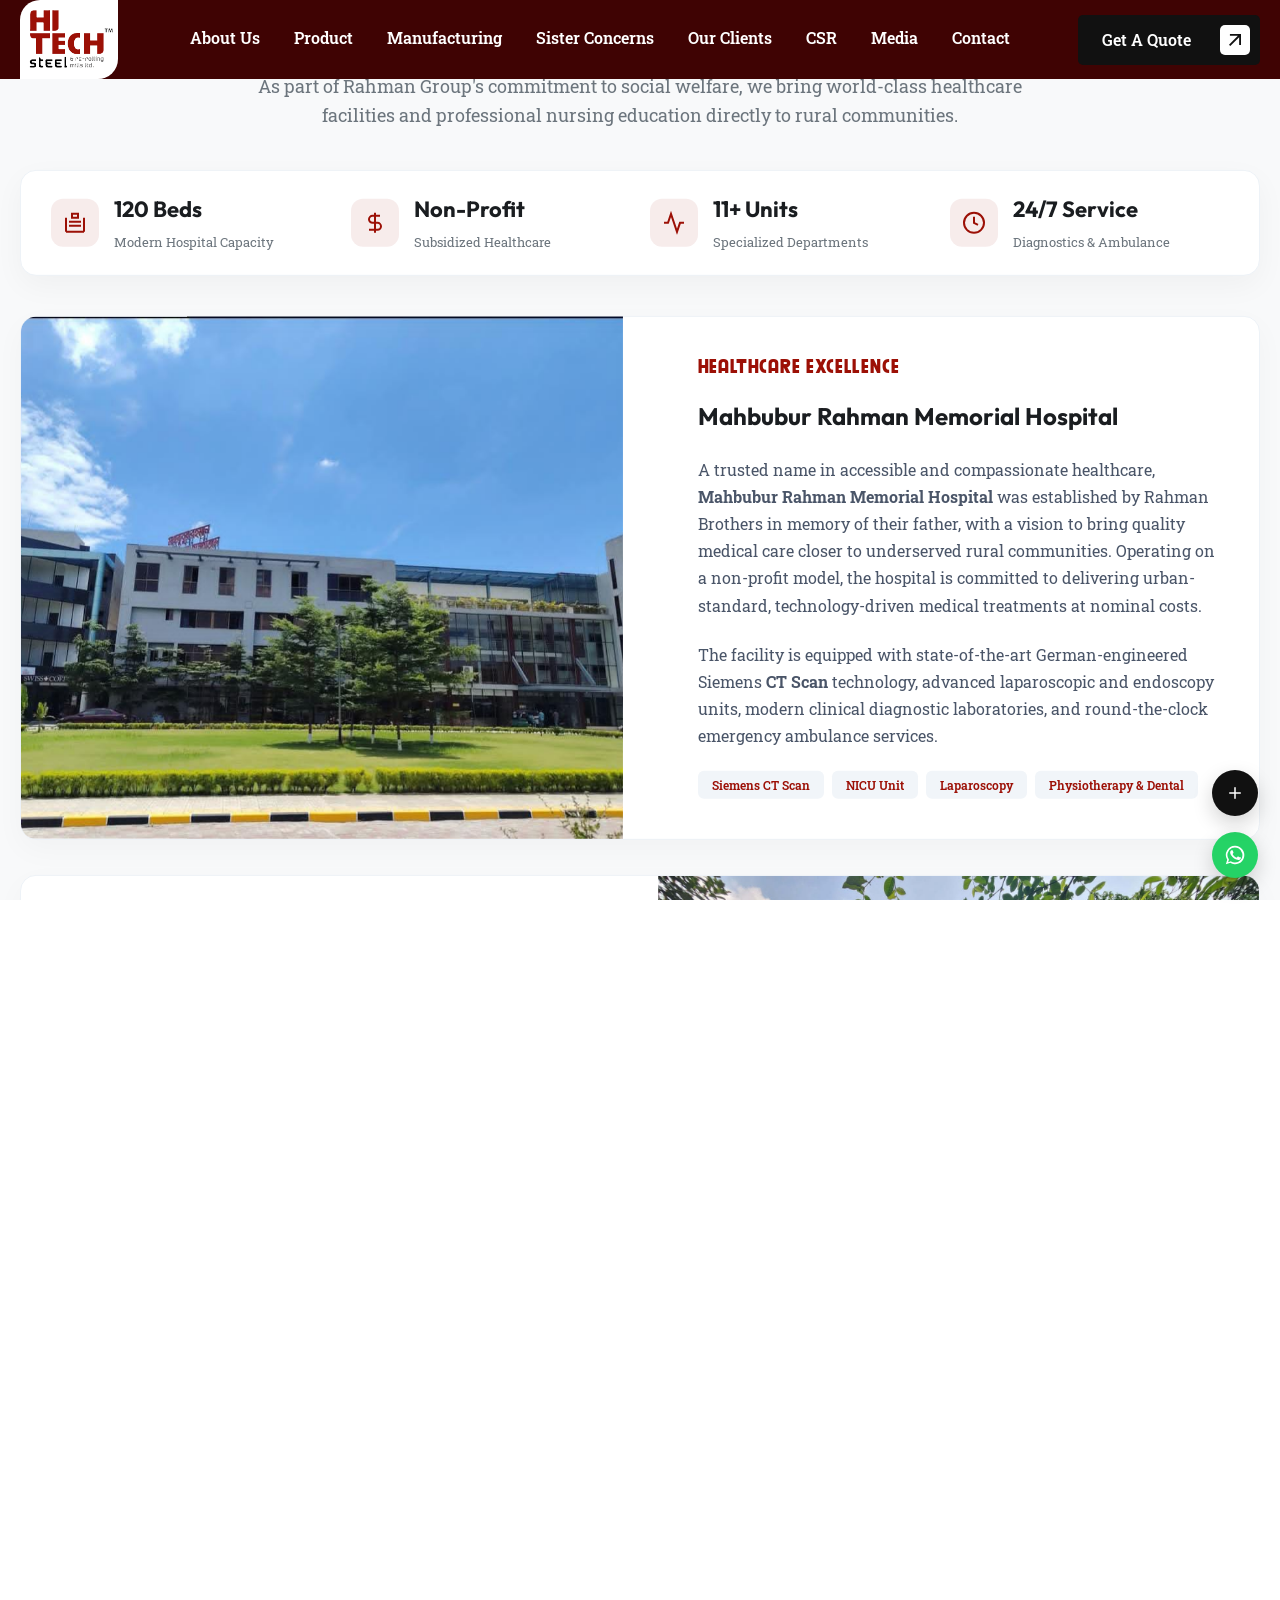
==== commit e14e2d59: "sdfs" ====
--- a/csr.html
+++ b/csr.html
@@ -29,14 +29,14 @@
                     <div class="header__right">
                         <div class="header__menu">
                             <ul>
-                                <li><a href="index.html">About us</a></li>
-                                <li><a href="index.html">Product</a></li>
-                                <li><a href="index.html">Manufacturing</a></li>
-                                <li><a href="index.html">Sister Concerns</a></li>
-                                <li><a href="index.html">Our Clients</a></li>
+                                <li><a href="/">About us</a></li>
+                                <li><a href="/">Product</a></li>
+                                <li><a href="/">Manufacturing</a></li>
+                                <li><a href="/">Sister Concerns</a></li>
+                                <li><a href="/">Our Clients</a></li>
                                 <li><a href="javascript:void(0)">CSR</a></li>
-                                <li><a href="index.html">Media</a></li>
-                                <li><a href="index.html">Contact</a></li>
+                                <li><a href="/">Media</a></li>
+                                <li><a href="/">Contact</a></li>
                             </ul>
                         </div>
                         <a href="/" class="btn btn-black">
@@ -84,14 +84,14 @@
         </div>
 
         <ul class="mobile-menu__list">
-            <li><a href="index.html">About us</a></li>
-            <li><a href="index.html">Product</a></li>
-            <li><a href="index.html">Manufacturing</a></li>
-            <li><a href="index.html">Sister Concerns</a></li>
-            <li><a href="index.html">Our Clients</a></li>
+            <li><a href="/">About us</a></li>
+            <li><a href="/">Product</a></li>
+            <li><a href="/">Manufacturing</a></li>
+            <li><a href="/">Sister Concerns</a></li>
+            <li><a href="/">Our Clients</a></li>
             <li><a href="javascript:void(0)">CSR</a></li>
-            <li><a href="index.html">Media</a></li>
-            <li><a href="index.html">Contact</a></li>
+            <li><a href="/">Media</a></li>
+            <li><a href="/">Contact</a></li>
         </ul>
 
         <a href="/" class="btn btn-black mobile-menu__btn">
--- a/assets/style.css
+++ b/assets/style.css
@@ -1521,7 +1521,7 @@
   }
 }
 .product__inner {
-  padding: 0 0 100px;
+  padding: 0 0 0px;
   position: relative;
   overflow: hidden;
 }
@@ -1766,7 +1766,7 @@
     margin-bottom: 45px;
   }
   .product__inner {
-    padding: 0 0 80px;
+    padding: 0 0 0px;
   }
   .product__heading {
     max-width: 750px;
@@ -1788,7 +1788,7 @@
     text-align: center;
   }
   .product__inner {
-    padding: 0 0 60px;
+    padding: 0 0 0px;
   }
   .product-card__left {
     padding: 25px 25px 50px;
@@ -5243,6 +5243,458 @@
   padding: 20px 0;
 }
 
+/* ==========================================================================
+   Certifications Section
+   ========================================================================== */
+.certifications {
+  padding: 30px 0 80px;
+  background-color: var(--light-bg, #f6f6f6);
+  width: 100%;
+}
+
+.certifications__container {
+  width: 100%;
+  max-width: 1300px;
+  margin: 0 auto;
+  padding: 0 40px;
+  display: flex;
+  flex-direction: column;
+  gap: 50px;
+}
+
+/* Header */
+.certifications__header {
+  text-align: center;
+  max-width: 640px;
+  margin: 0 auto;
+  display: flex;
+  flex-direction: column;
+  align-items: center;
+  gap: 10px;
+}
+
+.certifications__title {
+  font-family: var(--second-family);
+  font-size: 40px;
+  font-weight: 700;
+  line-height: 1.2;
+  color: var(--dark);
+  text-transform: uppercase;
+  margin: 0;
+}
+
+.certifications__title em {
+  font-style: normal;
+  color: var(--brand);
+}
+
+.certifications__subtitle {
+  font-family: var(--font-family);
+  font-size: 16px;
+  color: var(--body-white-bg);
+  line-height: 1.6;
+  margin: 0;
+}
+
+/* Grid - flex based, wraps responsively */
+.certifications__grid {
+  display: flex;
+  flex-wrap: wrap;
+  justify-content: center;
+  gap: 30px;
+}
+
+.cert-card {
+  flex: 0 1 480px;
+  display: flex;
+  flex-direction: column;
+  align-items: center;
+  text-align: center;
+  cursor: pointer;
+}
+
+.cert-card__frame {
+  position: relative;
+  width: 100%;
+  aspect-ratio: 3/4;
+  border-radius: 10px;
+  overflow: hidden;
+  border: 1px solid var(--strock-whtie-bg);
+  background-color: var(--white);
+  box-shadow: 0 6px 20px rgba(0, 0, 0, 0.05);
+  transition: all 0.3s ease;
+}
+
+.cert-card__frame img {
+  width: 100%;
+  height: 100%;
+  object-fit: cover;
+  display: block;
+  transition: transform 0.4s ease;
+}
+
+.cert-card:hover .cert-card__frame {
+  border-color: var(--brand);
+  box-shadow: 0 12px 30px rgba(156, 16, 6, 0.15);
+  transform: translateY(-4px);
+}
+
+.cert-card:hover .cert-card__frame img {
+  transform: scale(1.05);
+}
+
+.cert-card__overlay {
+  position: absolute;
+  inset: 0;
+  background: rgba(17, 17, 17, 0.45);
+  display: flex;
+  align-items: center;
+  justify-content: center;
+  opacity: 0;
+  transition: opacity 0.3s ease;
+}
+
+.cert-card:hover .cert-card__overlay {
+  opacity: 1;
+}
+
+.cert-card__icon {
+  width: 48px;
+  height: 48px;
+  border-radius: 50%;
+  background-color: var(--white);
+  color: var(--brand);
+  display: flex;
+  align-items: center;
+  justify-content: center;
+  transform: scale(0.8);
+  transition: transform 0.3s ease;
+}
+
+.cert-card:hover .cert-card__icon {
+  transform: scale(1);
+}
+
+.cert-card__title {
+  font-family: var(--second-family);
+  font-size: 17px;
+  font-weight: 700;
+  color: var(--dark);
+  margin: 16px 0 4px;
+}
+
+.cert-card__desc {
+  font-family: var(--font-family);
+  font-size: 13.5px;
+  color: var(--body-white-bg);
+  margin: 0;
+}
+
+/* ==========================================================================
+   Lightbox
+   ========================================================================== */
+.cert-lightbox {
+  position: fixed;
+  inset: 0;
+  z-index: 9999;
+  display: none;
+  align-items: center;
+  justify-content: center;
+  padding: 30px 20px;
+}
+
+.cert-lightbox.is-active {
+  display: flex;
+}
+
+.cert-lightbox__backdrop {
+  position: absolute;
+  inset: 0;
+  background: rgba(17, 17, 17, 0.85);
+  backdrop-filter: blur(4px);
+}
+
+.cert-lightbox__inner {
+  position: relative;
+  z-index: 1;
+  width: 100%;
+  max-width: 560px;
+  background: var(--white);
+  border-radius: 14px;
+  overflow: hidden;
+  display: flex;
+  flex-direction: column;
+  max-height: 90vh;
+  opacity: 0;
+  transform: scale(0.92);
+  transition: all 0.25s ease;
+}
+
+.cert-lightbox.is-active .cert-lightbox__inner {
+  opacity: 1;
+  transform: scale(1);
+}
+
+.cert-lightbox__close {
+  position: absolute;
+  top: 14px;
+  right: 14px;
+  z-index: 2;
+  width: 36px;
+  height: 36px;
+  border-radius: 50%;
+  border: none;
+  background: var(--white);
+  color: var(--dark);
+  display: flex;
+  align-items: center;
+  justify-content: center;
+  cursor: pointer;
+  box-shadow: 0 4px 12px rgba(0, 0, 0, 0.15);
+  transition: all 0.2s ease;
+}
+
+.cert-lightbox__close:hover {
+  background: var(--brand);
+  color: var(--white);
+}
+
+.cert-lightbox__imgwrap {
+  width: 100%;
+  max-height: 70vh;
+  overflow: auto;
+  background: var(--light-bg);
+  display: flex;
+  align-items: center;
+  justify-content: center;
+}
+
+.cert-lightbox__imgwrap img {
+  width: 100%;
+  height: auto;
+  display: block;
+}
+
+.cert-lightbox__footer {
+  display: flex;
+  align-items: center;
+  justify-content: space-between;
+  gap: 16px;
+  padding: 16px 20px;
+  border-top: 1px solid var(--strock-whtie-bg);
+}
+
+.cert-lightbox__footer h4 {
+  font-family: var(--second-family);
+  font-size: 15px;
+  font-weight: 700;
+  color: var(--dark);
+  margin: 0;
+}
+
+.cert-lightbox__download {
+  display: inline-flex;
+  align-items: center;
+  gap: 6px;
+  background-color: var(--brand);
+  color: var(--white);
+  font-family: var(--font-family);
+  font-size: 13.5px;
+  font-weight: 600;
+  padding: 9px 16px;
+  border-radius: 30px;
+  text-decoration: none;
+  white-space: nowrap;
+  transition: all 0.2s ease;
+}
+
+.cert-lightbox__download:hover {
+  background-color: var(--primary);
+  color: var(--white);
+}
+
+/* Split layout: Certifications vs Achievements, 50/50 */
+.cert-split {
+  display: flex;
+  gap: 60px;
+  align-items: flex-start;
+}
+
+.cert-split__col {
+  flex: 1 1 50%;
+  min-width: 0;
+}
+
+.cert-split__heading {
+  font-family: var(--second-family);
+  font-size: 24px;
+  font-weight: 700;
+  color: var(--dark);
+  margin: 0 0 6px;
+  position: relative;
+  padding-bottom: 12px;
+}
+
+.cert-split__heading::after {
+  content: "";
+  position: absolute;
+  left: 0;
+  bottom: 0;
+  width: 46px;
+  height: 3px;
+  background-color: var(--brand);
+  border-radius: 3px;
+}
+
+.cert-split__desc {
+  font-family: var(--font-family);
+  font-size: 14px;
+  color: var(--body-white-bg);
+  margin: 14px 0 26px;
+  line-height: 1.6;
+}
+
+/* Resize certification cards to fit the 50% column */
+.cert-split .certifications__grid {
+  justify-content: flex-start;
+  gap: 24px;
+}
+
+.cert-split .cert-card {
+  flex: 0 1 45%;
+}
+
+/* Achievements grid - plain logo cards, no popup */
+.achievements__grid {
+  display: flex;
+  flex-wrap: wrap;
+  gap: 20px;
+}
+
+.achieve-card {
+  flex: 0 1 200px;
+  background-color: var(--white);
+  border: 1px solid var(--strock-whtie-bg);
+  border-radius: 10px;
+  padding: 24px 18px;
+  display: flex;
+  flex-direction: column;
+  align-items: center;
+  text-align: center;
+  transition: all 0.3s ease;
+}
+
+.achieve-card:hover {
+  border-color: var(--brand);
+  box-shadow: 0 10px 24px rgba(156, 16, 6, 0.1);
+  transform: translateY(-4px);
+}
+
+.achieve-card__logo {
+  width: 125px;
+  height: 125px;
+  display: flex;
+  align-items: center;
+  justify-content: center;
+  margin-bottom: 14px;
+}
+
+.achieve-card__logo img {
+  max-width: 100%;
+  max-height: 100%;
+  object-fit: contain;
+  scale: 1.2;
+}
+
+.achieve-card__title {
+  font-family: var(--second-family);
+  font-size: 15px;
+  font-weight: 700;
+  color: var(--dark);
+  margin: 0 0 4px;
+}
+
+.achieve-card__desc {
+  font-family: var(--font-family);
+  font-size: 12.5px;
+  color: var(--body-white-bg);
+  line-height: 1.5;
+  margin: 0;
+}
+
+/* Responsive */
+@media (max-width: 991px) {
+  .cert-split {
+    flex-direction: column;
+    gap: 45px;
+  }
+  .cert-split .cert-card {
+    flex: 0 1 45% px;
+  }
+  .achieve-card {
+    flex: 0 1 160px;
+  }
+}
+@media (max-width: 575px) {
+  .cert-split .cert-card {
+    flex: 0 1 100%;
+  }
+  .achieve-card {
+    flex: 0 1 45%;
+    padding: 18px 12px;
+  }
+  .achieve-card__logo {
+    width: 80px;
+    height: 80px;
+  }
+  .cert-split .certifications__grid {
+    justify-content: center;
+  }
+}
+/* ==========================================================================
+   Responsive
+   ========================================================================== */
+@media (max-width: 991px) {
+  .certifications__title {
+    font-size: 30px;
+  }
+  .cert-card {
+    flex: 0 1 200px;
+  }
+}
+@media (max-width: 575px) {
+  .certifications__container {
+    padding: 0 16px;
+    gap: 35px;
+  }
+  .certifications__title {
+    font-size: 24px;
+  }
+  .cert-card {
+    flex: 0 1 45%;
+  }
+  .cert-card__frame {
+    border-radius: 8px;
+  }
+  .cert-lightbox__footer {
+    flex-direction: column;
+    align-items: stretch;
+  }
+  .cert-lightbox__download {
+    justify-content: center;
+  }
+}
+@media (max-width: 991px) {
+  .cert-card {
+    flex: 0 1 320px;
+  }
+}
+@media (max-width: 575px) {
+  .cert-card {
+    flex: 0 1 100%;
+    max-width: 380px;
+  }
+}
 ::-webkit-scrollbar {
   width: 9px;
   height: 9px;
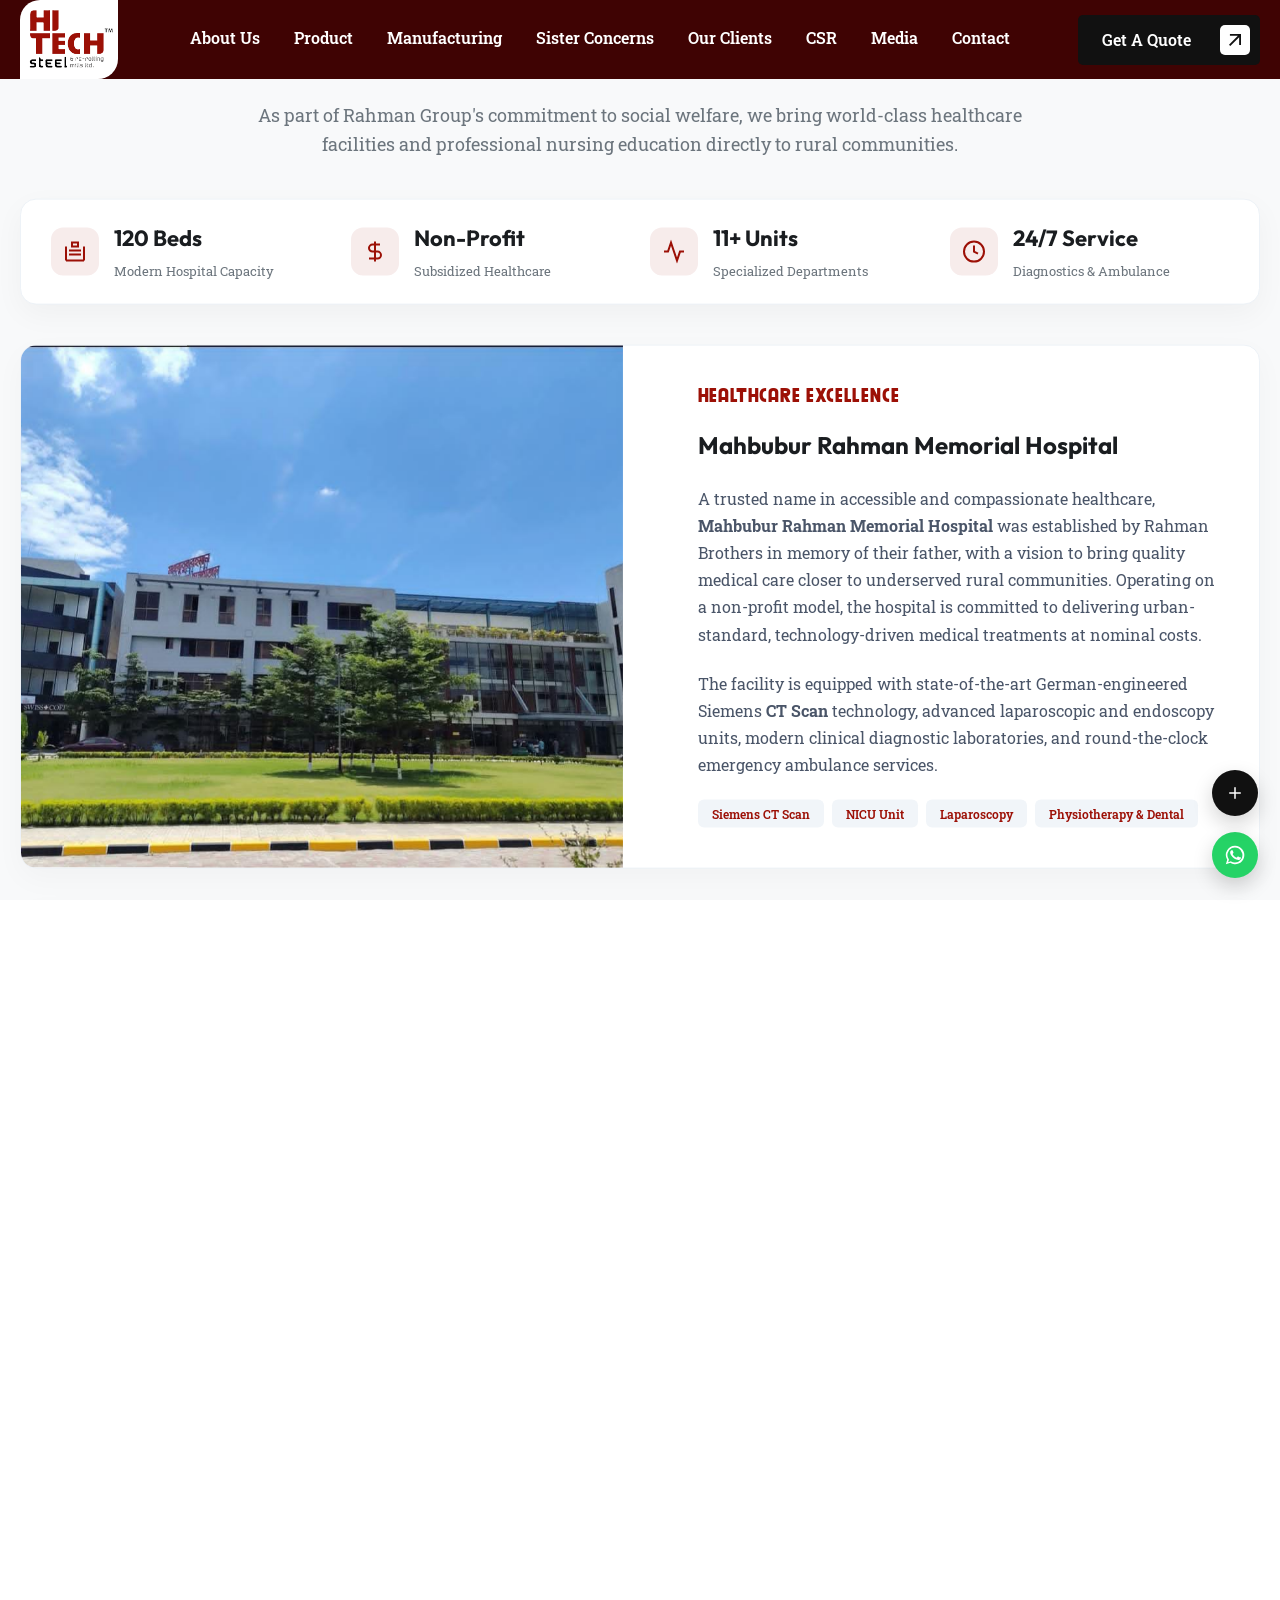
==== commit ec664ae6: "change for demo" ====
--- a/csr.html
+++ b/csr.html
@@ -21,7 +21,7 @@
                 <div class="header__wrapper">
                     <div class="header__left">
                         <div class="header__logo">
-                            <a href="/">
+                            <a href="index.html">
                                 <img src="assets/images/header/logo.png" alt="Logo">
                             </a>
                         </div>
@@ -29,17 +29,17 @@
                     <div class="header__right">
                         <div class="header__menu">
                             <ul>
-                                <li><a href="/">About us</a></li>
-                                <li><a href="/">Product</a></li>
-                                <li><a href="/">Manufacturing</a></li>
-                                <li><a href="/">Sister Concerns</a></li>
-                                <li><a href="/">Our Clients</a></li>
+                                <li><a href="index.html">About us</a></li>
+                                <li><a href="index.html">Product</a></li>
+                                <li><a href="index.html">Manufacturing</a></li>
+                                <li><a href="index.html">Sister Concerns</a></li>
+                                <li><a href="index.html">Our Clients</a></li>
                                 <li><a href="javascript:void(0)">CSR</a></li>
-                                <li><a href="/">Media</a></li>
-                                <li><a href="/">Contact</a></li>
+                                <li><a href="index.html">Media</a></li>
+                                <li><a href="index.html">Contact</a></li>
                             </ul>
                         </div>
-                        <a href="/" class="btn btn-black">
+                        <a href="index.html" class="btn btn-black">
                             <span class="btn__left-arrow">
                                 <img src="assets/images/icons/btn-arrow-white.svg" alt="Button">
                             </span>
@@ -71,7 +71,7 @@
     <div class="mobile-menu">
         <div class="mobile-menu__header">
             <div class="mobile-menu__logo">
-                <a href="/">
+                <a href="index.html">
                     <img src="assets/images/header/logo.png" alt="Logo">
                 </a>
             </div>
@@ -84,17 +84,17 @@
         </div>
 
         <ul class="mobile-menu__list">
-            <li><a href="/">About us</a></li>
-            <li><a href="/">Product</a></li>
-            <li><a href="/">Manufacturing</a></li>
-            <li><a href="/">Sister Concerns</a></li>
-            <li><a href="/">Our Clients</a></li>
+            <li><a href="index.html">About us</a></li>
+            <li><a href="index.html">Product</a></li>
+            <li><a href="index.html">Manufacturing</a></li>
+            <li><a href="index.html">Sister Concerns</a></li>
+            <li><a href="index.html">Our Clients</a></li>
             <li><a href="javascript:void(0)">CSR</a></li>
-            <li><a href="/">Media</a></li>
-            <li><a href="/">Contact</a></li>
+            <li><a href="index.html">Media</a></li>
+            <li><a href="index.html">Contact</a></li>
         </ul>
 
-        <a href="/" class="btn btn-black mobile-menu__btn">
+        <a href="index.html" class="btn btn-black mobile-menu__btn">
             <span class="btn__left-arrow">
                 <img src="assets/images/icons/btn-arrow-white.svg" alt="Button">
             </span>
